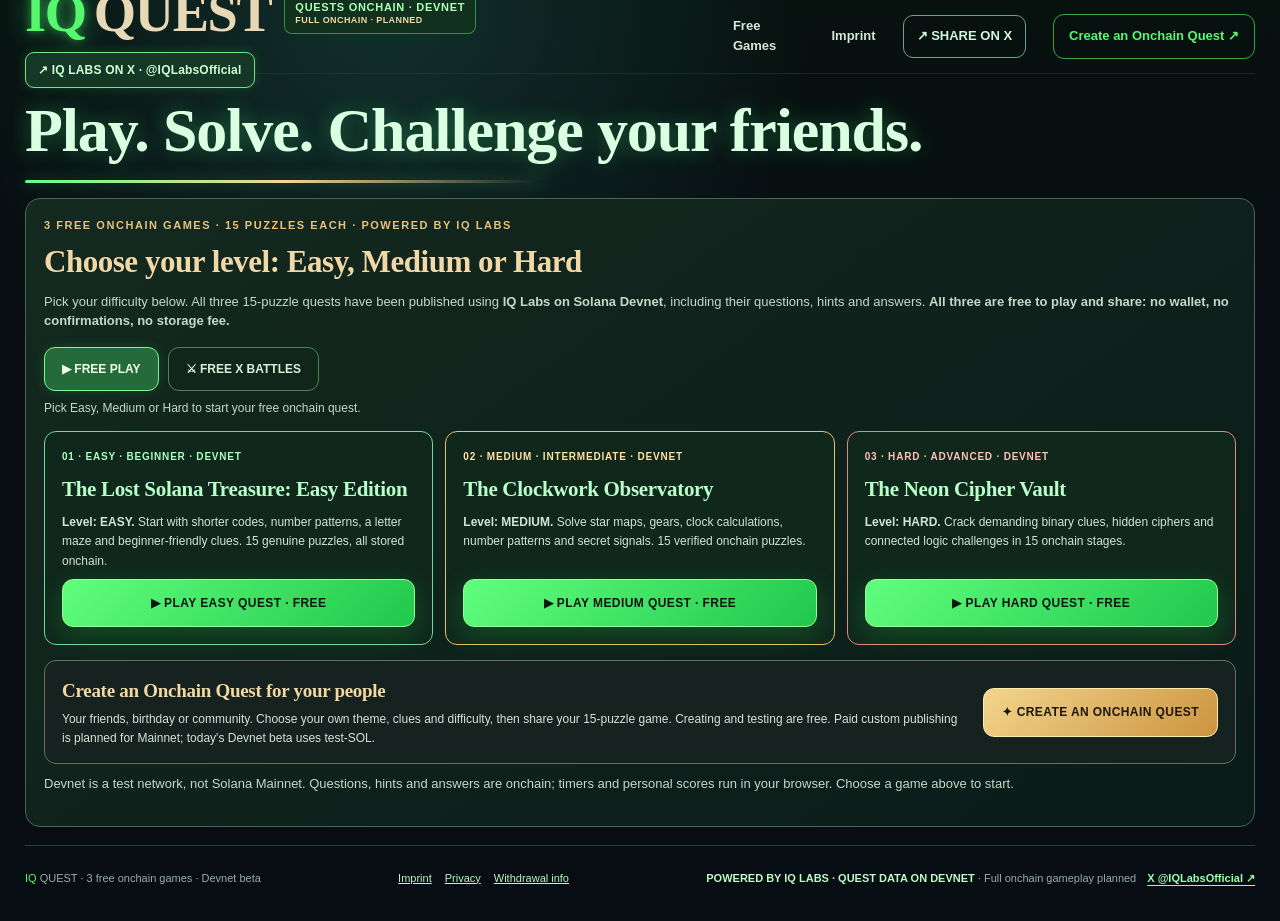
==== index.html @ ecbcb0dd "Add files via upload" ====
<!doctype html>
<html lang="en">
<head>
  <meta charset="utf-8">
  <meta name="viewport" content="width=device-width,initial-scale=1,viewport-fit=cover">
  <!-- X / Open Graph preview: static IQ QUEST cover, served directly by GitHub Pages. -->
  <meta property="og:type" content="website">
  <meta property="og:site_name" content="IQ QUEST">
  <meta property="og:title" content="IQ QUEST — Create · Solve · Challenge">
  <meta property="og:description" content="Play three free onchain mystery games or challenge friends in FREE X BATTLES. Create your own 15-puzzle quest. Powered by IQ Labs on Solana Devnet.">
  <!-- No static og:url: published quests have distinct ?tx=... player links. -->
  <meta property="og:image" content="https://5wbrdm92h7-eng.github.io/iq-quest/social-cover-v549.jpg">
  <meta property="og:image:width" content="1200">
  <meta property="og:image:height" content="630">
  <meta property="og:image:alt" content="IQ QUEST puzzle maze with a golden keyhole — create, solve, challenge">
  <meta name="twitter:card" content="summary_large_image">
  <meta name="twitter:title" content="IQ QUEST — Create · Solve · Challenge">
  <meta name="twitter:description" content="3 free onchain games plus FREE X BATTLES to share with friends. Create your own onchain quest. Powered by IQ Labs on Solana Devnet.">
  <meta name="twitter:image" content="https://5wbrdm92h7-eng.github.io/iq-quest/social-cover-v549.jpg">
  <meta name="twitter:image:alt" content="IQ QUEST puzzle maze with a golden keyhole">
  <meta name="theme-color" content="#07120f">
  <meta name="description" content="IQ QUEST: solve a mystery in ancient ruins, beat the clock, and share your result. Free to play.">
  <title>IQ QUEST — Free Mystery Battles</title>
  <style>:root{--bg:#080e14;--panel:#101b22;--panel2:#101d24;--stroke:#294043;--white:#eff7ee;--muted:#9cb5ab;--green:#56f86e;--gold:#e8c17d;--cyan:#85e2d6;--red:#ffabb1;--radius:17px;--shadow:0 18px 65px rgba(0,0,0,.4)}
*,*::before,*::after{box-sizing:border-box}
html{scroll-behavior:smooth}
body{margin:0;background:radial-gradient(ellipse at 30% 0,#12302d 0%,transparent 34%),linear-gradient(180deg,#07110e 0%,#080e14 37%,#070e13 100%);color:var(--white);font-family:Inter,ui-sans-serif,-apple-system,BlinkMacSystemFont,"Segoe UI",Roboto,Arial,sans-serif;font-size:15px;line-height:1.55}
a{color:inherit;text-decoration:none}button,input,textarea{font:inherit}button{cursor:pointer}button:disabled{cursor:not-allowed;opacity:.45}button:focus-visible,a:focus-visible,input:focus-visible,textarea:focus-visible{outline:3px solid var(--green);outline-offset:3px}
.site-shell{max-width:1320px;margin:auto;padding:0 25px}.topbar{height:74px;display:flex;justify-content:space-between;align-items:center;border-bottom:1px solid #26413980;gap:18px}
.wordmark{display:flex;align-items:baseline;gap:7px;font-family:Georgia,"Times New Roman",serif;font-size:30px;font-weight:900;white-space:nowrap}.wordmark-iq,.green{color:var(--green);text-shadow:0 0 21px #21ee594d}.wordmark-quest{color:#e9d8b5}
.top-links{display:flex;gap:27px;align-items:center;font-weight:650;font-size:13px;color:#d7e8d9}.top-links>a:hover{color:var(--green)}.nav-create{padding:11px 15px;border:1px solid #4afa63a3;border-radius:11px;color:var(--green);white-space:nowrap}
.hero{position:relative;overflow:hidden;min-height:465px;display:flex;align-items:center;margin-top:22px;border-radius:22px;border:1px solid #33534a;box-shadow:0 16px 65px #0008;background:#19342c}.hero-player{background-image:var(--ruins-art);background-size:cover;background-position:center}.hero-creator{background-image:var(--ruins-art);background-size:cover;background-position:center}
.hero-scrim{position:absolute;inset:0;background:linear-gradient(90deg,#07120edb 0%,#07120eb8 34%,#07120e5c 67%,#09140e18 100%),linear-gradient(0deg,#020c07b8,transparent 37%)}.hero::after{content:"";pointer-events:none;position:absolute;inset:12px;border:1px solid #b7cf9866;border-radius:12px}
.hero-content{position:relative;z-index:1;padding:52px 52px 60px;width:min(720px,80%)}.eyebrow,.section-kicker{letter-spacing:.14em;font-size:11px;font-weight:900;color:var(--gold);text-transform:uppercase}.diamond-dot{color:var(--green);font-size:16px;margin-right:8px}
h1,h2,h3{font-family:Georgia,"Times New Roman",serif;letter-spacing:-.015em}h1{font-size:clamp(43px,5.1vw,73px);line-height:1.02;margin:17px 0 15px;color:#eedbbb;text-shadow:0 3px 20px #000a}h1 .hero-heading-small{display:block;font-size:clamp(19px,2.5vw,33px);line-height:1.28;letter-spacing:.02em;margin-top:9px}h1 .gold{color:var(--gold)}
.lead{font-size:17px;line-height:1.65;color:#e5ebdf;max-width:535px;text-shadow:0 2px 9px #000}.hero-buttons,.stack-buttons,.share-actions{display:flex;gap:11px;flex-wrap:wrap;margin-top:23px}.btn{display:inline-flex;align-items:center;justify-content:center;gap:10px;padding:14px 18px;border-radius:11px;font-weight:850;font-size:12px;letter-spacing:.035em;transition:transform .12s,filter .12s;min-height:47px}.btn:hover:not(:disabled){transform:translateY(-1px);filter:brightness(1.07)}.btn-green{border:1px solid #9afa9a;background:linear-gradient(135deg,#61fe7e,#20c84c);color:#061710;box-shadow:0 8px 28px #18f04b36}.btn-glass{border:1px solid #b4c4adb3;background:#102621a8;color:#f1f6e7}.btn-outline{border:1px solid #3e5d55;background:#15241f;color:#e3f2e6}.btn-hint{border:1px solid #9b7548;background:#322616;color:#fce0ae}.hint-cost{display:inline-block;border-left:1px solid #8f744c;padding-left:7px;color:var(--gold)}.btn-gold{border:1px solid #ffedae;background:linear-gradient(135deg,#f2d58d,#cc9440);color:#1d170b}
.hero-facts{display:flex;gap:18px;margin-top:28px;flex-wrap:wrap;color:#dfedd7;font-size:12px}.hero-facts span::first-letter{color:var(--green)}.hero-corner{position:absolute;bottom:20px;right:25px;z-index:1;color:#ffe7bb99;font-size:10px;font-weight:800;letter-spacing:.2em}
.mini-info{display:flex;justify-content:space-around;flex-wrap:wrap;gap:10px;color:#cde3ca;font-size:12px;padding:20px 0;border-bottom:1px solid #29443980}.mini-info b{color:var(--green)}
.adventure-layout,.studio-layout{display:grid;grid-template-columns:minmax(0,1.52fr) minmax(320px,.8fr);gap:21px;margin-top:28px;align-items:start}.panel{background:linear-gradient(160deg,#14231f 0%,#0b181a 100%);border:1px solid #31534c;border-radius:var(--radius);box-shadow:var(--shadow);overflow:hidden}.game-panel,.studio-panel{padding:24px}.game-panel{position:relative;isolation:isolate}.game-panel::after{content:'';position:absolute;inset:9px;border:3px solid rgba(104,255,123,.62);border-radius:16px;pointer-events:none;box-shadow:0 0 0 1px rgba(104,255,123,.20),0 0 18px rgba(104,255,123,.22),0 0 36px rgba(104,255,123,.14),inset 0 0 18px rgba(104,255,123,.08),inset 0 0 42px rgba(104,255,123,.04);opacity:.98;transition:opacity .25s,box-shadow .25s,border-color .25s}.game-panel.active-run::after{animation:iqFrameFlicker 2.8s ease-in-out infinite}.game-panel.finish-mode::after{border-color:rgba(126,255,140,.78);box-shadow:0 0 0 1px rgba(126,255,140,.24),0 0 24px rgba(126,255,140,.28),0 0 46px rgba(126,255,140,.20),inset 0 0 24px rgba(126,255,140,.10),inset 0 0 54px rgba(126,255,140,.06)}@keyframes iqFrameFlicker{0%,100%{opacity:.94;box-shadow:0 0 0 1px rgba(104,255,123,.16),0 0 18px rgba(104,255,123,.18),0 0 32px rgba(104,255,123,.12),inset 0 0 16px rgba(104,255,123,.05),inset 0 0 36px rgba(104,255,123,.03)}22%{opacity:1;box-shadow:0 0 0 1px rgba(104,255,123,.22),0 0 24px rgba(104,255,123,.28),0 0 42px rgba(104,255,123,.18),inset 0 0 20px rgba(104,255,123,.08),inset 0 0 44px rgba(104,255,123,.05)}52%{opacity:1;box-shadow:0 0 0 1px rgba(104,255,123,.28),0 0 28px rgba(104,255,123,.34),0 0 50px rgba(104,255,123,.22),inset 0 0 24px rgba(104,255,123,.10),inset 0 0 52px rgba(104,255,123,.06)}76%{opacity:.96;box-shadow:0 0 0 1px rgba(104,255,123,.20),0 0 20px rgba(104,255,123,.22),0 0 36px rgba(104,255,123,.14),inset 0 0 18px rgba(104,255,123,.06),inset 0 0 40px rgba(104,255,123,.04)}}.panel-topline{display:flex;align-items:center;justify-content:space-between;gap:12px;margin-bottom:14px}.status-dot{font-size:10px;font-weight:850;letter-spacing:.07em;color:#8eecab;white-space:nowrap}.status-dot::before{content:"●";font-size:9px;margin-right:6px}.game-toolbar{display:flex;align-items:flex-start;justify-content:space-between;gap:12px}.game-toolbar h2{margin:0;font-size:29px;color:#f3dfaf}.game-toolbar p{margin:5px 0 0;color:var(--muted);font-size:13px}.difficulty-tag{border:1px solid #e2b76769;color:var(--gold);background:#eac07118;border-radius:8px;padding:6px 9px;font-size:10px;letter-spacing:.08em;font-weight:800}.notice{background:#342813;border:1px solid #cda064;border-radius:9px;color:#f3dfab;padding:12px;margin:14px 0;font-size:12px}.chapter-bar{display:flex;justify-content:space-between;font-size:11px;letter-spacing:.07em;font-weight:800;color:#b5d4c7;margin-top:21px}.progress-track{height:9px;background:#0b1214;border:1px solid #33554a;border-radius:30px;overflow:hidden;margin:9px 0 17px}.progress-fill{height:100%;width:0;background:linear-gradient(90deg,#34c753,#a2fe80);transition:width .25s;box-shadow:0 0 16px #52ff7560}.timer-grid{display:grid;grid-template-columns:repeat(3,minmax(0,1fr));gap:9px;margin-bottom:22px}.timer-tile{background:#071415;border:1px solid #2e4c48;border-radius:12px;padding:11px 13px}.timer-tile small{display:block;white-space:nowrap;color:#a8bdb0;font-size:10px;font-weight:800;letter-spacing:.06em}.timer-tile strong{display:block;font-family:Georgia,serif;font-size:25px;margin-top:4px;font-variant-numeric:tabular-nums;color:#ddf5e4}.timer-tile strong.penalty{color:#f9aaaf}.timer-tile.accent-tile{border-color:#58cb7799;background:#15341f}.accent-tile strong{color:var(--green)}
.question-area{padding:22px;border-radius:13px;border:1px solid #496b50;background:linear-gradient(#0e201ac8,#091716e8),var(--ruins-art) center/cover}.question-subtitle{display:flex;justify-content:space-between;align-items:center;color:#bbccab;letter-spacing:.1em;font-size:11px;font-weight:900}.micro-rune{color:var(--gold)}.question-area h3{font-size:30px;margin:11px 0 9px;color:var(--gold)}.narration{font-size:14px;font-style:italic;color:#d2dec4}.question-box{margin:18px 0;background:#061412c9;border:1px solid #48635a;border-radius:12px;padding:18px;color:#f1f4e9;font-size:16px;font-weight:650}.question-box p{margin:0}
.field-label,.form-group label{display:block;font-size:11px;letter-spacing:.09em;font-weight:900;color:#b3d4c0;text-transform:uppercase;margin-bottom:8px}.question-area input,.form-group input,.form-group textarea{display:block;outline:0;width:100%;background:#071319;color:#f2f5ef;border:1px solid #41685f;border-radius:9px;padding:13px 14px;font-size:14px;resize:vertical}.form-group textarea{min-height:80px}.question-area input:focus,.form-group input:focus,.form-group textarea:focus{border-color:var(--green);box-shadow:0 0 0 2px #42ee5f28}.game-actions{display:flex;gap:9px;flex-wrap:wrap;margin-top:12px}.game-actions .btn:first-child{flex:1}.hint-message,.feedback{margin-top:14px;padding:14px;border-radius:10px;border:1px solid #64754b;background:#26321c;color:#f1e2a6}.feedback.success{border-color:#3d8e52;background:#12301c;color:#afffc0}.feedback.error{border-color:#9c5664;background:#351c27;color:#ffd5dc}.play-footer{display:flex;align-items:center;justify-content:space-between;gap:8px;flex-wrap:wrap;margin-top:16px;border-top:1px solid #486156;padding-top:12px;color:#aebbae;font-size:11px}.text-button{color:var(--gold);border:0;background:none;padding:2px 0;font-weight:800;text-decoration:underline;text-underline-offset:3px}.hidden{display:none!important}
.side-rail,.studio-aside{display:grid;gap:20px}.story-panel,.chapter-panel,.battle-panel,.preview-panel,.publish-panel{padding:20px}.story-panel h3,.chapter-panel h3,.battle-panel h3,.publish-panel h3{font-size:25px;color:var(--gold);margin:10px 0 6px}.story-panel p,.battle-panel p,.publish-panel p{font-size:13px;line-height:1.65;color:#b9cfc2}.scene-image{height:190px;background:var(--ruins-art) 70% 45%/cover;border-radius:10px;border:1px solid #385d4a;margin-top:12px}.chapter-list{list-style:none;counter-reset:chapter;margin:14px 0 0;padding:0;display:grid;gap:5px}.chapter-list li{display:flex;align-items:center;gap:10px;padding:8px 10px;background:#0e1e1b;border-radius:8px;color:#aac2b4;font-size:12px}.chapter-list li::before{counter-increment:chapter;content:counter(chapter,decimal-leading-zero);width:28px;color:#7aa08f;font-size:10px;font-weight:900}.chapter-list li.current{color:#e4ffda;background:#1f3a29;box-shadow:inset 3px 0 var(--green)}.chapter-list li.passed{color:#6fd986}.highlight-chip{display:inline-block;font-size:10px;font-weight:900;color:var(--green);border:1px solid #4b8c5c;border-radius:5px;padding:7px 9px;margin-top:9px}
.finish-area{text-align:center;padding:18px 7px}.finish-symbol{font-size:72px;color:var(--gold);text-shadow:0 0 24px #e8c17d5e}.finish-area h3{font-size:39px;color:var(--gold);margin:6px 0 10px}.finish-area>p{color:#c7dbcd}.result-grid{display:grid;grid-template-columns:repeat(3,1fr);gap:10px;margin:22px 0}.result-grid>div{border:1px solid #4b6552;border-radius:9px;background:#15231a;padding:14px 7px}.result-grid>div span{display:block;font-size:10px;letter-spacing:.07em;color:#aac2af}.result-grid>div strong{display:block;font-family:Georgia,serif;font-size:25px;margin-top:7px;font-variant-numeric:tabular-nums}.result-total strong{color:var(--green)}.share-callout{margin:10px auto 12px;max-width:540px;padding:13px 16px;border:1px solid rgba(86,248,110,.4);border-radius:12px;background:linear-gradient(180deg,rgba(86,248,110,.12),rgba(86,248,110,.04));color:#dff8e6;font-size:12px;font-weight:850;letter-spacing:.08em;text-transform:uppercase;box-shadow:0 0 16px rgba(86,248,110,.08)}.share-actions{justify-content:center}.share-actions #share-x{min-width:min(100%,340px);padding:16px 22px;font-size:14px;letter-spacing:.08em;box-shadow:0 0 0 1px rgba(154,250,154,.28),0 10px 28px rgba(24,240,75,.28),0 0 24px rgba(86,248,110,.18);animation:sharePulse 1.9s ease-in-out infinite}.share-actions #share-x:hover{filter:brightness(1.1)}@keyframes sharePulse{0%,100%{transform:translateY(0);box-shadow:0 0 0 1px rgba(154,250,154,.26),0 10px 24px rgba(24,240,75,.22),0 0 18px rgba(86,248,110,.16)}50%{transform:translateY(-1px);box-shadow:0 0 0 1px rgba(154,250,154,.34),0 14px 30px rgba(24,240,75,.30),0 0 28px rgba(86,248,110,.26)}}.fineprint{font-size:11px;color:#a6b8ae}.how-grid,.creator-benefits{display:grid;grid-template-columns:repeat(3,1fr);gap:15px;margin:22px 0 32px}.how-item,.creator-benefits article{padding:20px;border:1px solid #27463c;border-radius:13px;background:#11211c}.how-item span,.creator-benefits article>span{font-size:28px;color:var(--green);font-family:Georgia,serif}.how-item h3,.creator-benefits h3{color:var(--gold);font-size:22px;margin:5px 0}.how-item p,.creator-benefits p{font-size:13px;color:#b6cabe;margin:7px 0}
.footer{display:flex;justify-content:space-between;gap:15px;flex-wrap:wrap;border-top:1px solid #274038;padding:24px 0 34px;margin-top:12px;color:#9bada4;font-size:11px}
.studio-layout{grid-template-columns:minmax(0,1.5fr) minmax(340px,.76fr)}.studio-main{display:grid;gap:19px}.studio-panel h2{color:var(--gold);font-size:29px;margin:0 0 3px}.section-intro{font-size:13px;color:#aec0b5;margin:5px 0 21px}.form-group{margin:17px 0}.form-group:last-child{margin-bottom:0}.choice-grid{display:grid;grid-template-columns:repeat(3,1fr);gap:9px}.choice-grid button,.choice-inline button{color:#dfece4;text-align:left;background:#0e211d;border:1px solid #385347;border-radius:10px;padding:12px;transition:background .15s}.choice-grid button.selected,.choice-inline button.selected{border-color:var(--green);background:#193923;box-shadow:inset 0 0 0 1px #3bd15a50}.choice-grid button strong{display:block;font-size:12px;color:#e5f3e3}.choice-grid button small{display:block;color:#a9bdac;margin-top:5px;font-size:10px}.choice-inline{display:flex;gap:10px}.choice-inline button{min-width:78px;text-align:center;font-weight:850}
.ai-panel{background:linear-gradient(150deg,#11272a,#111b20)}.ai-glow{color:#ded2ff;font-size:11px;font-weight:900;letter-spacing:.08em}.ai-steps{display:flex;flex-wrap:wrap;gap:7px;margin:16px 0}.ai-steps span{font-size:10px;font-weight:900;color:#d9dbef;background:#2b2b4633;border:1px solid #605e7a75;border-radius:8px;padding:7px}.ai-panel .stack-buttons{margin:12px 0}.small-status{font-size:12px;min-height:20px;margin-top:12px;color:var(--green)}.small-status.bad{color:var(--red)}
.editor-layout{display:grid;grid-template-columns:190px minmax(0,1fr);gap:15px}.level-selector{max-height:570px;overflow:auto;display:grid;align-content:start;gap:6px}.level-selector button{display:block;text-align:left;background:#0e1e1a;color:#c5d7c7;border:1px solid #2d463b;padding:10px;border-radius:8px;font-size:12px;line-height:1.35;overflow:hidden;white-space:nowrap;text-overflow:ellipsis}.level-selector button.active{border-color:var(--green);background:#1e3d25;color:white}.level-fields{min-width:0}.level-fields .form-group{margin:0 0 13px}.muted{font-size:10px;color:#839d92;text-transform:none;letter-spacing:0}.tiny-note{font-size:11px;color:#9fb5a7;line-height:1.6}.preview-image{height:205px;margin:13px -5px 0;background:var(--ruins-art) 63% center/cover;border:1px solid #3d604e;border-radius:10px}.preview-body{padding-top:12px}.preview-body h3{font-size:25px;margin:0 0 6px;color:var(--gold)}.preview-body p{font-size:12px;line-height:1.6;color:#b4d0c0}.preview-tags{display:flex;flex-wrap:wrap;gap:6px;margin:14px 0}.preview-tags span{font-size:10px;color:#e9dcb3;background:#292719;padding:6px 8px;border:1px solid #685d36;border-radius:6px}.preview-panel .btn{width:100%}.publish-panel .btn{width:100%;margin:7px 0}.price-micro{font-size:11px;color:#e4d299;margin-bottom:8px}
@media(max-width:1000px){.adventure-layout,.studio-layout{grid-template-columns:1fr}.side-rail{grid-template-columns:repeat(3,minmax(0,1fr));align-items:start}.side-rail .story-panel,.side-rail .battle-panel,.side-rail .chapter-panel{height:100%}.studio-aside{grid-template-columns:1fr 1fr;align-items:start}.preview-panel{grid-row:span 2}}
@media(max-width:740px){.site-shell{padding:0 13px}.topbar{height:auto;min-height:68px}.wordmark{font-size:24px}.top-links{gap:8px}.top-links>a:not(.nav-create){display:none}.nav-create{font-size:11px;padding:8px}.hero{min-height:500px;margin-top:12px;background-position:64% center}.hero-content{padding:38px 21px 62px;width:100%}.hero-scrim{background:linear-gradient(90deg,#06120ef0 0%,#06120ee0 45%,#06120e93 100%),linear-gradient(0deg,#020c07d9,transparent 55%)}.hero-corner{right:19px;bottom:21px;font-size:8px}.hero-buttons{flex-direction:column;align-items:stretch}.hero-buttons .btn{width:100%}.mini-info{justify-content:flex-start;gap:10px 18px}.adventure-layout,.studio-layout{margin-top:18px}.game-panel,.studio-panel{padding:17px}.game-toolbar h2{font-size:24px}.timer-tile{padding:11px 8px}.timer-tile small{font-size:8px}.timer-tile strong{font-size:19px}.question-area{padding:16px}.question-area h3{font-size:26px}.game-actions .btn{width:100%}.side-rail,.studio-aside,.how-grid,.creator-benefits{grid-template-columns:1fr}.preview-panel{grid-row:auto}.result-grid>div strong{font-size:18px}.result-grid>div span{font-size:8px}.editor-layout{grid-template-columns:1fr}.level-selector{display:flex;gap:6px;overflow-x:auto;max-height:none;padding-bottom:6px}.level-selector button{flex:0 0 130px}.choice-grid{grid-template-columns:1fr}.share-actions .btn{width:100%}.hero-facts{gap:9px 12px}}
@media(prefers-reduced-motion:reduce){html{scroll-behavior:auto}*{transition:none!important}}

:root{--ruins-art:url('./temple-ruins.webp');}

/* IQ QUEST V3.7.3 | focused game framing, ancient-rune edges and share finale */
.game-panel{outline:2px solid rgba(104,255,123,.24);outline-offset:2px}
.game-panel .rune-corner{position:absolute;z-index:3;width:38px;height:38px;display:grid;place-items:center;pointer-events:none;color:#b7ffbf;font:800 22px Georgia,serif;text-shadow:0 0 10px rgba(104,255,123,.82);opacity:.62;transition:opacity .4s,filter .4s}
.game-panel .rune-corner::after{content:"";position:absolute;inset:0;border:2px solid rgba(104,255,123,.52);border-radius:5px;filter:drop-shadow(0 0 8px rgba(104,255,123,.30))}
.game-panel .rune-corner-tl{top:9px;left:9px}.game-panel .rune-corner-tl::after{border-right:0;border-bottom:0;border-radius:6px 0 0 0}
.game-panel .rune-corner-tr{top:9px;right:9px}.game-panel .rune-corner-tr::after{border-left:0;border-bottom:0;border-radius:0 6px 0 0}
.game-panel .rune-corner-bl{bottom:9px;left:9px}.game-panel .rune-corner-bl::after{border-top:0;border-right:0;border-radius:0 0 0 6px}
.game-panel .rune-corner-br{bottom:9px;right:9px}.game-panel .rune-corner-br::after{border-top:0;border-left:0;border-radius:0 0 6px 0}
.game-panel.active-run .rune-corner{animation:runeBreath 3.8s ease-in-out infinite alternate}
.game-panel.active-run .rune-corner-tr,.game-panel.active-run .rune-corner-bl{animation-delay:-1.9s}
@keyframes runeBreath{0%{opacity:.52;text-shadow:0 0 7px #68ff7b33;filter:brightness(.92)}55%{opacity:.9;text-shadow:0 0 14px #68ff7baa;filter:brightness(1.08)}100%{opacity:.68;text-shadow:0 0 10px #68ff7b66;filter:brightness(1.0)}}
.game-panel.finish-mode .rune-corner{opacity:.92}
/* The green final-time tile becomes the strong finishing focal point. */
.finish-area .result-total{border:2px solid rgba(112,255,136,.81);background:linear-gradient(145deg,#173d26,#0c2619);box-shadow:inset 0 0 16px #61fe7e19,0 0 0 1px #61fe7e0a,0 0 28px #3dff703e}
.finish-area .result-total span{color:#c7ffd5}
.finish-area .result-total strong{font-size:clamp(27px,3.6vw,38px);color:#9dffac;text-shadow:0 0 15px #56f86e73}
.finish-area .finish-symbol{font-size:54px;margin:3px 0 2px}
.finish-area h3{font-size:clamp(28px,4.5vw,43px)}
.finish-area .finish-eyebrow{color:#a0ffae;text-transform:uppercase;letter-spacing:.15em;font-size:11px;font-weight:900;margin:2px 0 12px}
.finish-area .finish-area-message{max-width:560px;margin:9px auto 0;line-height:1.55}
/* X is the single dominant action: not hidden among multiple equally sized buttons. */
.battle-share-card{position:relative;overflow:hidden;margin:25px auto 18px;padding:clamp(18px,3.2vw,28px);border-radius:18px;border:1.5px solid rgba(91,255,126,.72);background:radial-gradient(ellipse at 80% 5%,rgba(57,173,93,.25),transparent 53%),linear-gradient(150deg,#123325,#0b1b1c 75%);box-shadow:inset 0 0 35px rgba(52,204,85,.09),0 10px 28px #0007,0 0 20px #3df76c1e}
.battle-share-card::before{content:"";position:absolute;top:-65px;right:-55px;width:165px;height:165px;border:1px solid #56f86e38;transform:rotate(45deg);pointer-events:none}
.battle-share-header{display:flex;align-items:center;justify-content:space-between;gap:10px;flex-wrap:wrap;text-align:left}
.battle-brand{font-size:12px;font-weight:900;letter-spacing:.17em;color:#f0faea}.battle-brand .green{color:var(--green)}
.battle-kicker{color:#bdf8c5;border:1px solid #61f88459;border-radius:18px;padding:6px 10px;font-size:9px;font-weight:900;letter-spacing:.1em}
.battle-share-title{font-size:clamp(23px,3.5vw,31px);line-height:1.17;color:#f6deb1;margin:19px auto 3px}
.battle-share-description{color:#d4ebd8;font-size:13px;line-height:1.65;margin:8px auto 8px}
.battle-share-time-label{font-size:10px;letter-spacing:.19em;font-weight:900;color:#bddec6;margin:15px 0 0}
.battle-share-time{font:800 clamp(45px,8vw,76px)/1.06 Georgia,serif;letter-spacing:-.02em;color:#9effaf;font-variant-numeric:tabular-nums;text-shadow:0 0 25px #56f86e64;margin:5px auto}
.battle-share-stats{font-size:11px;color:#c9e8d1;font-weight:700;line-height:1.6;margin-bottom:13px}
.battle-share-card .share-actions{display:flex;gap:10px;margin:12px 0 0;justify-content:center}
.battle-share-card .share-actions #share-x{min-width:0;width:100%;max-width:none;min-height:59px;font-size:15px;letter-spacing:.07em;border:1px solid #d4ffd8}
.battle-share-card .share-actions .btn{flex:1 1 180px}
.battle-share-card .battle-cta-note{font-size:11px;color:#a7d9b6;margin:9px 0 0}
.battle-share-card .battle-social-note{margin:13px auto 0;color:#91ac9b;font-size:10px;line-height:1.5}
@media(max-width:740px){
 .game-panel .rune-corner{width:29px;height:29px;font-size:15px}
 .battle-share-card{margin-top:19px;padding:18px 14px 20px}
 .battle-share-time{font-size:clamp(41px,12vw,65px)}
 .battle-share-card .share-actions{flex-direction:column}
 .battle-share-card .share-actions .btn{width:100%;flex:0 0 auto}
}
@media(prefers-reduced-motion:reduce){
 .game-panel.active-run::after,.game-panel.active-run .rune-corner,.share-actions #share-x{animation:none!important}
}


/* Three distinct, selectable IQ QUEST demo adventures */
.demo-selector{margin-top:22px;padding:23px 24px 19px;border:1px solid #47715b;border-radius:18px;background:linear-gradient(135deg,#12231b,#071b1b);box-shadow:0 10px 35px #0006}
.demo-selector-heading{display:flex;align-items:center;justify-content:space-between;gap:12px;margin-bottom:17px}.demo-selector-heading h2{color:#f5d7a1;font-size:clamp(25px,3vw,34px);margin:5px 0}.demo-selector-heading p{max-width:620px;color:#b8d0c2;font-size:13px;line-height:1.6;margin:0}.demo-selector-stamp{color:#90efa0;font-size:11px;font-weight:900;letter-spacing:.12em;white-space:nowrap}
.demo-difficulty-grid{display:grid;grid-template-columns:repeat(3,minmax(0,1fr));gap:11px}.demo-difficulty-card{display:flex;flex-direction:column;align-items:flex-start;text-align:left;gap:7px;min-width:0;border:1px solid #446253;border-radius:12px;background:#0c1a18;color:#ebf9ed;padding:18px;cursor:pointer;transition:transform .16s,border-color .16s,box-shadow .16s}.demo-difficulty-card:hover{border-color:#7af491;transform:translateY(-2px)}.demo-difficulty-card[aria-pressed="true"]{border:2px solid #57f977;background:linear-gradient(140deg,#1b3a27,#102723);box-shadow:0 0 18px rgba(65,255,110,.17),inset 0 0 20px rgba(75,240,100,.08);padding:17px}.demo-difficulty-card:focus-visible{outline:3px solid #e6cb82;outline-offset:3px}.demo-card-label{font-size:9px;font-weight:900;letter-spacing:.14em;color:#b6d6bc}.demo-difficulty-card strong{font:800 clamp(23px,3.2vw,31px) Georgia,serif;color:#65fc89}.demo-difficulty-card>span:not(.demo-card-label){font-weight:800;font-size:12px;color:#f9e5bd}.demo-difficulty-card small{line-height:1.4;font-size:11px;color:#b9c9be}.demo-selector-note{font-size:11px;color:#9bb5a4;margin:12px 0 0}
@media(max-width:740px){.demo-selector{padding:17px 14px}.demo-selector-heading{align-items:flex-start;flex-direction:column}.demo-difficulty-grid{grid-template-columns:1fr}.demo-difficulty-card{padding:13px 15px;gap:5px}.demo-difficulty-card[aria-pressed="true"]{padding:12px 14px}.demo-difficulty-card strong{font-size:22px}.demo-difficulty-card small{font-size:11px}}
/* IQ QUEST V3.9 | first attempts, lightning friend battles, victory glow */
.battle-mode-switch{display:grid;grid-template-columns:repeat(2,minmax(0,1fr));gap:10px;margin:0 0 16px}
.mode-option{display:flex;flex-direction:column;gap:4px;text-align:left;cursor:pointer;border:1px solid #426754;border-radius:12px;background:#081a19;color:#d4e7d7;padding:14px 16px;min-height:92px;transition:border-color .2s,background .2s,transform .2s}
.mode-option:hover{transform:translateY(-1px);border-color:#5ae079}
.mode-option[aria-pressed=true]{background:linear-gradient(125deg,#19402a,#0c2922);border:2px solid #62fa80;padding:13px 15px;box-shadow:0 0 18px #31ff6633}
.mode-option span{font-weight:900;font-size:12px;color:#72fa91;letter-spacing:.06em}.mode-option strong{font-size:18px;color:#f2e0b6}.mode-option small{color:#b5cfc0;font-size:11px}
.mode-option:focus-visible{outline:3px solid #f4d392;outline-offset:3px}
.run-status-line{display:flex;justify-content:space-between;align-items:center;gap:12px;flex-wrap:wrap;margin:16px 0 5px;color:#b8d2be;font-size:10px;letter-spacing:.065em;font-weight:750}
.attempt-chip,.finish-attempt-chip{display:inline-flex;padding:7px 10px;border:1px solid #4dcf6c;background:#143222;color:#b0ffc0;border-radius:8px;font-size:10px;font-weight:950;letter-spacing:.065em;line-height:1.25}
.attempt-chip.practice,.finish-attempt-chip.practice{border-color:#9e885c;color:#f5ddb2;background:#302718}
.attempt-chip.preview{border-color:#677f7d;color:#cad7d7;background:#15262c}
.challenge-target{display:flex;flex-direction:column;gap:4px;margin:12px 0 8px;padding:13px 16px;border:1px solid #5e9667;border-radius:12px;background:linear-gradient(105deg,#1b3626,#10241e);box-shadow:inset 0 0 18px #37ee5520}
.challenge-target>span{color:#b2f8bc;font-size:11px;font-weight:900;letter-spacing:.12em}.challenge-target strong{font:800 27px Georgia,serif;color:#f5dca2}.challenge-target small{font-size:10px;color:#b5cab8}
.milestone-burst{position:absolute;z-index:12;top:23%;left:12%;right:12%;padding:21px 10px;text-align:center;border:1px solid #a3ffa6;background:linear-gradient(130deg,rgba(23,64,35,.98),rgba(12,32,27,.96));box-shadow:0 0 38px #35ff6e66,0 0 65px #fff6ae33;letter-spacing:.12em;color:#f5e3aa;font-weight:900;border-radius:12px;pointer-events:none;animation:milestonePop 1.6s ease-out both}
@keyframes milestonePop{0%{opacity:0;transform:scale(.85)}18%{opacity:1;transform:scale(1.025)}76%{opacity:1}100%{opacity:0;transform:scale(1)}}
.game-panel .progress-track{height:11px;box-shadow:0 0 12px #5aff7030}.game-panel .progress-fill{box-shadow:0 0 18px #64ff8b88}
.finish-status{display:flex;flex-wrap:wrap;align-items:center;justify-content:center;gap:9px;margin:10px 0 17px}
.finish-badges{font-size:11px;font-weight:850;color:#f8e6a8;letter-spacing:.035em}
.finish-area .result-total{position:relative;border:1px solid #81ffa2;box-shadow:0 0 0 1px #49ff6433,0 0 26px #3aff7049,inset 0 0 22px #38f66d25;animation:resultGlow 2.8s ease-in-out infinite alternate}
@keyframes resultGlow{from{box-shadow:0 0 12px #55f88738,inset 0 0 16px #38f66d10}to{box-shadow:0 0 30px #55f88780,inset 0 0 26px #38f66d35}}
.battle-share-card{position:relative;box-shadow:0 0 0 1px #5cde7655,0 0 31px #34fd6333,inset 0 0 25px #3fff5b0e}
.record-strip{border-top:1px solid #51744f88;padding:12px 5px 0;margin-top:13px;text-align:center;font-size:12px;font-weight:850;color:#dcf9e1}
.versus-result{margin-top:15px;display:flex;flex-direction:column;gap:7px;align-items:center;padding:16px;border:1px solid #8dff92;border-radius:11px;background:linear-gradient(110deg,#18462b,#0e2a20);box-shadow:0 0 24px #55ff6e39}
.versus-result.win{border-color:#c3ffa5}.versus-result.loss{border-color:#d0b77b;background:linear-gradient(110deg,#35301c,#211e18)}
.versus-result span{font-size:clamp(20px,4vw,33px);font-weight:950;letter-spacing:.1em;color:#a7ffb2}
.versus-result.loss span{color:#f5d9a3}.versus-result small{color:#dae4c9;font-size:12px}
.battle-share-card #share-x{min-width:min(100%,380px);transform:none!important}
.battle-share-card #copy-challenge{border-color:#71ab7b;color:#dcffdf}
.finish-next-actions{display:flex;justify-content:center;flex-wrap:wrap;gap:14px;margin:14px 0}
@media(max-width:640px){.demo-selector-heading .demo-selector-stamp{white-space:normal}.battle-mode-switch{gap:8px}.mode-option{padding:11px;min-height:85px}.mode-option[aria-pressed=true]{padding:10px}.mode-option strong{font-size:15px}.mode-option span{font-size:10px}.run-status-line{justify-content:flex-start}.battle-share-card #share-x,.battle-share-card #copy-challenge{width:100%;min-width:0}}
@media(prefers-reduced-motion:reduce){.finish-area .result-total,.milestone-burst{animation:none}.milestone-burst{opacity:1}}


/* IQ QUEST V3.9.2: mode selection up top; sealed first question until intentional start */
.selector-step{font-size:10px;color:#aaffb9;font-weight:950;letter-spacing:.12em;margin:13px 0 9px}
.demo-selector{margin:14px 0 21px;border:2px solid rgba(104,255,123,.57);box-shadow:0 0 18px rgba(60,255,106,.12),0 14px 45px rgba(0,0,0,.35)}
.demo-selector-heading{margin-bottom:19px}
.demo-selector-heading .section-kicker{color:#83ffa1}
.battle-mode-switch{gap:13px;margin:0 0 20px}
.mode-option{border:2px solid #3e6a51;min-height:102px}
.mode-option[aria-pressed=true]{border-color:#7fff97;box-shadow:0 0 0 1px #6dff7b33,0 0 23px #31ff663b,inset 0 0 18px #31ff6612}
.mode-option strong{font-size:clamp(17px,2.5vw,23px)}
.start-gate{display:flex;flex-direction:column;align-items:center;justify-content:center;gap:11px;min-height:308px;margin-top:12px;padding:32px 23px 30px;text-align:center;border:1px solid rgba(113,255,142,.7);border-radius:15px;background:linear-gradient(180deg,#112d23e8,#071918f2),var(--ruins-art) center/cover;box-shadow:0 0 18px #51ff6820,inset 0 0 42px #57ff6220}
.start-gate-emblem{font-family:Georgia,serif;color:#a1ffa9;letter-spacing:.33em;font-size:33px;text-shadow:0 0 20px #6cff7cb8}
.start-gate h3{margin:2px 0 0;font-size:clamp(25px,4vw,35px);font-family:Georgia,serif;color:#f5dca9}
.start-gate p{margin:0;line-height:1.55}
#start-gate-summary{font-size:14px;font-weight:900;color:#9cfba9;letter-spacing:.04em}
.start-gate-note{max-width:420px;color:#c4d8c8;font-size:12px}
.start-gate-button{margin-top:10px;width:min(100%,340px);font-size:15px;min-height:58px;box-shadow:0 0 0 1px #95ffac60,0 0 28px #52f96c65}
.start-gate-button:focus-visible{outline:3px solid #f0d69e;outline-offset:4px}
@media(max-width:740px){.demo-selector{margin:11px 0 16px}.demo-selector-heading{margin-bottom:12px}.battle-mode-switch{gap:8px;margin-bottom:11px}.mode-option{padding:12px;min-height:94px}.mode-option[aria-pressed=true]{padding:11px}.mode-option strong{font-size:17px}.demo-difficulty-grid{grid-template-columns:repeat(3,minmax(0,1fr));gap:8px}.demo-difficulty-card{min-height:66px;align-items:center;text-align:center;justify-content:center;padding:10px 6px}.demo-difficulty-card[aria-pressed=true]{padding:9px 5px}.demo-difficulty-card strong{font-size:clamp(14px,4.7vw,19px)}.demo-difficulty-card .demo-card-label,.demo-difficulty-card>span:not(.demo-card-label),.demo-difficulty-card small{display:none}.selector-step{margin:12px 0 8px}.start-gate{min-height:285px;padding:26px 18px}.start-gate-button{width:100%}}

.creator-preview-banner{position:sticky;top:6px;z-index:40;display:flex;align-items:center;justify-content:space-between;gap:10px;flex-wrap:wrap;border-color:#5efa80;background:rgba(12,45,27,.97);box-shadow:0 7px 25px rgba(0,0,0,.45)}
.creator-preview-banner .btn{padding:10px 14px;min-height:40px;font-size:11px}
.is-creator-preview .top-links .nav-create:not(.preview-back-top){display:none}
@media(max-width:740px){.creator-preview-banner .btn{width:100%}}

/* IQ QUEST V4.3: clear positioning, small onchain roadmap badge, official X link */
.brand-cluster{display:flex;align-items:center;gap:12px;min-width:0;flex-wrap:wrap}
.onchain-promise{display:inline-flex;flex-direction:column;align-items:flex-start;gap:1px;line-height:1.2;padding:6px 9px;border:1px solid rgba(104,255,123,.45);border-radius:8px;background:rgba(18,50,28,.78);color:#aeffb6;font-size:10px;letter-spacing:.065em;font-weight:850;white-space:nowrap}
.onchain-promise small{color:#f0d9a6;font-size:9px;font-weight:850;letter-spacing:.09em}
.quick-benefits{display:flex;justify-content:center;align-items:center;gap:10px 22px;flex-wrap:wrap;margin:10px 0 0;padding:9px 12px;border:1px solid #345f46;border-radius:10px;background:rgba(10,31,21,.9);font-size:11px;font-weight:800;letter-spacing:.04em;color:#dbf5df}
.quick-benefits strong{color:#8dffa3}
.footer{align-items:center}
.footer-iqlabs{display:flex;align-items:center;justify-content:flex-end;flex-wrap:wrap;gap:7px 11px;max-width:640px;line-height:1.5;text-align:right}
.footer-iqlabs b{color:#bdfac4}
.footer-iqlabs .footer-soon{color:#f0d397;font-size:10px;letter-spacing:.03em}
.footer-iqlabs a{color:#98ffad;text-decoration:underline;text-underline-offset:3px;font-weight:850}
.footer-iqlabs a:hover{color:#eaffea}
@media(max-width:740px){.topbar{height:auto;min-height:68px;flex-wrap:wrap;gap:5px 10px;padding:9px 0}.brand-cluster{width:100%;gap:8px}.onchain-promise{padding:5px 7px;font-size:9px}.onchain-promise small{font-size:8px}.top-links{width:100%;justify-content:flex-start;gap:8px}.top-links .nav-create{padding:7px 10px}.quick-benefits{justify-content:center;gap:5px 12px;margin-top:8px;padding:8px;font-size:9px;letter-spacing:0}.footer-iqlabs{justify-content:flex-start;text-align:left}}
@media(max-width:360px){.wordmark{font-size:23px}.onchain-promise{font-size:8px;padding:5px}.quick-benefits{font-size:8.7px}}

/* V4.3.1: accurate creator pricing; clearer player and X-battle labels */
.quick-benefits{gap:9px 18px;font-size:11.5px;line-height:1.35}
.quick-benefits .benefit-creator small{color:#e3c991;font-size:9px;font-weight:750;white-space:nowrap}
.quick-benefits .benefit-play,.quick-benefits .benefit-battle{font-size:13px;letter-spacing:.035em}
.quick-benefits .benefit-battle strong{color:#e2fce6}
@media(max-width:740px){.quick-benefits{font-size:10px;gap:7px 13px;padding:10px 8px}.quick-benefits .benefit-play,.quick-benefits .benefit-battle{font-size:11.5px;letter-spacing:0}}
@media(max-width:360px){.quick-benefits{font-size:9.5px}.quick-benefits .benefit-play,.quick-benefits .benefit-battle{font-size:10.8px}.quick-benefits .benefit-creator small{font-size:8px}}

/* V4.5 – Onchain quest verification status */
.onchain-load-status{margin:15px 0;padding:14px 18px;border:1px solid #6ddc87;background:#10291d;border-radius:12px;color:#c9f8d2;font-size:13px;line-height:1.55}
.onchain-load-status.error{border-color:#c7857e;background:#301e1b;color:#ffe5dd}
.is-onchain .hero .hero-buttons a[href="creator.html"]{display:inline-flex}
.is-onchain .onchain-status{border-color:#8af7a3;background:#133b22}

/* IQ QUEST V4.8 — compact premium brand and mobile-friendly creator flow */
.wordmark{font-size:clamp(33px,3vw,41px);gap:8px}
.brand-cluster{gap:13px}
.onchain-promise{font-size:10px;line-height:1.25;padding:6px 10px}
.onchain-promise small{font-size:9px;letter-spacing:.045em}
.brand-official-x{color:#bfffd0;text-decoration:underline;text-underline-offset:3px;font-size:10px;font-weight:850;white-space:nowrap}
.quick-benefits{padding:11px 14px;gap:8px 20px}
.quick-benefits .benefit-play,.quick-benefits .benefit-battle{font-size:14px}
.creator-benefits{gap:10px;margin:14px 0 20px}
.creator-benefits article{padding:13px 15px;min-height:0;border-radius:11px}
.creator-benefits article>span{font-size:20px}
.creator-benefits h3{font-size:18px;margin:3px 0}
.creator-benefits p{font-size:11px;line-height:1.45;margin:4px 0}
.hero-creator{min-height:345px}
.hero-creator .hero-content{padding-top:35px;padding-bottom:39px}
.mini-info{padding:10px 0;font-size:11px}
.ai-simplified{display:grid;gap:12px}
.ai-simple-step{border:1px solid #396a4a;background:#0d241b;border-radius:12px;padding:14px}
.ai-simple-step h3{font-size:17px;color:#f4d79b;margin:0 0 6px}
.ai-simple-step p{font-size:12px;color:#d1e2d4;line-height:1.5;margin:5px 0 11px}
.ai-simple-step textarea{width:100%;min-height:120px;line-height:1.5;border:1px solid #4f8062;background:#071914;color:#eaf9eb;border-radius:9px;padding:12px;font-size:13px;resize:vertical}
.ai-simple-step .btn{width:100%;white-space:normal;text-align:center}
.ai-simple-step .tiny-note{display:block;margin-top:8px}
.ai-simple-example{font-size:12px;color:#f1dbaa;line-height:1.5}
.price-single{display:flex;justify-content:space-between;align-items:center;gap:15px;border:1.5px solid #69c27b;border-radius:14px;background:linear-gradient(145deg,#183725,#10281e);padding:16px}
.price-single strong{font-size:16px;color:#f4e0ab}
.price-single p{font-size:12px;color:#cde7d2;margin:6px 0 0;line-height:1.5}
.price-single .price-main{font-size:clamp(29px,4vw,39px);white-space:nowrap;margin:0}
.publish-simple-button{opacity:.65!important}
#share-creator-draft{width:100%;font-size:14px}
.share-payment-sequence{display:grid;gap:12px;margin:14px 0}
.share-payment-sequence .flow-step{border:1px solid #3e6c4b;border-radius:10px;padding:12px;background:#0c241a}
.share-payment-sequence .x-cover-preview{margin:0}
.share-next-step{border:1px solid #465b4b;border-radius:10px;background:#111f1a;padding:12px}
.share-next-step h4{margin:0 0 6px;color:#e8d4a4;font-size:15px}
.share-next-step p{font-size:12px;color:#d0e0d0;line-height:1.55;margin:7px 0}
.share-next-step.completed{border-color:#61ec7f}
.publish-success{border:2px solid rgba(115,255,141,.76);border-radius:17px;padding:20px;background:linear-gradient(155deg,#1a3826,#091a16);box-shadow:0 0 24px #43ed7b29;margin:15px 0;scroll-margin-top:24px}
.publish-success h3{font:800 31px/1.16 Georgia,serif;color:#f8deab;margin:8px 0}
.publish-success p{font-size:13px;line-height:1.55;color:#d0e7d3}
.publish-success .success-tag{color:#9bffb6;font-weight:900;font-size:11px;letter-spacing:.08em}
.publish-success .success-actions{display:grid;gap:9px;margin-top:14px}
.publish-success .success-actions .btn{width:100%}
.publish-success .success-actions .btn:disabled{opacity:.5}
.publish-success .success-url{font-size:12px;overflow-wrap:anywhere;color:#a1f8ae;background:#08170f;padding:10px;border-radius:9px;border:1px solid #3f654d}
.publish-success[data-state="preview"]{border-color:#6f8265;box-shadow:none}
@media(max-width:740px){
 .wordmark{font-size:30px}
 .brand-cluster{gap:7px;align-items:center}
 .onchain-promise{font-size:9px;padding:5px 7px}
 .onchain-promise small{font-size:8px}
 .brand-official-x{font-size:10px}
 .quick-benefits{gap:6px 11px;padding:8px}
 .quick-benefits .benefit-play,.quick-benefits .benefit-battle{font-size:12px}
 .creator-benefits{grid-template-columns:repeat(3,minmax(0,1fr));gap:7px}
 .creator-benefits article{padding:10px 8px;text-align:center}
 .creator-benefits article>span{font-size:21px}
 .creator-benefits h3{font-size:12px;line-height:1.2;margin:3px 0}
 .creator-benefits p{display:none}
 .hero-creator{min-height:330px}
 .hero-creator .hero-content{padding:25px 21px 40px}
 .mini-info{display:none}
 .ai-simple-step{padding:12px}
 .price-single{padding:12px}
 .price-single .price-main{font-size:29px}
}
@media(max-width:360px){.wordmark{font-size:27px}.onchain-promise{font-size:8px}.brand-official-x{font-size:9px}.creator-benefits h3{font-size:11px}}
@media(prefers-reduced-motion:reduce){.publish-success{scroll-behavior:auto}}

</style>

<style>
.clue-journal{padding:0;margin:14px 0 0;list-style:none;display:grid;gap:8px}.clue-journal li{padding:10px 12px;border:1px solid #3a5b4a;border-radius:10px;background:#12251b;display:flex;gap:8px;justify-content:space-between;align-items:center;flex-wrap:wrap}.clue-journal li span{font-size:11px;color:#cce4cb}.clue-journal li strong{font-size:13px;letter-spacing:.035em;color:#83ffa1;overflow-wrap:anywhere}.question-box p{white-space:pre-line}

/* V4.5 – Onchain quest verification status */
.onchain-load-status{margin:15px 0;padding:14px 18px;border:1px solid #6ddc87;background:#10291d;border-radius:12px;color:#c9f8d2;font-size:13px;line-height:1.55}
.onchain-load-status.error{border-color:#c7857e;background:#301e1b;color:#ffe5dd}
.is-onchain .hero .hero-buttons a[href="creator.html"]{display:inline-flex}
.is-onchain .onchain-status{border-color:#8af7a3;background:#133b22}
/* V5.16.2: choose an existing Devnet inscription or create a new quest. */
.quest-paths{margin:17px 0 18px;padding:18px;border:1px solid #466852;border-radius:15px;background:linear-gradient(145deg,#14291f,#0a1b19)}
.quest-paths h2{margin:4px 0 5px;font-size:clamp(23px,3vw,31px);color:#f1d8a6}
.quest-paths>p{margin:0 0 14px;color:#c3d9c9;font-size:13px;line-height:1.5}
.quest-path-grid{display:grid;grid-template-columns:repeat(3,minmax(0,1fr));gap:12px}
.quest-path-card{display:flex;flex-direction:column;gap:8px;padding:17px;border:1px solid #497357;border-radius:12px;background:#10271c}
.quest-path-card.create{background:#16221f;border-color:#67705e}
.quest-path-card.easy{border-color:#75d69b}
.quest-path-card.medium{border-color:#e1c16f}
.quest-path-card.hard{border-color:#e28a81}
.quest-path-card.easy .quest-path-tag{color:#a9ffbd}
.quest-path-card.medium .quest-path-tag{color:#ffe1a2}
.quest-path-card.hard .quest-path-tag{color:#ffc0b8}
.quest-path-card h3{font-size:21px;margin:0;color:#b8ffca}
.quest-path-card p{font-size:12px;line-height:1.6;color:#d2e4d7;margin:0;flex:1}
.quest-path-card .btn{width:100%;text-align:center;white-space:normal}
.quest-path-tag{font-size:10px;font-weight:900;letter-spacing:.08em;color:#ffe1a2}
.quest-path-note{font-size:11px;color:#a5bfae;margin-top:12px;line-height:1.5}
.quest-create-callout{display:flex;align-items:center;justify-content:space-between;gap:16px;margin-top:15px;padding:15px 17px;background:#16221f;border:1px solid #67705e;border-radius:12px}
.quest-create-callout h3{font-size:19px;margin:0 0 4px;color:#f2d8a2}
.quest-create-callout p{margin:0;color:#d2e4d7;font-size:12px;line-height:1.6}
.quest-create-callout .btn{flex-shrink:0}
.is-onchain #quest-entry-options,.is-creator-preview #quest-entry-options{display:none}
@media(max-width:980px){.quest-path-grid{grid-template-columns:repeat(2,minmax(0,1fr))}}
@media(max-width:620px){.quest-paths{padding:12px;margin:10px 0}.quest-path-grid{grid-template-columns:1fr;gap:9px}.quest-path-card{padding:12px}.quest-path-card h3{font-size:19px}.quest-path-card .btn{min-height:43px}.quest-create-callout{flex-direction:column;align-items:stretch;padding:12px}.quest-create-callout .btn{width:100%;text-align:center}}
</style>

<style>
.chapter-list li.skipped{color:#ffdf9e;border-left:3px solid #d6a15a;background:#332717}
.chapter-list li.skipped::after{content:'SKIPPED';color:#ffc676;font-weight:850;font-size:9px;margin-left:auto;letter-spacing:.05em}
.clue-journal li.skipped{border-color:#95734b;background:#312617}
.clue-journal li.skipped strong{color:#ffdda0}
#check-answer:disabled{opacity:.45}
#answer-input:disabled{background:#13211b;border-color:#586f4e;color:#b7c8ad}


/* V4.5 – Onchain quest verification status */
.onchain-load-status{margin:15px 0;padding:14px 18px;border:1px solid #6ddc87;background:#10291d;border-radius:12px;color:#c9f8d2;font-size:13px;line-height:1.55}
.onchain-load-status.error{border-color:#c7857e;background:#301e1b;color:#ffe5dd}
.is-onchain .hero .hero-buttons a[href="creator.html"]{display:inline-flex}
.is-onchain .onchain-status{border-color:#8af7a3;background:#133b22}
</style>
<style>
/* IQ QUEST V4.1: fast start, collapsible journals, accurate battle-first finale */
.demo-selector{padding:17px 21px;margin:11px 0 12px}
.demo-selector-heading{margin-bottom:9px}
.demo-selector-heading h2{font-size:clamp(23px,2.7vw,30px);margin:3px 0}
.demo-selector-heading p{font-size:12px}
.selector-step{margin:10px 0 6px}
.battle-mode-switch{gap:10px;margin-bottom:12px}
.mode-option{min-height:79px;padding:10px 14px}
.mode-option[aria-pressed=true]{padding:9px 13px}
.mode-option strong{font-size:clamp(15px,2.1vw,20px)}
.demo-difficulty-card{padding:11px 13px;gap:2px;min-height:102px}
.demo-difficulty-card[aria-pressed=true]{padding:10px 12px}
.demo-difficulty-card strong{font-size:24px}
.demo-difficulty-card small{font-size:10px}
.selector-bottom{display:flex;align-items:center;justify-content:space-between;gap:15px;margin-top:10px}
.selector-bottom .demo-selector-note{flex:1;margin:0;font-size:10px}
.selector-jump{white-space:nowrap;flex:0 0 auto;padding:10px 15px;min-height:41px}
.hero{min-height:255px;margin-top:12px}
.hero-content{padding:23px 32px 26px;width:min(760px,90%)}
.hero h1{font-size:clamp(40px,4vw,58px);margin:7px 0 8px}
.hero h1 .hero-heading-small{font-size:clamp(19px,2vw,25px);margin-top:3px}
.hero .lead{font-size:14px;margin:5px 0}
.hero .hero-buttons{margin-top:11px;gap:7px}
.hero .hero-buttons .btn{min-height:39px;padding:9px 13px;font-size:11px}
.hero::after{inset:9px}
.mini-info{padding:9px 0;font-size:10px}
.adventure-layout{margin-top:16px}
.chapter-panel>summary{display:flex;justify-content:space-between;align-items:center;cursor:pointer;gap:12px;list-style:none;user-select:none}
.chapter-panel>summary::-webkit-details-marker{display:none}
.chapter-panel>summary>span:first-child{display:grid;gap:4px}
.chapter-panel>summary strong{font:800 15px Georgia,serif;color:#f1dba7}
.chapter-panel .fold-chevron{font-size:25px;color:#9dffad;transition:transform .2s}
.chapter-panel[open] .fold-chevron{transform:rotate(180deg)}
.chapter-panel>summary:focus-visible{outline:2px solid var(--green);outline-offset:6px;border-radius:6px}
.chapter-panel>summary:hover strong{color:#8dffad}
.chapter-panel .chapter-list{margin-top:15px}
.chapter-panel .clue-journal{margin-top:12px}
.finale-score-lead{display:grid;justify-items:center;gap:3px;margin:5px 4px 15px;padding:20px 12px;border:2px solid #81ff9c;border-radius:15px;background:radial-gradient(ellipse at 50% 20%,#204b2a,#081812 74%);box-shadow:0 0 22px #50ff7b30,inset 0 0 30px #50ff7b18}
.finale-score-lead>span{color:#ffe4ac;font-size:11px;letter-spacing:.16em;font-weight:900}
.finale-score-lead>strong{font:900 clamp(58px,8vw,100px) Georgia,serif;color:#9dffab;font-variant-numeric:tabular-nums;line-height:1.04;text-shadow:0 0 24px #5bff7677}
.finale-score-lead>small{color:#b5eac0;letter-spacing:.1em;font-size:10px;font-weight:900}
.finale-score-lead-versus{color:#fff2cb;font-size:12px;letter-spacing:.06em;font-weight:900;margin-top:5px}

.finish-area .battle-share-card{margin-top:13px}
@media(max-width:740px){.demo-selector{padding:14px 12px;margin-top:7px}.hero{min-height:280px;margin-top:8px}.hero-content{padding:26px 18px 29px;width:100%}.hero h1{font-size:44px}.hero-buttons{display:grid;grid-template-columns:repeat(2,minmax(0,1fr))}.hero .hero-buttons .btn{font-size:9px;min-height:42px;padding:7px}.hero #hero-start{grid-column:span 2}.demo-difficulty-grid{gap:6px}.demo-difficulty-card{min-height:59px;padding:7px}.demo-difficulty-card[aria-pressed=true]{padding:6px}.demo-difficulty-card strong{font-size:clamp(13px,4.5vw,17px)}.battle-mode-switch{gap:7px;margin-bottom:8px}.mode-option{min-height:80px;padding:9px}.mode-option[aria-pressed=true]{padding:8px}.mode-option strong{font-size:15px}.selector-bottom{display:grid;gap:8px}.selector-jump{width:100%;font-size:11px}.mini-info{gap:6px 11px}.finish-area .battle-share-card{padding:17px 12px}}
@media(prefers-reduced-motion:reduce){.chapter-panel .fold-chevron{transition:none}}

/* IQ QUEST V4.2 · truthful onchain status and compact, viewport-height mobile game */
.onchain-status{display:flex;align-items:center;gap:10px;flex-wrap:wrap;margin:12px 0 7px;padding:9px 13px;border:1px solid rgba(100,228,129,.34);border-radius:11px;background:#10251c;color:#c7e8d0;font-size:11px;line-height:1.4}
.onchain-status strong{color:#a9ffb6;font-size:10px;letter-spacing:.08em}
.onchain-dot{flex:none;width:7px;height:7px;border-radius:50%;background:#9ad5ad;box-shadow:0 0 7px #67ce8580}
@media(max-width:740px){
 .site-shell{padding:0 10px}
 .adventure-layout{margin-top:10px;scroll-margin-top:8px}
 .game-panel{padding:11px 12px 13px;border:2px solid #79ff90;box-shadow:0 0 14px #55ff7938,0 0 30px #55ff791b,inset 0 0 15px #55ff7912;max-height:calc(100dvh - 18px);max-height:calc(100svh - 18px);overflow-y:auto;overscroll-behavior:contain;scrollbar-width:thin;scrollbar-color:#4b9960 #10221b}
 .game-panel::after{display:none}
 .game-panel .rune-corner{display:none}
 .game-panel .panel-topline{margin:0 0 4px;padding:0 4px}
 .game-panel .panel-topline .section-kicker{font-size:9px}
 .game-panel .status-dot{font-size:9px}
 .game-toolbar{align-items:center;gap:6px;margin-bottom:2px}
 .game-toolbar h2{font-size:clamp(17px,4.5vw,20px);line-height:1.13;margin:0}
 .game-toolbar p{display:none}
 .game-toolbar .quest-level-meta{gap:3px}
 .game-toolbar .difficulty-tag{font-size:9px;padding:4px 5px}
 .game-toolbar #quest-estimate{display:none}
 .game-panel .run-status-line{margin:5px 0 4px;gap:5px;font-size:9px}
 .game-panel #mode-description{font-size:9px}
 .game-panel .chapter-bar{margin-top:6px;font-size:10px}
 .game-panel .progress-track{margin:4px 0 7px;height:6px}
 .game-panel .timer-grid{gap:5px;margin-bottom:8px}
 .game-panel .timer-tile{padding:5px 7px;border-radius:8px}
 .game-panel .timer-tile small{font-size:8px;line-height:1.2;letter-spacing:0}
 .game-panel .timer-tile strong{font-size:18px;line-height:1.12;margin-top:3px}
 .game-panel .question-area{padding:10px 10px 11px;border-radius:10px}
 .game-panel .question-area .question-subtitle{font-size:9px}
 .game-panel .question-area h3{font-size:20px;margin:4px 0 3px;line-height:1.2}
 .game-panel .question-area .narration{font-size:11px;line-height:1.32;margin:4px 0;max-height:2.7em;overflow-y:auto}
 .game-panel .question-box{padding:10px 11px;margin:8px 0;font-size:13px;line-height:1.4;max-height:min(22svh,180px);overflow-y:auto}
 .game-panel .field-label{margin-bottom:4px;font-size:9px}
 .game-panel .question-area input{padding:9px 11px;font-size:14px;min-height:40px}
 .game-panel .game-actions{display:grid;grid-template-columns:minmax(0,1.32fr) minmax(0,1fr);gap:6px;margin-top:7px}
 .game-panel .game-actions .btn{width:100%;min-width:0;min-height:39px;padding:7px 5px;font-size:10px;line-height:1.25;gap:4px;letter-spacing:0}
 .game-panel .hint-cost{padding-left:4px}
 .game-panel .hint-message,.game-panel .feedback{padding:8px 10px;margin-top:7px;font-size:12px}
 .game-panel .play-footer{margin-top:8px;padding-top:6px;font-size:10px}
 .game-panel .play-footer span{display:none}
 .game-panel .start-gate{padding:11px}
 .game-panel .start-gate h3{font-size:21px}
 .game-panel .start-gate-note{font-size:11px}
 .game-panel .finish-area{padding:8px 2px}
}
@media(max-width:350px){.game-panel .game-actions{grid-template-columns:1fr}.game-panel .question-box{max-height:17svh}}
@media(prefers-reduced-motion:reduce){.game-panel.active-run::after{animation:none!important}}

/* V4.5 – Onchain quest verification status */
.onchain-load-status{margin:15px 0;padding:14px 18px;border:1px solid #6ddc87;background:#10291d;border-radius:12px;color:#c9f8d2;font-size:13px;line-height:1.55}
.onchain-load-status.error{border-color:#c7857e;background:#301e1b;color:#ffe5dd}
.is-onchain .hero .hero-buttons a[href="creator.html"]{display:inline-flex}
.is-onchain .onchain-status{border-color:#8af7a3;background:#133b22}
/* V5.21 · One clear route for players: choose one of three saved quests. */
.is-home-chooser .quick-benefits,
.is-home-chooser #demo-selector,
.is-home-chooser .hero-player,
.is-home-chooser .onchain-status,
.is-home-chooser .mini-info,
.is-home-chooser #onchain-load-status,
.is-home-chooser #adventure,
.is-home-chooser #how,
.is-home-chooser .top-links a[href="#how"]{display:none!important}
.is-home-chooser #quest-entry-options{margin-top:26px}
.is-onchain .quick-benefits,
.is-onchain .hero-player,
.is-onchain .onchain-status,
.is-onchain .mini-info,
.is-onchain .story-panel,
.is-onchain .battle-panel,
.is-onchain #how,
.is-onchain .top-links a[href="#how"],
.is-creator-preview .hero-player,
.is-creator-preview .onchain-status,
.is-creator-preview .mini-info,
.is-creator-preview .story-panel,
.is-creator-preview .battle-panel,
.is-creator-preview #how{display:none!important}
.is-onchain #finish-area .battle-share-time-label,
.is-onchain #finish-area .battle-share-time,
.is-onchain #finish-area .battle-share-stats,
.is-onchain #download-card,
.is-onchain #copy-result{display:none!important}
.is-onchain:not(.onchain-loaded) #adventure{display:none!important}
.is-onchain.onchain-loaded #adventure,
.is-creator-preview #adventure{margin-top:16px}
#onchain-retry-home{display:inline-flex;margin:0 0 14px}
#onchain-retry-home.hidden{display:none}
.is-home-chooser .quest-path-note{margin-top:10px}
/* V5.22 · One prominent share action on the three-game chooser only. */
.top-links #share-free-x{display:none}
.is-home-chooser .top-links #share-free-x{display:inline-flex!important;align-items:center;justify-content:center;border:1px solid #719f86;border-radius:10px;padding:10px 13px;color:#d2f8dc;white-space:nowrap}
.is-home-chooser .top-links #share-free-x:hover{border-color:#5bf98a;color:#5bf98a}
.is-creator-preview .quick-benefits,.is-creator-preview .top-links a[href="#how"]{display:none!important}
@media(max-width:740px){.is-home-chooser .top-links #share-free-x{font-size:11px;padding:7px 10px}}
/* V5.23 · Battle uses the same verified 15-question onchain games, never the legacy Lightning set. */
.quest-mode-chooser{display:flex;gap:9px;margin:16px 0 8px;flex-wrap:wrap}
.quest-mode-chooser button{border:1px solid #547e5e;border-radius:11px;background:#10261b;color:#d8edda;padding:12px 17px;font-family:inherit;font-size:12px;font-weight:900;cursor:pointer;min-height:43px}
.quest-mode-chooser button[aria-pressed="true"]{background:#246b39;color:#f0ffe7;border-color:#79f695;box-shadow:0 0 13px #43f96b24}
.quest-mode-chooser button:focus-visible{outline:2px solid #f7d589;outline-offset:3px}
.quest-mode-note{font-size:12px!important;color:#c7ddcb;margin:0 0 14px!important;line-height:1.55}
.battle-chooser .quest-path-card{border-color:#a6c974}
.battle-chooser #share-free-x{display:none!important}
.quest-path-card .battle-share-level{border-color:#679dce;color:#e1efff;background:#132637}
.quest-path-card .battle-share-level:hover{border-color:#91c6f3;color:#fff}
.battle-run-banner{margin:14px 0;padding:14px 17px;border:1px solid #a9d47c;border-radius:12px;background:#193526;color:#d8f9db;font-size:13px;line-height:1.55}
.battle-run-banner strong{display:block;color:#f2d89c;letter-spacing:.06em;margin-bottom:3px}
/* V5.29 · Clear return to game selection, including mid-quest on mobile. */
.game-return-row{position:relative;display:flex;justify-content:flex-start;margin:-2px 0 8px;padding:4px 1px 8px}
.game-return-row .game-return-link{display:inline-flex;align-items:center;justify-content:center;min-height:39px;padding:8px 13px;border:1px solid #719f86;border-radius:10px;color:#d6f8df;background:#11291c;font-size:12px;font-weight:900;letter-spacing:.02em;text-decoration:none}
.game-return-row .game-return-link:hover,.game-return-row .game-return-link:focus-visible{border-color:#5bf98a;color:#5bf98a;outline-offset:2px}
.is-creator-preview .game-return-row{display:none}
@media(max-width:740px){.game-return-row{margin:0 0 5px;padding:0 0 5px}.game-return-row .game-return-link{min-height:35px;padding:6px 10px;font-size:11px}}
@media(max-width:740px){.quest-mode-chooser{display:grid;grid-template-columns:1fr 1fr;gap:7px}.quest-mode-chooser button{padding:9px 5px;font-size:10px}}
/* V5.32 · Matching IQ QUEST branding and one clear invitation on both pages. */
.wordmark{font-size:clamp(36px,3.6vw,49px);line-height:1.06;letter-spacing:-.025em}
.brand-cluster{gap:10px 13px;align-items:center}
.brand-official-x{display:inline-flex!important;align-items:center;justify-content:center;min-height:36px;padding:7px 12px;border:1px solid #71e58a;border-radius:9px;background:#153725;color:#ceffd6!important;font-size:12px!important;font-weight:900;letter-spacing:.015em;text-decoration:none;box-shadow:0 0 12px rgba(72,255,116,.16)}
.brand-official-x:hover,.brand-official-x:focus-visible{background:#245537;box-shadow:0 0 20px rgba(82,255,114,.27)}
.onchain-promise{font-size:11px}
.page-tagline{margin:13px 0 0;font-family:Georgia,"Times New Roman",serif;font-size:clamp(18px,3vw,24px);line-height:1.35;font-weight:700;color:#c8ffd0;letter-spacing:0;text-shadow:0 0 13px #38dd6740}
body:not(.is-home-chooser) .page-tagline{display:none}
.is-home-chooser #quest-entry-options{margin-top:15px}
@media(max-width:740px){
 .brand-cluster{width:100%;display:grid;grid-template-columns:minmax(0,1fr) auto;gap:7px 9px}
 .brand-cluster .wordmark{grid-column:1;grid-row:1;font-size:clamp(32px,8.4vw,40px)}
 .brand-cluster .onchain-promise{grid-column:2;grid-row:1;font-size:9px;white-space:nowrap}
 .brand-cluster .brand-official-x{grid-column:1 / -1;grid-row:2;justify-self:start;font-size:11.5px!important;min-height:35px;padding:6px 10px}
 .top-links{width:100%;gap:8px;flex-wrap:wrap}
 .top-links .nav-create{font-size:11px;padding:7px 10px}
 .page-tagline{margin:12px 0 0;font-size:18px}
}
@media(max-width:360px){.brand-cluster .wordmark{font-size:30px}.brand-cluster .onchain-promise{font-size:8px}.brand-official-x{font-size:11px!important}}
/* V5.33 · Larger shared branding and challenge slogan, including iPhones. */
.wordmark{font-size:clamp(42px,4.25vw,55px)}
.page-tagline{font-size:clamp(24px,3.25vw,31px);line-height:1.3;margin-top:15px}
@media(max-width:740px){
 .brand-cluster .wordmark{font-size:clamp(35px,9.5vw,44px)}
 .page-tagline{font-size:clamp(21px,5.6vw,25px);line-height:1.32;margin-top:13px}
}
@media(max-width:360px){.brand-cluster .wordmark{font-size:35px}}
/* V5.46 · Chosen Neon Premium: the SLOGANS below IQ QUEST are the focus. */
.wordmark-iq{text-shadow:0 0 24px #3eff7b83,0 0 8px #56f86e70}
.page-tagline{font-size:clamp(42px,5.2vw,62px);font-weight:900;line-height:1.12;letter-spacing:-.018em;max-width:1120px;margin:22px 0 15px;color:#daffe1;text-shadow:0 0 21px #45f98655;text-wrap:balance}
.page-tagline::after{content:"";display:block;width:min(520px,82vw);height:3px;margin:15px 0 3px;border-radius:4px;background:linear-gradient(90deg,#61ff87,#f3d690,transparent);box-shadow:0 0 15px #60f9875a}
@media(max-width:740px){.page-tagline{font-size:clamp(38px,10.2vw,48px);line-height:1.12;margin:17px 0 12px}.page-tagline::after{margin-top:12px}}
@media(max-width:360px){.page-tagline{font-size:38px}}
</style>
</head>
<body class="is-home-chooser" data-page="player">
  <div class="site-shell">
    <header class="topbar">
      <div class="brand-cluster"><a class="wordmark" href="index.html" aria-label="IQ Quest home"><span class="wordmark-iq">IQ</span><span class="wordmark-quest">QUEST</span></a><span class="onchain-promise" aria-label="Quest questions and answers are published on Solana Devnet; full onchain gameplay is planned">QUESTS ONCHAIN · DEVNET<small>FULL ONCHAIN · PLANNED</small></span><a class="brand-official-x" href="https://x.com/IQLabsOfficial" target="_blank" rel="noopener noreferrer" aria-label="Open IQ Labs official profile on X">↗ IQ LABS ON X · @IQLabsOfficial</a></div>
      <nav class="top-links" aria-label="Main navigation"><a class="nav-create preview-back-top hidden" id="preview-return-top" href="creator.html#studio">← BACK TO EDITOR</a>
        <a href="#adventure">Play</a>
        <a href="#how">How it works</a>
        <a href="imprint.html">Imprint</a>
        <a id="share-free-x" href="https://x.com/intent/tweet" target="_blank" rel="noopener noreferrer" aria-label="Share all three free IQ QUEST games on X">↗ SHARE ON X</a>
        <a class="nav-create" href="creator.html">Create an Onchain Quest <span aria-hidden="true">↗</span></a>
      </nav>
    </header>
    <h1 class="page-tagline">Play. Solve. Challenge your friends.</h1>
      <div class="quick-benefits" aria-label="Creator publication is planned at 0.03 SOL plus Solana and IQ Labs fees; playing is free"><span class="benefit-creator">✦ <strong>CREATORS · PUBLISH 0.03 SOL + FEES</strong> <small>(COMING SOON)</small></span><span class="benefit-play">✦ <strong>PLAY FOR FREE</strong></span><span class="benefit-battle">⚔ <strong>BATTLE WITH FRIENDS ON X</strong></span></div>

    <main>
      <section class="quest-paths" id="quest-entry-options" aria-labelledby="quest-entry-heading">
        <div class="section-kicker">3 FREE ONCHAIN GAMES · 15 PUZZLES EACH · POWERED BY IQ LABS</div>
        <h2 id="quest-entry-heading">Choose your level: Easy, Medium or Hard</h2>
        <p>Pick your difficulty below. All three 15-puzzle quests have been published using <strong>IQ Labs on Solana Devnet</strong>, including their questions, hints and answers. <strong>All three are free to play and share: no wallet, no confirmations, no storage fee.</strong></p>
        <div class="quest-mode-chooser" role="group" aria-label="Choose free play or free X Battles"><button id="choose-free-mode" type="button" aria-pressed="true">▶ FREE PLAY</button><button id="choose-battle-mode" type="button" aria-pressed="false">⚔ FREE X BATTLES</button></div>
        <p class="quest-mode-note" id="quest-mode-explanation" role="status" aria-live="polite">Pick Easy, Medium or Hard to start your free onchain quest.</p>
        <div class="quest-path-grid">
          <article class="quest-path-card easy">
            <span class="quest-path-tag">01 · EASY · BEGINNER · DEVNET</span>
            <h3>The Lost Solana Treasure: Easy Edition</h3>
            <p><strong>Level: EASY.</strong> Start with shorter codes, number patterns, a letter maze and beginner-friendly clues. 15 genuine puzzles, all stored onchain.</p>
            <a class="btn btn-green" href="index.html?tx=2ixtJsqFm1KG5J7rcwjSVCLz6WqGxihGHNTkgd62uvyt5zX91zWnfgy1xitkb2npZumRqjn395UvLPFTENvwbwym&amp;network=devnet">▶ PLAY EASY QUEST · FREE</a>
          </article>
          <article class="quest-path-card medium">
            <span class="quest-path-tag">02 · MEDIUM · INTERMEDIATE · DEVNET</span>
            <h3>The Clockwork Observatory</h3>
            <p><strong>Level: MEDIUM.</strong> Solve star maps, gears, clock calculations, number patterns and secret signals. 15 verified onchain puzzles.</p>
            <a class="btn btn-green" href="index.html?tx=3B2DJjR28V5HZpV2Tv4HKuMET2imBaYQFf4LxufBRF2oKVScHe5iyJfexn3wopscKJntyhFAd2PTNwxZbY6BzcfU&amp;network=devnet">▶ PLAY MEDIUM QUEST · FREE</a>
          </article>
          <article class="quest-path-card hard">
            <span class="quest-path-tag">03 · HARD · ADVANCED · DEVNET</span>
            <h3>The Neon Cipher Vault</h3>
            <p><strong>Level: HARD.</strong> Crack demanding binary clues, hidden ciphers and connected logic challenges in 15 onchain stages.</p>
            <a class="btn btn-green" href="index.html?tx=5TZS5svVvKLmAPnjrLeL9JbZtXMMriit8KpG8uSupvDAqGRDkjMV7jgtP6GZerzV4cZKJuusXApbfHA1ohRbgKAz&amp;network=devnet">▶ PLAY HARD QUEST · FREE</a>
          </article>
        </div>
        <div class="quest-create-callout">
          <div><h3>Create an Onchain Quest for your people</h3><p>Your friends, birthday or community. Choose your own theme, clues and difficulty, then share your 15-puzzle game. Creating and testing are free. Paid custom publishing is planned for Mainnet; today's Devnet beta uses test-SOL.</p></div>
          <a class="btn btn-gold" href="creator.html#studio">✦ CREATE AN ONCHAIN QUEST</a>
        </div>
        <p class="quest-path-note">Devnet is a test network, not Solana Mainnet. Questions, hints and answers are onchain; timers and personal scores run in your browser. Choose a game above to start.</p>
      </section>
      <section class="demo-selector" id="demo-selector" aria-labelledby="difficulty-heading">
        <div class="demo-selector-heading"><div><div class="section-kicker free-battle-kicker">⚔ FREE X BATTLES</div><h2 id="difficulty-heading">Challenge your friends. Beat their time.</h2><p>Play a quick 3-question Lightning Battle or the full 15-question quest. Pick a difficulty, race the clock and challenge friends on X. No wallet needed.</p></div><span class="demo-selector-stamp">2 MODES · 3 DIFFICULTIES · FREE TO PLAY</span></div>
        <div class="battle-pitch" aria-label="Free friend battles"><div><strong>⚔ YOUR TIME vs. YOUR FRIEND’S TIME</strong><span>Finish a quest → share the challenge link → friends play the same puzzles.</span></div><a href="#how">HOW BATTLES WORK ↗</a></div><div class="selector-step">1 · CHOOSE GAME LENGTH</div>
        <div class="battle-mode-switch" role="group" aria-label="Choose game mode">
          <button type="button" class="mode-option" data-mode="full" aria-pressed="true"><span>✦ FULL QUEST</span><strong>15 QUESTIONS</strong><small>15 puzzles, no story required</small></button>
          <button type="button" class="mode-option" data-mode="lightning" aria-pressed="false"><span>⚡ LIGHTNING BATTLE</span><strong>3 QUESTIONS</strong><small>Fresh codes · challenge friends</small></button>
        </div>
        <div class="selector-step">2 · CHOOSE DIFFICULTY</div>
        <div class="demo-difficulty-grid" role="group" aria-label="Select your quest difficulty">
          <button class="demo-difficulty-card" type="button" data-difficulty="Easy" aria-pressed="false"><span class="demo-card-label">01 · THE FIRST SEALS</span><strong>EASY</strong><span>15 unique puzzles · 5–9 min*</span><small>Discover the code language and follow clues.</small></button>
          <button class="demo-difficulty-card" type="button" data-difficulty="Medium" aria-pressed="true"><span class="demo-card-label">02 · THE RUNE KEEPER</span><strong>MEDIUM</strong><span>15 unique puzzles · 9–18 min*</span><small>Crack ciphers and connect discoveries.</small></button>
          <button class="demo-difficulty-card" type="button" data-difficulty="Hard" aria-pressed="false"><span class="demo-card-label">03 · THE FINAL SEAL</span><strong>HARD</strong><span>15 unique puzzles · 15–30 min*</span><small>Follow a demanding chain of cryptic seals.</small></button>
        </div>
        <div class="selector-bottom"><p class="demo-selector-note">*15-puzzle estimates · Lightning ~1–3 min. First Attempt starts only when you press Start Quest. Replays count as Practice; results are browser-unverified.</p><a class="selector-jump btn btn-green" href="#adventure">↓ GO TO QUEST START</a></div>
      </section>

      <section class="hero hero-player" aria-labelledby="hero-heading">
        <div class="hero-scrim"></div>
        <div class="hero-content">
          <div class="eyebrow"><span class="diamond-dot">✦</span> FREE MYSTERY ADVENTURES</div>
          <h1 id="hero-heading"><span class="green">IQ</span> QUEST <span class="hero-heading-small" id="hero-quest-name">THE RUNE KEEPER’S PATH</span></h1>
          <p class="lead">Can your friends beat you? Solve the mysteries, post your time on X and send the same challenge to your rivals.</p>
          <div class="hero-buttons">
            <button type="button" class="btn btn-green" id="hero-start">START MY BATTLE <span aria-hidden="true">↗</span></button>
            <a href="creator.html" class="btn btn-glass">CREATE AN ONCHAIN QUEST</a>
          </div>
          
        </div>
        <div class="hero-corner">THE ADVENTURE BEGINS</div>
      </section>

      <div class="onchain-status" role="note" aria-label="Onchain development status"><span class="onchain-dot" aria-hidden="true"></span><strong>SOLANA-NATIVE ROADMAP</strong><span>Free browser play is live. 100% fully onchain creation, storage and play are planned — not live yet.</span></div>
      <div class="mini-info"><span>✦ <b>FREE PLAY</b> · NO WALLET</span><span>◷ HINT +1:00 · SKIP +1:00</span><span>⚔ SHARE YOUR TIME · CHALLENGE FRIENDS ON X</span></div>

      <section id="onchain-load-status" class="onchain-load-status hidden" role="status" aria-live="polite"></section>
      <a id="onchain-retry-home" class="btn btn-outline hidden" href="index.html">← BACK TO THE THREE FREE GAMES</a>
      <div id="battle-run-banner" class="battle-run-banner hidden" role="note"><strong>⚔ FRIEND BATTLE · 15 ONCHAIN PUZZLES</strong>Race the clock. After finishing, share your exact quest and target time on X. Your friend gets the same verified questions. Times and scores are browser-based, not verified onchain.</div>
      <section id="adventure" class="adventure-layout">
        <article class="panel game-panel">
          <div class="game-return-row"><a id="game-return-link" class="game-return-link" href="index.html#quest-entry-options">← BACK TO GAMES</a></div>
          <span class="rune-corner rune-corner-tl" aria-hidden="true">◇</span>
          <span class="rune-corner rune-corner-tr" aria-hidden="true">✧</span>
          <span class="rune-corner rune-corner-bl" aria-hidden="true">✧</span>
          <span class="rune-corner rune-corner-br" aria-hidden="true">◇</span>
          <div class="panel-topline"><span class="section-kicker">THE TEMPLE CHALLENGE</span><span class="status-dot" id="game-state">READY TO EXPLORE</span></div>
          <div class="game-toolbar">
            <div><h2 id="quest-title">The Lost Solana Treasure</h2><p id="quest-description">Solve all fifteen mysteries to unlock the ancient chamber.</p></div>
            <div class="quest-level-meta"><span id="quest-difficulty" class="difficulty-tag">HARD</span><span id="quest-estimate" class="difficulty-tag" style="background:#14291f;color:#d2e7d4;border-color:#47604a">EST. 15–30 MIN</span></div>
          </div>
          <div id="preview-banner" class="notice hidden creator-preview-banner" role="status"><span><strong>CREATOR PREVIEW</strong> · Your quest is saved locally. This test is free and not published on Solana.</span><a class="btn btn-green" id="return-to-editor" href="creator.html#studio">← BACK TO EDITOR</a></div>
          <div class="run-status-line"><span class="attempt-chip" id="attempt-chip">FIRST ATTEMPT AVAILABLE</span><span id="mode-description">15 CHAMBERS · FIRST TRY OR PRACTICE</span></div>
          <div class="challenge-target hidden" id="challenge-target" role="status"><span>⚔ FRIEND CHALLENGE</span><strong>Beat <span id="challenge-target-time">00:00</span></strong><small>Same puzzles · including penalties · unverified browser times</small></div>
          <div class="milestone-burst hidden" id="milestone-burst" role="status" aria-live="polite">✦ FIVE CHAMBERS CLEARED ✦</div>
          <div class="chapter-bar"><span id="chapter-counter">CHAPTER 1 / 15</span><span id="solved-counter">0 SOLVED</span></div>
          <div class="progress-track"><div id="progress-fill" class="progress-fill"></div></div>
          <div class="timer-grid">
            <div class="timer-tile"><small>YOUR TIME</small><strong id="base-time">00:00</strong></div>
            <div class="timer-tile"><small>HINT PENALTY</small><strong id="hint-penalty" class="penalty">+00:00</strong></div>
            <div class="timer-tile accent-tile"><small>FINAL TIME</small><strong id="running-total">00:00</strong></div>
          </div>
          <section id="start-gate" class="start-gate" aria-labelledby="start-gate-title">
            <div class="start-gate-emblem" aria-hidden="true">✧ ◇ ✧</div>
            <div class="section-kicker">THE FIRST SEAL AWAITS</div>
            <h3 id="start-gate-title">Ready to start your quest?</h3>
            <p id="start-gate-summary">15 chambers · Medium difficulty</p>
            <p class="start-gate-note">Your timer and First Attempt begin only when you press Start Quest. The first question stays hidden until then.</p>
            <button type="button" id="start-the-clue" class="btn btn-green start-gate-button">START QUEST <span aria-hidden="true">→</span></button>
          </section>
          <div id="question-area" class="question-area hidden">
            <div class="question-subtitle"><span id="question-number">MYSTERY 01</span><span class="micro-rune" aria-hidden="true">◇ ✧ ◇</span></div>
            <h3 id="question-heading" tabindex="-1">The Hidden Door</h3>
            <p id="question-story" class="narration hidden" aria-hidden="true"></p>
            <div class="question-box"><p id="question-text"></p></div>
            <form id="answer-form" autocomplete="off">
              <label class="field-label" for="answer-input">YOUR ANSWER</label>
              <input id="answer-input" type="text" spellcheck="false" autocomplete="off" placeholder="Enter your answer..." required>
              <div class="game-actions"><button type="submit" id="check-answer" class="btn btn-green">UNLOCK NEXT CLUE <span aria-hidden="true">→</span></button><button type="button" id="show-hint" class="btn btn-hint">✧ SHOW HINT <span class="hint-cost">+1:00</span></button></div>
            </form>
            <div id="hint-content" class="hint-message hidden"></div>
            <div id="answer-message" class="feedback hidden" role="status" aria-live="polite"></div>
            <div class="play-footer"><button type="button" class="text-button" id="reset-run">↻ Restart the run</button><span>Hint +1 minute → Skip +1 additional minute; the answer is shown.</span></div>
          </div>
          <section id="finish-area" class="finish-area hidden" aria-label="Your result">
            <div class="finale-score-lead"><span>✦ QUEST COMPLETED ✦</span><strong id="finale-score-lead-time">00:00</strong><small>YOUR FINAL TIME · INCLUDING PENALTIES</small><div class="finale-score-lead-versus" id="finale-score-lead-versus"></div></div>

            
            
            <div class="section-kicker" id="finish-heading">ALL MYSTERIES SOLVED</div>
            <h3>QUEST COMPLETE</h3>
            <p class="finish-area-message" id="finish-summary">You crossed every chamber. Your time is now the challenge for the next explorer.</p>
            <div class="finish-status"><span id="finish-attempt" class="finish-attempt-chip">FIRST ATTEMPT</span><span id="finish-badges" class="finish-badges"></span></div><div class="result-share-meta" style="margin:0 0 14px;font-weight:800;color:#f3dc9f">DIFFICULTY: <span id="result-difficulty">HARD</span> · <span id="result-count">15 MYSTERIES</span></div><div id="result-completion" class="fineprint" style="margin-top:-3px">15 answers solved</div><div class="result-grid"><div><span>BASE TIME</span><strong id="result-base">00:00</strong></div><div><span>HINTS / SKIPS</span><strong id="result-hints">0 / 0 (+00:00)</strong></div><div class="result-total"><span>FINAL TIME</span><strong id="result-final">00:00</strong></div></div>
            <section class="battle-share-card" aria-label="Share your community battle challenge">
              <div class="battle-share-header"><span class="battle-brand"><span class="green">IQ</span> QUEST</span><span class="battle-kicker">COMMUNITY CHALLENGE</span></div>
              <h4 class="battle-share-title" id="battle-share-title">Can your community beat this?</h4>
              <p class="battle-share-description" id="battle-share-description">Challenge friends on X with your final time and the link to this adventure.</p>
              <div class="battle-share-time-label">YOUR FINAL TIME</div>
              <div class="battle-share-time" id="battle-share-time" aria-label="Your total time">00:00</div>
              <div class="battle-share-stats" id="battle-share-stats">HARD · 15 solved · 0 skipped</div>
              <div class="record-strip" id="record-strip">Personal best: —</div>
              <div class="versus-result hidden" id="versus-result"><span id="versus-result-heading">YOU WIN!</span><small id="versus-result-detail"></small></div>
              <div class="share-actions">
                <button class="btn btn-green" id="share-x" type="button">↗ SHARE CHALLENGE ON X</button><button class="btn btn-outline" id="copy-challenge" type="button">⤴ COPY FRIEND CHALLENGE LINK</button>
                <button class="btn btn-outline" id="download-card" type="button">↓ RESULT CARD</button>
                <button class="btn btn-outline" id="copy-result" type="button">COPY RESULT</button>
              </div>
              <p class="battle-cta-note" id="battle-share-guidance">First solved attempts include a target time. Replays and skipped runs share only the same puzzles. Times remain unverified.</p>
              <p class="battle-social-note">First Attempt is tied to the exact questions, not merely the random seed. Replays are Practice. Browser data can be cleared; results are not verified.</p>
            </section>
            <div class="finish-next-actions"><button type="button" class="text-button" id="play-again">↻ Play again (Practice)</button><button type="button" class="text-button hidden" id="new-lightning">⚡ New Lightning Puzzle Set</button></div>
          </section>
        </article>

        <aside class="side-rail">
          <section class="panel story-panel"><div class="section-kicker">PURE PUZZLE CHALLENGE</div><div class="scene-image" role="img" aria-label="Ancient ruins, a glowing stone doorway and jungle mist"></div><h3>15 levels. Zero filler.</h3><p>Every clue is inside its question. Solve, use hints when needed, and beat your friends' times.</p></section>
          <details class="panel chapter-panel" id="journey-panel"><summary><span><span class="section-kicker">YOUR JOURNEY</span><strong id="chapter-panel-status">0 / 15 chambers cleared</strong></span><span class="fold-chevron" aria-hidden="true">⌄</span></summary><ol id="chapter-list" class="chapter-list"></ol></details>
          <details class="panel chapter-panel" id="journal-panel"><summary><span><span class="section-kicker">CLUE JOURNAL</span><strong id="journal-panel-status">Sealed discoveries</strong></span><span class="fold-chevron" aria-hidden="true">⌄</span></summary><p class="muted" style="font-size:12px;line-height:1.6">Your unlocked words and codes are collected here. No extra hint penalty.</p><ol id="clue-journal" class="clue-journal"></ol></details>
          <section class="panel battle-panel"><div class="section-kicker">COMMUNITY BATTLES</div><h3>Who breaks the curse fastest?</h3><p>Send friends the same mysteries, compare target times and improve your personal best. First runs are marked separately from practice. No wallet required.</p><span class="highlight-chip">PLAY FREE · NO ON-CHAIN ACTIONS</span></section>
        </aside>
      </section>
      <section id="how" class="how-grid"><div class="how-item"><span>01</span><h3>Choose your battle</h3><p>Play 15 connected mysteries or a 3-puzzle Lightning Battle with new codes.</p></div><div class="how-item"><span>02</span><h3>Choose your risk</h3><p>A hint adds one minute. You can then skip for one additional minute and see the answer.</p></div><div class="how-item"><span>03</span><h3>Challenge a friend</h3><p>Share a matching puzzle set and target time. First attempts and practice are marked.</p></div></section>
    </main>
    <footer class="footer"><span><span class="green">IQ</span> QUEST · 3 free onchain games · Devnet beta</span><nav aria-label="Legal information" style="display:flex;gap:13px;flex-wrap:wrap"><a href="imprint.html" style="color:#b5fbc1;text-decoration:underline">Imprint</a><a href="privacy.html" style="color:#b5fbc1;text-decoration:underline">Privacy</a><a href="withdrawal.html" style="color:#b5fbc1;text-decoration:underline">Withdrawal info</a></nav><span class="footer-iqlabs"><span><b>POWERED BY IQ LABS · QUEST DATA ON DEVNET</b> · Full onchain gameplay planned</span><a href="https://x.com/IQLabsOfficial" target="_blank" rel="noopener noreferrer" aria-label="IQ Labs official X profile">X @IQLabsOfficial ↗</a></span></footer>
  </div>
  <script>(function(){
'use strict';
const q=[
{"title":"The Moon Seal","story":"The entrance slab is covered in moss. Beneath four glowing letters, a scribe has carved: \"I shifted every letter three places FORWARD.\"","q":"The slab reads PRRQ. Reverse the scribe’s shift to discover the four-letter key word. What is it?","h":"Shift P→M, R→O, R→O, Q→N. The key is something seen at night.","a":"MOON"},
{"title":"The Mirror Compass","story":"Inside the gate, the navigator left a compass key and a mirrored route on a bronze plate.","q":"The wind tiles read N=7, E=2, S=5, W=9. The mirror displays S-W-N-E. Read that route BACKWARDS, then change the directions to digits. Enter the four-digit code.","h":"Read the sequence as E-N-W-S. Convert each letter using the numbers on the tiles.","a":"2795"},
{"title":"The Five-Row Cipher","story":"A library wall displays five rows of letters. A brass plaque says, \"The first digit is the row, the second the column.\"","q":"Rows 1–5 are: ABCDE / FGHIJ / KLMNO / PQRST / UVWXY. Decode 35-41-15-34. What four-letter command is written?","h":"35 is row 3, column 5: O. Then find 41, 15, and 34.","a":"OPEN"},
{"title":"The Stargazer’s Cipher","story":"A fallen astronomer recorded a strange message, EHOE. Nearby is an instruction: \"Use the first seal as your repeating key.\"","q":"Decode EHOE with the Vigenère method: A=0 through Z=25. SUBTRACT the positions of the four-letter key from Chamber 1, wrapping around the alphabet. What sky word appears?","h":"The key is MOON. E(4)−M(12) wraps to S(18). Decode the other three letters the same way.","a":"STAR"},
{"title":"The Four Guardians","story":"Four stone figures stand on moveable plinths. Each figure carries one letter: G, A, T or E.","q":"Arrange the four letters from left to right: E stands LAST; A is immediately to the RIGHT of G; and G stands LEFT of T. Which four-letter word appears?","h":"Put E fourth. The pair G-A must be together, and T must come after G.","a":"GATE"},
{"title":"The Lantern Sequence","story":"Four lamps illuminate a stone number machine. A fifth lamp is dark.","q":"The machine shows INPUT→OUTPUT: 2→5, 3→10, 4→17, 5→?. Find the rule and enter the missing OUTPUT.","h":"Square each input, then add 1. For example 4² + 1 = 17.","a":"26"},
{"title":"The Binary Crypt","story":"Within a chamber of metal plates, four groups of eight glowing bits pulse like distant stars.","q":"Decode these 8-bit binary ASCII values into capital letters: 01000100 01010101 01010011 01001011. What four-letter word do they spell?","h":"Each group is an ASCII character. 01000100 is decimal 68, which is D.","a":"DUSK"},
{"title":"The Three Pedestals","story":"Three pedestals stand in the hall. Exactly ONE of their inscriptions tells the truth. Only one pedestal hides the key.","q":"LEFT says: \"The key is not under LEFT.\" MIDDLE says: \"The key is under RIGHT.\" RIGHT says: \"The key is not under RIGHT.\" Which pedestal has the key: LEFT, MIDDLE or RIGHT?","h":"Test each possible location and count the true sentences. Only one location makes exactly one statement true.","a":"LEFT"},
{"title":"The Lost Fragments","story":"A torn map has four empty slots. The nearby inscription refers to discoveries you have already made.","q":"Build the crossing word: take the 1st letter of Chamber 1’s key, the 1st letter of Chamber 3’s command, the 3rd letter of Chamber 4’s sky word, and the 3rd letter of Chamber 5’s guardian word. What do they spell?","h":"Use your Discovery Journal: MOON[1], OPEN[1], STAR[3], GATE[3].","a":"MOAT"},
{"title":"The Inverted Inscription","story":"A cracked mirror reveals four glyphs that are the exact opposites of their letters in the alphabet.","q":"Use the Atbash alphabet (A↔Z, B↔Y, C↔X, and so on). Decode GZOV. Enter the four-letter English word.","h":"Atbash pairs the first and last letters of the alphabet. Work out the opposing letter for each glyph.","a":"TALE"},
{"title":"The Five Flames","story":"Five crystal flames flicker above the altar. Each flame reveals a hex byte of an old message.","q":"Decode the hexadecimal ASCII sequence 4C 49 47 48 54. What five-letter word appears? The letters form something the dark crypt needs.","h":"Hex 4C equals decimal 76, which represents L in ASCII. Convert each two-digit byte.","a":"LIGHT"},
{"title":"The Three Masks","story":"Three stone masks guard locked passages A, B and C. The wall says that EXACTLY TWO of the masks speak the truth.","q":"Mask A says: “The gem is behind B.” Mask B says: “The gem is NOT behind B.” Mask C says: “The gem is behind C.” Exactly TWO statements are true. Which passage hides the gem? Enter A, B or C.","h":"Test A, B and C as the hiding place. For each possibility count how many masks would be telling the truth.","a":"C"},
{"title":"The Astral Index","story":"An astronomy ring connects an early sky clue to the old navigator’s compass digits.","q":"Take the 4th letter of the sky word discovered in Chamber 4. Convert that letter to its alphabet position (A=1). SUBTRACT the 2nd digit of the four-digit compass code from Chamber 2. What number remains?","h":"The sky word was STAR: its fourth letter is R, worth 18. The compass code was 2795: its second digit is 7.","a":"11"},
{"title":"The Architect’s Shift","story":"A final stone dial has four slots. Next to it: “Return to the mirror, then rotate every letter TWO places forward.”","q":"Take the four-letter answer from Chamber 10 (the mirrored Atbash inscription). Apply a Caesar shift of +2 to EVERY letter, wrapping Z back to A. What four-letter code opens the dial?","h":"The Chapter 10 answer is TALE. Shift each letter forward twice; for example, T becomes V.","a":"VCNG"},
{"title":"The Last Treasure Seal","story":"A brilliant doorway appears in the inner sanctum. Four glowing rings demand proof from distant rooms in the temple. This is the last challenge.","q":"Unlock the gateway with FOUR earlier discoveries, joined by hyphens and no spaces: (1) Chamber 11’s decoded five-letter word; (2) Chamber 13’s calculated number; (3) Chamber 12’s correct passage letter; (4) Chamber 14’s rotated code. Enter the exact vault key.","h":"Read the Discovery Journal for Chambers 11, 13, 12 and 14. Combine those four discoveries in exactly that order with hyphens.","a":"LIGHT-11-C-VCNG"}
];
const EASY_DEMO={"v":1,"title":"The Whispering Ruins","creator":"IQ QUEST","theme":"Follow the first fifteen seals of the ancient jungle temple. Every clue leads deeper, and earlier answers open the final gate.","difficulty":"Easy","levels":[{"title":"The Moss-Covered Gate","story":"Four bright letters appear beneath a mossy arch. The stone says: \"Every letter was moved THREE places forward.\"","q":"The carved letters are JDWH. Move each letter back three alphabet positions. Which four-letter word opens the first gate?","h":"J becomes G, D becomes A. Keep moving three letters backward.","a":"GATE"},{"title":"The Echoing Steps","story":"The floor tiles double their number of glowing footprints at each step.","q":"The glowing tiles read 2, 4, 8, 16, ?. What number belongs on the next tile?","h":"Every number is twice the one before it.","a":"32"},{"title":"The Roman Pillar","story":"An explorer discovers a stone marked with an ancient Roman number.","q":"The pillar shows XIV. Using X=10, V=5 and I=1, what number is XIV?","h":"The I before V means subtract 1 from 5, then add 10.","a":"14"},{"title":"The Compass Corridor","story":"The navigator labeled four directions with numbers: N=4, E=1, S=7, W=2.","q":"The inscription says: \"Walk EAST, then NORTH, then SOUTH.\" Replace the directions with their numbers. What three-digit code do you get?","h":"E=1, N=4, S=7. Keep the directions in the written order.","a":"147"},{"title":"The Lantern Alphabet","story":"A row of lanterns has numbers scratched into the glass. On a note: A=1, B=2, ... Z=26.","q":"Decode 12-9-7-8-20 into letters. What five-letter word do the lanterns reveal?","h":"12=L and 9=I. Continue using letter positions.","a":"LIGHT"},{"title":"The Spark Stone","story":"A flame-shaped stone shows letters in the wrong order.","q":"Unscramble K-P-R-A-S into a five-letter word for a tiny flash of light.","h":"It begins with S and ends with K.","a":"SPARK"},{"title":"The Stone Tablets","story":"Loose letters float over the ruined wall.","q":"Rearrange S-O-T-N-E into the material used to build the ancient temple.","h":"The word begins with ST.","a":"STONE"},{"title":"The Hidden Spring","story":"A dry fountain has five letter tiles in reverse order.","q":"The fountain reads R-E-T-A-W. Read the letters BACKWARDS. What does the fountain need?","h":"Start with the final letter W and work backward.","a":"WATER"},{"title":"The First Four Seals","story":"Four earlier chamber answers glow around a locked circle.","q":"Create a four-letter word: take the 1st letter of Chamber 1, the 1st of Chamber 5, the 3rd of Chamber 7, and the 1st of Chamber 8. What do you get?","h":"GATE gives G; LIGHT gives L; STONE gives O; WATER gives W.","a":"GLOW"},{"title":"The Bronze Balance","story":"Four numbered weights rest on a bronze scale.","q":"The left tray holds weights 3 and 7. The right tray holds weights 4 and ?. What number makes both sides equal?","h":"3 + 7 = 10, so the right tray must also total 10.","a":"6"},{"title":"The Reversed Message","story":"A mirror reveals a word engraved in backward order.","q":"The mirrored slab reads E-D-O-C. Reverse the order of those letters. What four-letter word appears?","h":"Begin with C, then O.","a":"CODE"},{"title":"The Sliding Alphabet","story":"A brass strip marks A=1, B=2, ... Z=26.","q":"The marks read 4-15-15-18. Decode the four-letter thing that separates two rooms.","h":"4=D and 15=O.","a":"DOOR"},{"title":"The Three Tiny Keys","story":"Three stone beads display the numbers 11, 5 and 25.","q":"Using A=1 to Z=26 again, turn 11-5-25 into a three-letter object used to open a lock.","h":"11=K and 5=E.","a":"KEY"},{"title":"The Direction Seal","story":"A guardian faces NORTH but the plaque says \"Travel in the opposite direction.\"","q":"Which compass direction is opposite NORTH? Enter its name.","h":"On a compass, south sits opposite north.","a":"SOUTH"},{"title":"The Final Four Marks","story":"The glowing doorway asks for four seals collected earlier, in exact order.","q":"Enter Chamber 1's answer, Chamber 5's answer, Chamber 11's answer and Chamber 13's answer, joined by hyphens, with NO spaces.","h":"The four words are the first gate, the lantern word, the mirror word and the three-letter object.","a":"GATE-LIGHT-CODE-KEY"}]};
const MEDIUM_DEMO={"v":1,"title":"The Rune Keeper’s Path","creator":"IQ QUEST","theme":"Decode the rune keeper’s messages across fifteen chambers. Record early discoveries: several later seals depend on them.","difficulty":"Medium","levels":[{"title":"The Flame Cipher","story":"A bronze dial reads: \"To hide our secret, move each letter THREE places forward.\"","q":"The dial shows IODPH. Undo the forward Caesar shift to reveal the five-letter source of light.","h":"I→F and O→L. Move all five symbols back three.","a":"FLAME"},{"title":"The Numbered River","story":"Five carved numbers follow the rule A=1, B=2, ... Z=26.","q":"Decode 18-9-22-5-18. Which natural feature lies beyond the ruins?","h":"18 is R and 9 is I.","a":"RIVER"},{"title":"The Crossed Letters","story":"A stone table shows two rows of letters: TOP = R N; BOTTOM = U E.","q":"Read this 2×2 table DOWN the first column, then DOWN the second column. What four-letter word is formed?","h":"First column gives R then U. Second gives N then E.","a":"RUNE"},{"title":"The Square Pedestals","story":"Four platforms are numbered by square numbers.","q":"The labels are 4, 9, 16, 25, ?. What is the next number?","h":"They are 2², 3², 4², 5².","a":"36"},{"title":"The Mirror Touch","story":"The mirror has been turned around, so every word reads backward.","q":"The slab reads H-C-U-O-T. Reverse the complete sequence. Which five-letter command do you uncover?","h":"The first two letters are T and O.","a":"TOUCH"},{"title":"The Binary Arch","story":"A machine speaks in eight-bit ASCII symbols. A nearby legend says one group equals one capital letter.","q":"Decode 01000111 01000001 01010100 01000101. What four-letter word opens the arch?","h":"01000111 is G; 01000001 is A.","a":"GATE"},{"title":"The Three Stone Guardians","story":"Three guardians stand over LEFT, MIDDLE and RIGHT boxes. Only ONE inscription is true.","q":"LEFT says \"The key is NOT in LEFT.\" MIDDLE says \"The key is in LEFT.\" RIGHT says \"The key is NOT in RIGHT.\" Exactly one sentence is true. Which box contains the key? Answer LEFT, MIDDLE or RIGHT.","h":"Try each possible box and count true statements. RIGHT gives exactly one truth.","a":"RIGHT"},{"title":"The Atbash Gem","story":"In the hidden alcove, the alphabet runs in reverse: A↔Z, B↔Y, C↔X and so on.","q":"Decode T-V-N with the Atbash substitution. What three-letter treasure word emerges?","h":"T maps to G and V maps to E.","a":"GEM"},{"title":"The Borrowed Letters","story":"Four earlier answers are etched around the altar.","q":"Build a word from these letters, in order: the 1st of Chamber 1, 2nd of Chamber 2, 1st of Chamber 3 and 2nd of Chamber 8. What four-letter word appears?","h":"FLAME→F; RIVER→I; RUNE→R; GEM→E.","a":"FIRE"},{"title":"The Hexadecimal Door","story":"An ancient computer terminal displays four hexadecimal ASCII bytes.","q":"Convert hex 44 4F 4F 52 to capital ASCII letters. What object is named?","h":"44 in hex represents D. Both 4F bytes are O.","a":"DOOR"},{"title":"The Doubling Differences","story":"Each staircase gap is twice the one before it.","q":"The wall shows 6, 10, 18, 34, ?. What number comes next?","h":"The gaps are +4, +8, +16, then +32.","a":"66"},{"title":"The Thirteen-Step Message","story":"An inscription announces ROT13: every letter is shifted 13 places around the alphabet.","q":"Decode SVAQ with ROT13. What four-letter instruction appears?","h":"S→F, V→I, A→N.","a":"FIND"},{"title":"The Double Mirror","story":"A mirrored compass shows a word whose letters were FIRST reversed and THEN shifted one letter forward.","q":"The visible word is U-T-B-F. Undo the +1 shift, then reverse the four letters. Which compass direction is revealed?","h":"First shift back to T-S-A-E, then reverse the order.","a":"EAST"},{"title":"The Difference Dial","story":"Two previous number seals now power the altar.","q":"Take the number you found in Chamber 11, subtract the number from Chamber 4 and enter the result.","h":"The numbers are 66 and 36.","a":"30"},{"title":"The Keeper’s Master Seal","story":"The final wall connects four earlier discoveries to the exit.","q":"Build the final seal, separated by hyphens with no spaces: Chamber 1's answer, Chamber 9's answer, Chamber 13's answer, then Chamber 14's number.","h":"Combine the flame word, the four-letter fire word, the compass direction and the difference dial.","a":"FLAME-FIRE-EAST-30"}]};
const DEMO={v:1,title:'The Lost Solana Treasure',creator:'IQ QUEST',theme:'Decode fifteen connected mysteries hidden in ancient jungle ruins. Keep the clues from each chamber for the final vault.',difficulty:'Hard',levels:q};
function normalizeAnswer(value){return String(value||'').trim().normalize('NFKC').toLocaleLowerCase('en-US').replace(/\s+/g,' ')}
function completeLegacyClues(x,question){
 if(!x.story)return question;
 // Older bundled demos placed a few vital puzzle rules inside story text.
 // Move just those facts into the question; no narrative field is displayed
 // or serialized onchain in the story-free format.
 const rules={
  'The Moon Seal':'A scribe shifted each letter THREE places forward.',
  'The Four Guardians':'The four letters are G, A, T and E.',
  'The Three Pedestals':'Exactly ONE of the three statements is true.',
  'The Compass Corridor':'Use the direction values N=4, E=1, S=7, W=2.',
  'The Lantern Alphabet':'Use A=1, B=2, ... Z=26.',
  'The Sliding Alphabet':'Use A=1, B=2, ... Z=26.',
  'The Flame Cipher':'Every letter was moved THREE places forward.',
  'The Numbered River':'Use A=1, B=2, ... Z=26.',
  'The Crossed Letters':'The two-row table is TOP: R N; BOTTOM: U E.',
  'The Binary Arch':'Each eight-bit binary group is one capital ASCII letter.',
  'The Doubling Differences':'The difference between consecutive numbers doubles each time.'
 };
 const prefix=rules[x.title];
 return prefix&&!question.includes(prefix)?prefix+' '+question:question;
}
function validate(raw){
  const data=typeof raw==='string'?JSON.parse(raw):raw;
  if(!data||typeof data!=='object'||Array.isArray(data))throw Error('The quest must be one JSON object.');
  const rawLevels=data.levels||data.questions;
  if(!Array.isArray(rawLevels)||rawLevels.length!==15)throw Error('Every IQ QUEST adventure must contain exactly 15 questions. Your import has '+(Array.isArray(rawLevels)?rawLevels.length:0)+'.');
  const levels=rawLevels.map((x,i)=>{
    if(!x||typeof x!=='object')throw Error('Question '+(i+1)+' is not an object.');
    const title=String(x.title||x.name||'Mystery '+(i+1)).trim().slice(0,100);
    const question=completeLegacyClues(x,String(x.q||x.question||'').trim()).slice(0,600);
    const hint=String(x.h||x.hint||'').trim().slice(0,400);
    const arr=Array.isArray(x.a||x.answer)?(x.a||x.answer):[x.a||x.answer||''];
    const answer=arr.map(a=>String(a).trim()).filter(Boolean).join(' | ').slice(0,180);
    if(!title||!question||!hint||!answer)throw Error('Question '+(i+1)+' needs title, question, hint and answer.');
    return {title,q:question,h:hint,a:answer};
  });
  const difficulty=['Easy','Medium','Hard'].includes(data.difficulty)?data.difficulty:'Medium';
  const title=String(data.title||data.questName||'Untitled Mystery').trim().slice(0,100);
  const creator=String(data.creator||data.communityName||'Community').trim().slice(0,70);
  const theme=String(data.theme||data.description||'A mysterious adventure awaits.').trim().slice(0,500);
  if(!title)throw Error('Quest title is required.');
  return {v:1,title,creator,theme,difficulty,levels};
}
function readImport(text){const cleaned=String(text||'').trim().replace(/^```(?:json)?\s*/i,'').replace(/\s*```$/,'');return validate(JSON.parse(cleaned))}
window.IQQuest={DEMO:structuredClone(DEMO),DEMO_QUESTS:{Easy:validate(EASY_DEMO),Medium:validate(MEDIUM_DEMO),Hard:validate(DEMO)},validate,readImport,normalizeAnswer};
})();
</script>
  <script>(function(){
'use strict';
const $=id=>document.getElementById(id);
const params=new URLSearchParams(location.search);
const preview=params.get('preview')==='1';
const onchainSignature=params.get('tx')||'';
const publishedQuestId=params.get('quest')||'';
const battlePoolRequest=!preview&&params.has('pool');
const battlePoolDifficulty=params.get('pool')||'';
const battlePoolSeed=params.get('seed')||'';
if(battlePoolRequest)$('game-return-link').href='index.html?view=battle#quest-entry-options';
const onchainMode=!preview&&(!!onchainSignature||!!publishedQuestId||battlePoolRequest);
const battleMode=battlePoolRequest||(onchainMode&&(params.get('battle')==='1'||params.has('target')));
const onchainNetwork=params.get('network')==='mainnet-beta'?'mainnet-beta':'devnet';
// These are final IQ Labs Devnet inscriptions. Every new Battle must read and
// validate both onchain source quests; local JSON is never a live game fallback.
const VERIFIED_BATTLE_POOL={
 Easy:['4BjUpU6xeg6FRx98mwjDQvXychL5fuKdGnb5Z5uVYnzWPXXimoSZGadDnaCSg13T6fGHBga9parmsVfGP2JmAfjk','22DnDida35KVJvfqiZW8UQZCUUQ9RowUmkBLbhT1zrcPiSMxm2N5cNwwP6AFjwQKLzTR7Ekv5D5nKAqwPv7hDsMR'],
 Medium:['97bkz9odKBCc2WtWdi4osAvp2Y9gZRY6Dh5ZGhmmjMKgJADMAJv4M8vFdkrpfjdqK8PMeuwSoELSgbwMSnZ1Vth','3oKQvvCVxBLdRWMw3YHHQUpKKZLVhW1Ya5mNkJTVf1ytKpsurKcdorg8ydtWyKaxC6BZJ1EZAYd8qKN8pxW6py64'],
 Hard:['d1mtH6N21cn5yRjLUVQAS3Z8AwhUrGiuXAzSyjSevnkPVrHE2H4wL2XtiGFkNQ2iacdeJBu12NYCTWhH9LVo7LC','YevSpp4Hw6j6j7VuyJkwoCbtXY61qhnKMuU8ksrzGqzsYbkCFuE3JfM1PJVFip3DDdp3dMdGchjYcnWGE7sQe3n']
};
const isHomeChooser=!preview&&!onchainMode&&!params.has('difficulty')&&!params.has('mode')&&!params.has('target');
document.body.classList.toggle('is-home-chooser',isHomeChooser);
const freeGamesShare=$('share-free-x');
if(freeGamesShare){
 const intent=new URL('https://x.com/intent/tweet');
 intent.searchParams.set('text','⚔ IQ QUEST: 3 FREE onchain games (Easy, Medium, Hard), 15 puzzles each! Battle friends by time. ✍️ Create your own onchain quest, too (Devnet beta). Powered by IQ Labs on Solana Devnet. No wallet to play! #IQQUEST #Solana');
 intent.searchParams.set('url',new URL('index.html',location.href).href);
 freeGamesShare.href=intent.href;
}
if(isHomeChooser){
 const homePlay=document.querySelector('.top-links a[href="#adventure"]');
 if(homePlay){homePlay.href='#quest-entry-options';homePlay.textContent='Free Games';}
 const freeButton=$('choose-free-mode'),battleButton=$('choose-battle-mode'),description=$('quest-mode-explanation');
 const chooserCards=[...document.querySelectorAll('#quest-entry-options .quest-path-card')];
 const heading=$('quest-entry-heading'),intro=$('quest-entry-options').querySelector('h2+p'),kicker=$('quest-entry-options').querySelector('.section-kicker');
 const originalHeading=heading.textContent,originalIntro=intro.innerHTML,originalKicker=kicker.textContent;
 function chooseMode(useBattle){
  document.body.classList.toggle('battle-chooser',useBattle);
  freeButton.setAttribute('aria-pressed',String(!useBattle));
  battleButton.setAttribute('aria-pressed',String(useBattle));
  heading.textContent=useBattle?'FREE X BATTLES · Choose your level':'Choose your level: Easy, Medium or Hard';
  intro.innerHTML=useBattle?'<strong>90 puzzles · 6 verified onchain packs.</strong> Pick Easy, Medium or Hard. Every Battle draws 15 independent questions from two 15-question Devnet packs. Share your link so friends face the <strong>same 15 puzzles</strong>. No wallet needed; browser times and scores are unverified.':originalIntro;
  kicker.textContent=useBattle?'FREE X BATTLES · 90 ONCHAIN QUESTIONS · POWERED BY IQ LABS':originalKicker;
  description.textContent=useBattle?'Each new Battle mixes 15 questions from 30 verified onchain puzzles. Your shared link keeps the selection identical for friends.':'Pick Easy, Medium or Hard to start your free onchain quest.';
  chooserCards.forEach(card=>{
   const link=card.querySelector('a.btn');
   const name=card.classList.contains('easy')?'Easy':card.classList.contains('medium')?'Medium':'Hard';
   const difficulty=name.toUpperCase();
   const title=card.querySelector('h3'),copy=card.querySelector('p'),tag=card.querySelector('.quest-path-tag');
   let share=card.querySelector('.battle-share-level');
   if(!share){
    share=document.createElement('a');share.className='btn btn-outline battle-share-level hidden';
    share.target='_blank';share.rel='noopener noreferrer';share.textContent='↗ SHARE X BATTLE';
    share.setAttribute('aria-label','Share '+name+' Battle on X');card.append(share);
   }
   if(!card.dataset.soloHref){card.dataset.soloHref=link.href;card.dataset.soloTitle=title.textContent;card.dataset.soloCopy=copy.innerHTML;card.dataset.soloTag=tag.textContent;}
   if(useBattle){
    const random=new Uint8Array(12);crypto.getRandomValues(random);
    const seed=Array.from(random,b=>b.toString(16).padStart(2,'0')).join('');
    const href=new URL('index.html',location.href);
    href.searchParams.set('pool',name.toLowerCase());href.searchParams.set('seed',seed);href.searchParams.set('battle','1');href.searchParams.set('network','devnet');
    link.href=href.href;
    title.textContent=name+' X Battle · 30-question pool';
    copy.innerHTML='<strong>15 rotating onchain puzzles</strong> chosen from 30 verified '+name+' questions. Your friend gets the identical selection through your Battle link.';
    tag.textContent=difficulty+' · 30 ONCHAIN QUESTIONS · ROTATING 15';
    const intent=new URL('https://x.com/intent/tweet');
    intent.searchParams.set('text',`⚔ FREE X BATTLE: IQ QUEST ${name}! 15 changing puzzles from 30 verified onchain questions on Solana Devnet. Powered by IQ Labs. Can your friends solve them? Create your own onchain quest, too! #IQQUEST #Solana`);
    intent.searchParams.set('url',href.href);
    share.href=intent.href;share.classList.remove('hidden');
   }else{link.href=card.dataset.soloHref;title.textContent=card.dataset.soloTitle;copy.innerHTML=card.dataset.soloCopy;tag.textContent=card.dataset.soloTag;share.classList.add('hidden');}
   link.textContent=useBattle?`⚔ START ${difficulty} BATTLE`:`▶ PLAY ${difficulty} QUEST · FREE`;
  });
 }
 freeButton.addEventListener('click',()=>chooseMode(false));
 battleButton.addEventListener('click',()=>chooseMode(true));
 if(params.get('view')==='battle')chooseMode(true);
}
let onchainReady=!onchainMode;
const originalTargetParam=params.get('target');
const validDifficulties=['Easy','Medium','Hard'];
let chosenDifficulty=validDifficulties.includes(params.get('difficulty'))?params.get('difficulty'):'Medium';
let playMode=!preview&&params.get('mode')==='lightning'?'lightning':'full';
const safeSeed=(value)=>/^\d{1,10}$/.test(String(value||''))&&Number(value)>0&&Number(value)<=4294967295?Number(value):0;
function newSeed(){try{const a=new Uint32Array(1);crypto.getRandomValues(a);return a[0]||1;}catch(e){return (Math.random()*4294967294+1)>>>0;}}
let puzzleSeed=playMode==='lightning'?(safeSeed(params.get('seed'))||newSeed()):0;
let targetTime=!preview&&Number.isInteger(Number(params.get('target')))&&Number(params.get('target'))>0&&Number(params.get('target'))<=86399?Number(params.get('target')):0;
let quest=structuredClone(IQQuest.DEMO_QUESTS[chosenDifficulty]);
if(preview){try{const raw=localStorage.getItem('iqquest_v31_preview');if(raw)quest=IQQuest.validate(raw);}catch(e){console.warn('Preview not available',e);}}
function shiftText(word,amount){return [...word].map(c=>String.fromCharCode(65+(c.charCodeAt(0)-65+amount+26)%26)).join('');}
function lightningQuest(diff,seed){
  let state=seed>>>0;
  const next=()=>{state=(Math.imul(1664525,state)+1013904223)>>>0;return state;};
  const range=(min,max)=>min+(next()%(max-min+1));
  const start=range(3,13),jump=range(2,6);
  const wordOptions=['SUN','MAP','OWL','KEY','GEM','RAY','FOX','OAK','INK','ARC','SKY','RED','ASH','ORB','EYE'];
  const word=wordOptions[range(0,wordOptions.length-1)];
  const shift=diff==='Easy'?1:diff==='Medium'?2:3;
  let sequence=[],answer1,patternHint;
  if(diff==='Easy'){
    sequence=[0,1,2,3].map(k=>start+k*jump);
    answer1=start+4*jump;
    patternHint=`Add ${jump} to each number.`;
  }else if(diff==='Medium'){
    sequence=[start];let value=start;
    for(let k=0;k<3;k++){value+=jump+2*k;sequence.push(value);}
    answer1=value+jump+6;patternHint=`The gaps grow by 2: +${jump}, +${jump+2}, +${jump+4}, then +${jump+6}.`;
  }else{
    sequence=[start];let value=start;
    for(let k=1;k<=3;k++){value+=jump*k;sequence.push(value);}
    answer1=value+jump*4;patternHint=`The gaps are +${jump}, +${jump*2}, +${jump*3}, then +${jump*4}.`;
  }
  const cipher=shiftText(word,shift);
  const answer2=diff==='Hard'?[...cipher].reverse().join(''):cipher;
  const cipherInstruction=diff==='Hard'?`Shift each letter of ${word} forward by ${shift} in the alphabet (Z wraps to A), THEN reverse the letter order.`:`Shift each letter of ${word} forward by ${shift} in the alphabet (Z wraps to A).`;
  const token=diff==='Easy'?String(answer1%10)+answer2[1]+String(Math.floor(answer1/10)%10):diff==='Medium'?String((answer1+2)%10)+answer2.slice(-2):String((answer1%9)+1)+answer2.slice(0,2).split('').reverse().join('');
  const finalInstruction=diff==='Easy'?'Use the LAST digit of Chamber 1’s number, then the MIDDLE letter of Chamber 2’s code, then the FIRST digit of Chamber 1’s number. Join them with no spaces.':diff==='Medium'?'Add 2 to the number in Chamber 1 and take its LAST digit. Append the LAST TWO letters of Chamber 2’s code. No spaces.':'Take the number from Chamber 1, find its digital root (sum its digits repeatedly until one digit remains). Then append the FIRST TWO letters of Chamber 2’s code IN REVERSE ORDER. No spaces.';
  // Answer for Hard must follow the actual digital-root instruction.
  const finalAnswer=diff==='Hard'?String(1+(answer1-1)%9)+answer2.slice(0,2).split('').reverse().join(''):token;
  return {v:1,title:'Lightning · '+diff+' Rune Sprint',creator:'IQ QUEST',difficulty:diff,theme:'Three quick, linked puzzles with fresh numbers and ciphers. The same Battle Link recreates these exact puzzles.',levels:[
    {title:'The Number Sigil',story:'Four stone tiles glow in a mathematical rhythm.',q:`Read the number sequence: ${sequence.join(', ')}, ?. What number completes it?`,h:patternHint,a:String(answer1)},
    {title:'The Cipher Flash',story:'A word begins to rotate across the rune wall.',q:`${cipherInstruction} Enter the final THREE-LETTER code.`,h:diff==='Hard'?`First shift to ${cipher}; then reverse the letters.`:`The shifted letters form ${answer2[0]} _ _.`,a:answer2},
    {title:'The Final Spark',story:'Two earlier discoveries combine to open a fast gateway.',q:finalInstruction,h:`Your previous answers are ${answer1} and ${answer2}. Apply the order exactly as described.`,a:finalAnswer}
  ]};
}
function currentQuest(){return preview?quest:(playMode==='lightning'?lightningQuest(chosenDifficulty,puzzleSeed):structuredClone(IQQuest.DEMO_QUESTS[chosenDifficulty]));}
if(!preview)quest=currentQuest();
// A target time from another difficulty/seed is NOT a valid friend challenge.
// Old links without a matching fingerprint intentionally lose the battle target.
function matchesChallenge(){return !preview && params.get('match')===puzzleFingerprint(quest);}
if(targetTime&&!onchainMode&&!matchesChallenge())targetTime=0;
// The seed is only a recipe. Different seeds can generate identical questions.
// A stable fingerprint of the actual displayed puzzle contents is the identity
// for First Attempt, challenge matching, and per-set personal records.
function puzzleFingerprint(data){
 const text=JSON.stringify([data.difficulty,data.levels.map(l=>[l.q,l.h,l.a])]);
 let a=2166136261,b=0x9e3779b9;
 for(let i=0;i<text.length;i++){
  const c=text.charCodeAt(i);a=Math.imul(a^c,16777619)>>>0;
  b=Math.imul(b^(c+(i&255)),2246822519)>>>0;
 }
 return a.toString(36)+'-'+b.toString(36);
}
function puzzleKey(){return (onchainMode?'onchain':playMode==='lightning'?'lightning':'full')+'_'+quest.difficulty+'_'+puzzleFingerprint(quest);}
function setId(){return preview?'preview_'+encodeURIComponent(quest.title).slice(0,65):battlePoolRequest?'battlepool_'+battlePoolDifficulty+'_'+battlePoolSeed:publishedQuestId?'published_'+publishedQuestId:onchainMode?'onchain_'+onchainSignature:playMode+'_'+chosenDifficulty+(playMode==='lightning'?'_'+puzzleSeed:'');}
// Solo and Battle Mode keep separate in-progress runs: opening a battle must
// never revive an old solo timer. The First Attempt remains per puzzle set.
function runKey(){return 'iqquest_run_v40_'+setId()+(battleMode?'_battle':'');}
function attemptKey(){return 'iqquest_first_v40_'+puzzleKey();}
function bestKey(){return 'iqquest_best_v40_'+puzzleKey();}
// Keep legacy runs: upgrading must not give somebody a fresh First Attempt.
function legacyAttemptUsed(){
 // Legacy browser-wide Easy/Medium/Hard flags belong ONLY to the old local
 // example quests. Applying them to a distinct onchain quest would falsely
 // label a new player's first Battle as Practice.
 if(preview||onchainMode)return false;
 if(readStore('iqquest_first_v39_'+setId()))return true;
 try{
  for(let i=0;i<localStorage.length;i++){
   const key=localStorage.key(i);
   if(!key?.startsWith('iqquest_first_v39_'))continue;
   const rest=key.slice('iqquest_first_v39_'.length);
   if(playMode==='full'&&rest==='full_'+quest.difficulty)return true;
   if(playMode==='lightning'&&rest.startsWith('lightning_'+quest.difficulty+'_')){
    const otherSeed=Number(rest.slice(('lightning_'+quest.difficulty+'_').length));
    if(Number.isInteger(otherSeed)&&otherSeed>0&&otherSeed<=4294967295){
     if(puzzleFingerprint(lightningQuest(quest.difficulty,otherSeed))===puzzleFingerprint(quest))return true;
    }
   }
  }
 }catch(e){console.warn('Legacy attempt migration unavailable',e);}
 return false;
}
function hasAttempt(){return !!readStore(attemptKey())||legacyAttemptUsed();}
function defaultRun(){return {startedAt:0,step:0,hints:[],skips:[],finishedAt:0,attemptType:'',resultCommitted:false};}
let run=defaultRun();let locked=false;let ticker=null;let milestoneTimer=null;
// PRIVATE LOCAL QA COUNTERS: only this browser. No tracking server or identifiers.
function qaEvent(event){
 try{const key='iqquest_qa_v40';const stats=JSON.parse(localStorage.getItem(key)||'{}');stats[event]=(stats[event]||0)+1;localStorage.setItem(key,JSON.stringify(stats));}catch(e){}
}

function readStore(key){try{return localStorage.getItem(key);}catch(e){return null;}}
function writeStore(key,value){try{localStorage.setItem(key,value);return true;}catch(e){console.warn('Storage not available',e);return false;}}
function time(seconds){seconds=Math.max(0,Math.floor(seconds));const h=Math.floor(seconds/3600),m=Math.floor(seconds%3600/60),s=seconds%60;return h?`${String(h).padStart(2,'0')}:${String(m).padStart(2,'0')}:${String(s).padStart(2,'0')}`:`${String(m).padStart(2,'0')}:${String(s).padStart(2,'0')}`;}
function baseSeconds(){return run.startedAt?Math.max(0,Math.floor(((run.finishedAt||Date.now())-run.startedAt)/1000)):0;}
function penaltySeconds(){return (run.hints.length+run.skips.length)*60;}
function totalSeconds(){return baseSeconds()+penaltySeconds();}
function save(){writeStore(runKey(),JSON.stringify(run));}
function load(){
  let saved;
  try{saved=JSON.parse(readStore(runKey())||'null');}catch(e){saved=null;}
  // An existing V3.8 attempt must not silently become a fresh first attempt after upgrading.
  if(!saved&&!preview){
    try{
      const previous=readStore('iqquest_run_v39_'+setId());
      const old=JSON.parse(previous||(playMode==='full'?readStore('iqquest_run_v38_demo_'+chosenDifficulty):null)||'null');
      if(old&&old.startedAt){saved=old;writeStore(attemptKey(),'used');}
    }catch(e){}
  }
  if(!preview&&!readStore(attemptKey())&&legacyAttemptUsed())writeStore(attemptKey(),'used');
  if(saved&&typeof saved==='object'&&Number.isInteger(saved.step)&&saved.step>=0&&saved.step<quest.levels.length&&Array.isArray(saved.hints)){
    run={...defaultRun(),startedAt:Math.max(0,Number(saved.startedAt)||0),step:saved.step,hints:[...new Set(saved.hints.filter(n=>Number.isInteger(n)&&n>=0&&n<quest.levels.length))],skips:[...new Set((saved.skips||[]).filter(n=>Number.isInteger(n)&&n>=0&&n<quest.levels.length))],finishedAt:Math.max(0,Number(saved.finishedAt)||0),attemptType:saved.attemptType==='first'?'first':saved.attemptType==='practice'?'practice':saved.startedAt?'practice':'',resultCommitted:!!saved.resultCommitted};
    if(run.startedAt&&!preview){if(!readStore(attemptKey()))writeStore(attemptKey(),'used');}
  }else run=defaultRun();
}
function updateURL(){if(preview||onchainMode)return;try{const u=new URL(location.href);u.searchParams.set('difficulty',chosenDifficulty);if(playMode==='lightning'){u.searchParams.set('mode','lightning');u.searchParams.set('seed',String(puzzleSeed));}else{u.searchParams.delete('mode');u.searchParams.delete('seed');}if(targetTime){u.searchParams.set('target',String(targetTime));u.searchParams.set('match',puzzleFingerprint(quest));}else{u.searchParams.delete('target');u.searchParams.delete('match');}history.replaceState(null,'',u.pathname+u.search+u.hash);}catch(e){}}
function syncSelection(){
 if(onchainMode){$('demo-selector').classList.add('hidden');$('hero-quest-name').textContent=onchainReady?quest.title.toUpperCase():'VERIFYING PUBLISHED QUEST…';$('hero-start').textContent='GO TO PUBLISHED QUEST ↘';return;}
 if(preview){$('demo-selector').classList.add('hidden');$('hero-quest-name').textContent=quest.title.toUpperCase();$('hero-start').textContent='GO TO TEST QUEST ↘';return;}
 document.querySelectorAll('[data-difficulty]').forEach(b=>{
  b.setAttribute('aria-pressed',String(b.dataset.difficulty===chosenDifficulty));
  const detail=b.querySelector('span:not(.demo-card-label)');
  if(detail){if(!detail.dataset.fullLabel)detail.dataset.fullLabel=detail.textContent;detail.textContent=playMode==='lightning'?'3 changing puzzles · roughly 1–3 min':detail.dataset.fullLabel;}
 });
 document.querySelectorAll('[data-mode]').forEach(b=>b.setAttribute('aria-pressed',String(b.dataset.mode===playMode)));
 $('hero-quest-name').textContent=quest.title.toUpperCase();$('hero-start').textContent=playMode==='lightning'?'⚡ GO TO '+chosenDifficulty.toUpperCase()+' LIGHTNING ↘':'GO TO '+chosenDifficulty.toUpperCase()+' QUEST ↘';
}
function switchGame(nextMode,nextDifficulty,fresh=false){
 if(preview||onchainMode||!['full','lightning'].includes(nextMode)||!validDifficulties.includes(nextDifficulty))return;
 if(!fresh&&nextMode===playMode&&nextDifficulty===chosenDifficulty)return;
 if(run.startedAt&&!run.finishedAt&&!confirm('Switching challenges abandons this run. An already started First Attempt cannot be restored. Continue?'))return;
 stopTimer();playMode=nextMode;chosenDifficulty=nextDifficulty;
 if(playMode==='lightning'&&(fresh||!puzzleSeed))puzzleSeed=newSeed();
 targetTime=0;quest=currentQuest();run=defaultRun();locked=false;load();syncSelection();render();updateURL();
}
function ensureStart(){
 if(onchainMode&&!onchainReady)return;
 if(run.finishedAt)return;
 if(!run.startedAt){
  if(preview)run.attemptType='preview';
  else{run.attemptType=hasAttempt()?'practice':'first';writeStore(attemptKey(),'used');}
  run.startedAt=Date.now();qaEvent('starts_'+playMode+'_'+quest.difficulty);save();updateAttemptChip();$('game-state').textContent='RUN IN PROGRESS';document.querySelector('.game-panel')?.classList.add('active-run');
 }
 if(!ticker)ticker=setInterval(updateClocks,400);
}
function stopTimer(){if(ticker){clearInterval(ticker);ticker=null;}}
function updateClocks(){const b=baseSeconds(),p=penaltySeconds();$('base-time').textContent=time(b);$('hint-penalty').textContent='+'+time(p);$('running-total').textContent=time(b+p);}
function updateAttemptChip(){
 const chip=$('attempt-chip');chip.classList.remove('practice','preview');
 const label=preview?'CREATOR PREVIEW':run.attemptType==='first'?(run.finishedAt&&run.skips.length?'★ FIRST TRY · NOT RANKED':'★ FIRST ATTEMPT'):run.attemptType==='practice'?'↻ REPLAY / PRACTICE':hasAttempt()?'↻ PRACTICE AVAILABLE':'★ FIRST ATTEMPT AVAILABLE';
 chip.textContent=label;chip.classList.toggle('practice',label.includes('PRACTICE')||label.includes('NOT RANKED'));chip.classList.toggle('preview',preview);
 $('mode-description').textContent=preview?'UNPUBLISHED DRAFT':battleMode?'⚔ FRIEND BATTLE · 15 ONCHAIN PUZZLES':playMode==='lightning'?'LIGHTNING · 3 PUZZLES · SAME QUESTIONS FOR FRIENDS':'FULL QUEST · 15 CHAMBERS';
 $('challenge-target').classList.toggle('hidden',!targetTime||preview);
 if(targetTime)$('challenge-target-time').textContent=time(targetTime);
}
function renderChapters(){
 $('chapter-panel-status').textContent=`${run.finishedAt?quest.levels.length:run.step} / ${quest.levels.length} chambers opened`;
 $('journal-panel-status').textContent=`${run.finishedAt?quest.levels.length:run.step} discoveries collected`;
 const list=$('chapter-list');list.replaceChildren();quest.levels.forEach((l,i)=>{const item=document.createElement('li');item.className=run.skips.includes(i)?'skipped':i<run.step?'passed':i===run.step?'current':'';const label=document.createElement('span');label.textContent=run.startedAt?l.title:'Sealed mystery';item.append(label);list.append(item);});
 const journal=$('clue-journal');journal.replaceChildren();const unlocked=run.finishedAt?quest.levels.length:run.step;
 if(!unlocked){const tip=document.createElement('li');tip.textContent='Solve the first chamber to collect your first clue.';journal.append(tip);}
 for(let i=0;i<unlocked;i++){const clue=document.createElement('li');const name=document.createElement('span');name.textContent=`${String(i+1).padStart(2,'0')} · ${quest.levels[i].title}`;const code=document.createElement('strong');code.textContent=quest.levels[i].a.split('|')[0].trim()+(run.skips.includes(i)?' (skipped)':'');if(run.skips.includes(i))clue.classList.add('skipped');clue.append(name,code);journal.append(clue);}
}
function render(){
 $('quest-title').textContent=quest.title;$('quest-description').textContent=quest.theme;
 $('quest-difficulty').textContent=quest.difficulty.toUpperCase();
 $('quest-estimate').textContent=playMode==='lightning'?'EST. 1–3 MIN':'EST. '+({Easy:'5–9 MIN',Medium:'9–18 MIN',Hard:'15–30 MIN'}[quest.difficulty]||'9–18 MIN');
 $('chapter-counter').textContent=`CHAMBER ${Math.min(quest.levels.length,run.step+1)} / ${quest.levels.length}`;
 $('solved-counter').textContent=`${(run.finishedAt?quest.levels.length:run.step)-run.skips.length} SOLVED · ${run.skips.length} SKIPPED`;
 $('progress-fill').style.width=`${(run.finishedAt?100:run.step/quest.levels.length*100).toFixed(2)}%`;
 $('game-state').textContent=run.finishedAt?'QUEST COMPLETE':run.startedAt?'RUN IN PROGRESS':'READY TO EXPLORE';
 $('start-gate').classList.toggle('hidden',!!run.startedAt||!!run.finishedAt);
 $('question-area').classList.toggle('hidden',!run.startedAt||!!run.finishedAt);
 $('finish-area').classList.toggle('hidden',!run.finishedAt);
 $('start-gate-summary').textContent=`${quest.levels.length} questions · ${quest.difficulty} difficulty${playMode==='lightning'?' · Lightning Battle':''}`;
 $('start-gate').querySelector('.start-gate-note').textContent=preview?'Your preview timer begins only when you press Start Quest.':hasAttempt()?'This is a Practice replay. The timer starts when you press Start Quest. Your first result stays saved locally.':'Your timer and First Attempt begin only when you press Start Quest. The first question stays hidden until then.';
 const panel=document.querySelector('.game-panel');if(panel){panel.classList.toggle('active-run',!!run.startedAt&&!run.finishedAt);panel.classList.toggle('finish-mode',!!run.finishedAt);}
 updateAttemptChip();
 if(run.finishedAt){showFinish();renderChapters();updateClocks();return;}
 if(!run.startedAt){renderChapters();updateClocks();return;}
 const level=quest.levels[run.step];$('question-number').textContent=`MYSTERY ${String(run.step+1).padStart(2,'0')}`;
 $('question-heading').textContent=level.title;$('question-text').textContent=level.q;
 $('answer-input').value='';$('answer-input').disabled=false;$('answer-input').required=true;
 $('check-answer').disabled=false;$('check-answer').textContent=run.step+1>=quest.levels.length?'COMPLETE THE QUEST →':'UNLOCK NEXT CLUE →';
 $('answer-message').className='feedback hidden';$('show-hint').disabled=false;
 if(run.skips.includes(run.step)){
  $('hint-content').textContent=level.h+' · Hint +1:00. Question skipped +1:00. Correct answer: '+level.a.split('|')[0].trim();$('hint-content').classList.remove('hidden');
  $('show-hint').textContent='✓ ANSWER REVEALED';$('show-hint').disabled=true;
  $('answer-message').textContent='Correct answer: '+level.a.split('|')[0].trim()+' · Tap Continue when you are ready.';$('answer-message').className='feedback success';
  $('answer-input').disabled=true;$('answer-input').required=false;$('check-answer').textContent=run.step+1>=quest.levels.length?'FINISH QUEST →':'CONTINUE TO NEXT CHAMBER →';
 }else if(run.hints.includes(run.step)){
  $('hint-content').textContent=level.h+' · Hint penalty: +1:00. Skip for another +1:00 and see the answer.';$('hint-content').classList.remove('hidden');$('show-hint').innerHTML='↷ SKIP QUESTION <span class="hint-cost">+1:00</span>';
 }else{$('hint-content').classList.add('hidden');$('show-hint').innerHTML='✧ SHOW HINT <span class="hint-cost">+1:00</span>';}
 renderChapters();updateClocks();
}
function normalize(s){return IQQuest.normalizeAnswer(s);}
function milestone(){if(playMode==='lightning'||preview||run.step===0||run.step%5!==0)return;const m=$('milestone-burst');m.textContent=run.step===5?'✦ FIRST RUNE AWAKENED · 5 / 15 ✦':run.step===10?'✦ GATEWAY POWER RISING · 10 / 15 ✦':`✦ ${run.step} CHAMBERS CLEARED ✦`;m.classList.remove('hidden');clearTimeout(milestoneTimer);milestoneTimer=setTimeout(()=>m.classList.add('hidden'),1550);}
function advanceLevel(){
 // Close a mobile keyboard before revealing the next puzzle. The player
 // chooses when to tap the answer field for each question.
 $('answer-input').blur();
 if(run.step+1>=quest.levels.length){run.finishedAt=Date.now();stopTimer();save();render();}
 else{run.step++;save();render();milestone();}
}
function submit(event){
 event.preventDefault();if(locked||run.finishedAt||!run.startedAt)return;
 if(run.skips.includes(run.step)){locked=true;$('check-answer').disabled=true;locked=false;advanceLevel();return;}
 const answer=normalize($('answer-input').value);if(!answer)return;
 const alternatives=quest.levels[run.step].a.split('|').map(normalize);
 if(!alternatives.includes(answer)){$('answer-message').textContent=run.hints.includes(run.step)?'Not quite. Try again, or skip to see the answer (+1:00).':'Not quite. Try another answer, or reveal the hint (+1:00).';$('answer-message').className='feedback error';return;}
 locked=true;$('check-answer').disabled=true;$('answer-message').textContent='Correct! The rune glows and the next chamber opens…';$('answer-message').className='feedback success';
 setTimeout(()=>{locked=false;$('check-answer').disabled=false;advanceLevel();},420);
}
function showHint(){
 if(run.finishedAt||!run.startedAt||locked||run.skips.includes(run.step))return;
 if(!run.hints.includes(run.step)){
  run.hints.push(run.step);save();$('hint-content').textContent=quest.levels[run.step].h+' · Hint penalty: +1:00. If stuck, skip for another +1:00.';$('hint-content').classList.remove('hidden');$('show-hint').innerHTML='↷ SKIP QUESTION <span class="hint-cost">+1:00</span>';
 }else{
  run.skips.push(run.step);save();const answer=quest.levels[run.step].a.split('|')[0].trim();$('hint-content').textContent=quest.levels[run.step].h+' · Hint +1:00 · Skip +1:00.';$('hint-content').classList.remove('hidden');
  $('answer-message').textContent='Correct answer: '+answer+' — you can continue to the next chamber.';$('answer-message').className='feedback success';
  $('answer-input').value='';$('answer-input').disabled=true;$('answer-input').required=false;$('check-answer').disabled=false;
  $('check-answer').textContent=run.step+1>=quest.levels.length?'FINISH QUEST →':'CONTINUE TO NEXT CHAMBER →';$('show-hint').textContent='✓ ANSWER REVEALED';$('show-hint').disabled=true;renderChapters();
 }updateClocks();
}
function reset(){
 if(!confirm('Restart this puzzle set? Your previous First Attempt remains used, and the new run is Practice.'))return;
 stopTimer();run=defaultRun();locked=false;$('check-answer').disabled=false;save();render();
}
function newLightning(){switchGame('lightning',chosenDifficulty,true);$('demo-selector').scrollIntoView({behavior:'smooth'});}
function readBest(){try{return JSON.parse(readStore(bestKey())||'null')||{};}catch(e){return {};}}
function saveResultOnce(){
 if(preview||run.resultCommitted)return;
 qaEvent('finishes_'+playMode+'_'+quest.difficulty);
 const record=readBest();const total=totalSeconds();record.completed=(record.completed||0)+1;
 if(!record.best||total<record.best)record.best=total;
 if(run.attemptType==='first'&&!run.skips.length&&!record.firstAttemptTime)record.firstAttemptTime=total;
 writeStore(bestKey(),JSON.stringify(record));run.resultCommitted=true;save();
}
function showFinish(){
 saveResultOnce();const b=baseSeconds(),p=penaltySeconds(),total=b+p;
 $('result-base').textContent=time(b);$('result-hints').textContent=`${run.hints.length} hints / ${run.skips.length} skips (+${time(p)})`;
 const eligibleForComparison=!!targetTime&&canShareChallengeTime();
 $('result-final').textContent=time(total);$('finale-score-lead-time').textContent=time(total);$('finale-score-lead-versus').textContent=eligibleForComparison?(total<targetTime?'⚔ YOU BEAT THE FRIEND CHALLENGE':total>targetTime?'⚔ FRIEND CHALLENGE NOT BEATEN':'⚔ FRIEND CHALLENGE TIED'):(run.attemptType==='first'&&run.skips.length===0?'★ FIRST ATTEMPT':'↻ PRACTICE / SKIPPED · NOT RANKED');$('result-difficulty').textContent=quest.difficulty.toUpperCase();$('result-count').textContent=quest.levels.length+' CHAMBERS';
 $('finish-heading').textContent=run.skips.length?'TEMPLE COMPLETED — WITH SKIPS':'ALL MYSTERIES SOLVED';
 $('finish-summary').textContent=canShareChallengeTime()?(playMode==='lightning'?'Three lightning puzzles cleared. Your first-try result can become a friendly challenge.':`All ${quest.levels.length} puzzles solved. Your first-try time is ready for a friendly challenge.`):'Quest finished! This is a practice or skipped run. You can share the puzzles, but there is no time to beat.';
 $('result-completion').textContent=run.skips.length?`${quest.levels.length-run.skips.length} solved · ${run.skips.length} skipped · penalties included`:`All ${quest.levels.length} mysteries solved without skips`;
 $('battle-share-time').textContent=time(total);$('battle-share-stats').textContent=`${playMode==='lightning'?'LIGHTNING · ':''}${quest.difficulty.toUpperCase()} · ${quest.levels.length-run.skips.length} solved · ${run.skips.length} skipped · ${run.hints.length} hints`;
 const ranked=canShareChallengeTime();
 $('battle-share-title').textContent=ranked?'Can your community beat this?':'Challenge friends to play this quest';
 $('share-x').textContent=ranked?'↗ SHARE CHALLENGE ON X':'↗ SHARE PRACTICE QUEST ON X';
 $('copy-challenge').textContent=ranked?'⤴ COPY FRIEND CHALLENGE LINK':'⧉ COPY PRACTICE QUEST LINK';
 $('battle-share-description').textContent=ranked?'Your first, fully solved attempt is ready for a friendly time challenge.':'Practice or skipped run: you can still share the quest, but no time to beat is attached.';
 $('battle-share-guidance').textContent=ranked?'Your link contains the same puzzle set and your time, including hint penalties. Results are browser-based and unverified.':'Your link contains the same puzzles without a competitive target time. Only a first attempt with all questions solved may include a target.';
 const first=run.attemptType==='first';$('finish-attempt').textContent=preview?'CREATOR PREVIEW':ranked?'★ FIRST ATTEMPT':first?'★ FIRST TRY · NOT RANKED':'↻ REPLAY / PRACTICE';$('finish-attempt').classList.toggle('practice',!ranked&&!preview);
 const badge=run.hints.length===0&&run.skips.length===0?'✦ PERFECT RUN · NO HINTS':run.skips.length===0?'✦ CODEBREAKER · NO SKIPS':'✦ GATEWAY EXPLORER';$('finish-badges').textContent=badge;
 const best=readBest();$('record-strip').textContent=preview?'Preview result · no public record':ranked?`★ LOCAL BEST${playMode==='lightning'?' (THIS PUZZLE SET)':''}: ${best.best?time(best.best):time(total)} · ${best.completed||0} local completions · Unverified`:`↻ LOCAL RESULT: ${time(total)} · ${best.completed||0} local completions · Not ranked`;
 $('versus-result').classList.toggle('hidden',!eligibleForComparison);
 if(eligibleForComparison){const delta=total-targetTime;const v=$('versus-result');v.classList.toggle('win',delta<0);v.classList.toggle('loss',delta>0);$('versus-result-heading').textContent=delta<0?'YOU BEAT THE CHALLENGE!':delta>0?'THE CHALLENGE WINS':'EXACT TIE!';$('versus-result-detail').textContent=delta===0?'Same time, including penalties.':`${Math.abs(delta)} seconds ${delta<0?'faster':'slower'} than your friend · unverified`;}
 $('new-lightning').classList.toggle('hidden',preview||playMode!=='lightning');
 $('play-again').textContent=preview?'↻ Test again':'↻ Replay these puzzles (Practice)';
 $('share-x').disabled=preview;$('copy-challenge').disabled=preview;
}
// A replay, or a run that revealed an answer using Skip, is not a fair
// competitive target. It can still be shared as a practice game. This is
// UX-level fair play, NOT tamper-resistant timing or verified leaderboards.
function canShareChallengeTime(){return run.attemptType==='first'&&run.skips.length===0&&!!run.finishedAt&&!preview;}
function challengeURL(){
 const url=new URL(location.origin+location.pathname);
 if(battlePoolRequest){url.searchParams.set('pool',battlePoolDifficulty);url.searchParams.set('seed',battlePoolSeed);url.searchParams.set('network','devnet');}
 else if(publishedQuestId)url.searchParams.set('quest',publishedQuestId);
 else if(onchainMode){url.searchParams.set('tx',onchainSignature);url.searchParams.set('network',onchainNetwork);}else url.searchParams.set('difficulty',chosenDifficulty);
 if(onchainMode)url.searchParams.set('battle','1');
 if(!onchainMode&&playMode==='lightning'){url.searchParams.set('mode','lightning');url.searchParams.set('seed',String(puzzleSeed));}
 if(canShareChallengeTime()){
  url.searchParams.set('target',String(totalSeconds()));
  url.searchParams.set('match',puzzleFingerprint(quest));
 }else url.searchParams.set('practice','1');
 return url.toString();
}
function shareText(){
 if(!canShareChallengeTime())return `🧩 IQ QUEST: I played “${quest.title}” (${quest.difficulty}) in Practice mode.\n⚔ Try the same ${quest.levels.length} puzzles — no competitive time is claimed.\n⛓ Quest data ${onchainMode?(publishedQuestId||onchainNetwork==='mainnet-beta'?'on Solana Mainnet':'on Solana Devnet'):'in the browser'}; results are unverified. Powered by IQ Labs. #IQQUEST #Solana`;
 if(onchainMode){
  const network=publishedQuestId||onchainNetwork==='mainnet-beta'?'Solana Mainnet':'Solana Devnet';
  return `⚔ IQ QUEST: Beat my ${time(totalSeconds())} on 15 ${quest.difficulty} mysteries!\n⛓ Questions onchain, powered by IQ Labs (${network}).\n⏱ Times are browser-only. Battle friends or create your own onchain quest (Devnet beta)! #IQQUEST #Solana`;
 }
 return `⚔️ IQ QUEST: Can you beat ${time(totalSeconds())}?\n${playMode==='lightning'?'⚡ Lightning Battle: same 3 puzzles':'✦ Full Quest: same 15 mysteries'} · ${quest.difficulty} · ${run.attemptType==='first'?'First Attempt':'Practice'}\n${quest.levels.length-run.skips.length}/${quest.levels.length} solved · ${run.hints.length} hints · ${run.skips.length} skips (penalties included)\nPlay the same quest: #IQQUEST #Solana`;
}
function shareX(){if(preview)return;qaEvent('share_x_clicked');const url=new URL('https://x.com/intent/tweet');url.searchParams.set('text',shareText());url.searchParams.set('url',challengeURL());window.open(url.toString(),'_blank','noopener,noreferrer');}
async function copyChallenge(){if(preview)return;qaEvent('friend_link_copied');try{await navigator.clipboard.writeText(challengeURL());$('copy-challenge').textContent='✓ LINK COPIED';setTimeout(()=>$('copy-challenge').textContent=canShareChallengeTime()?'⤴ COPY FRIEND CHALLENGE LINK':'⧉ COPY PRACTICE QUEST LINK',1800);}catch(e){prompt('Copy the quest link:',challengeURL());}}
async function copyResult(){try{await navigator.clipboard.writeText(shareText()+'\n'+(preview?location.href:challengeURL()));$('copy-result').textContent='COPIED!';setTimeout(()=>$('copy-result').textContent='COPY RESULT',1800);}catch(e){prompt('Copy your result:',shareText()+'\n'+challengeURL());}}
function wrap(ctx,text,maxWidth,x,y,lineHeight,maxLines=2){const words=String(text).split(/\s+/);let line='',n=0;for(const word of words){const test=line?line+' '+word:word;if(ctx.measureText(test).width>maxWidth&&line){ctx.fillText(line,x,y+n*lineHeight);n++;line=word;if(n>=maxLines-1)break;}else line=test;}if(line)ctx.fillText(line,x,y+n*lineHeight);}
async function downloadCard(){
 const canvas=document.createElement('canvas');canvas.width=1080;canvas.height=1080;const ctx=canvas.getContext('2d');ctx.fillStyle='#091812';ctx.fillRect(0,0,1080,1080);
 try{const image=new Image();image.src=getComputedStyle(document.documentElement).getPropertyValue('--ruins-art').trim().slice(4,-1).replace(/^["']|["']$/g,'');await image.decode();const ratio=Math.max(1080/image.width,1080/image.height);const w=image.width*ratio,h=image.height*ratio;ctx.drawImage(image,(1080-w)/2,(1080-h)/2,w,h);}catch(e){}
 const gradient=ctx.createLinearGradient(0,0,0,1080);gradient.addColorStop(0,'rgba(4,15,11,0.4)');gradient.addColorStop(.5,'rgba(4,12,9,0.82)');gradient.addColorStop(1,'rgba(4,12,9,0.96)');ctx.fillStyle=gradient;ctx.fillRect(0,0,1080,1080);
 ctx.lineWidth=4;ctx.strokeStyle='#4aff73';ctx.strokeRect(42,42,996,996);ctx.fillStyle='#56f86e';ctx.font='bold 76px Georgia';ctx.fillText('IQ',90,162);ctx.fillStyle='#f3dfb0';ctx.fillText(' QUEST',175,162);
 ctx.font='bold 30px sans-serif';ctx.fillStyle='#d0dabb';ctx.fillText(playMode==='lightning'?'LIGHTNING BATTLE':'QUEST COMPLETE',90,376);
 ctx.fillStyle='#f2d8a2';ctx.font='bold 54px Georgia';wrap(ctx,quest.title,880,90,460,63,2);
 ctx.fillStyle='#c8d7c9';ctx.font='bold 24px sans-serif';ctx.fillText('DIFFICULTY',90,620);ctx.fillText('BASE TIME',430,620);ctx.fillText('PENALTIES',730,620);
 ctx.fillStyle='#fff2d1';ctx.font='bold 43px sans-serif';ctx.fillText(quest.difficulty,90,683);ctx.fillText(time(baseSeconds()),430,683);ctx.fillText('+'+time(penaltySeconds()),730,683);
 ctx.fillStyle='#b7c3ad';ctx.font='bold 27px sans-serif';ctx.fillText('FINAL TIME',90,795);ctx.fillStyle='#56f86e';ctx.font='bold 104px Georgia';ctx.fillText(time(totalSeconds()),90,913);
 ctx.font='19px sans-serif';ctx.fillStyle='#b4c6bc';ctx.fillText(`${run.attemptType==='first'?'FIRST ATTEMPT':'PRACTICE'} · ${quest.levels.length-run.skips.length} solved · ${run.skips.length} skipped · Unverified`,90,991);
 canvas.toBlob(blob=>{if(!blob){alert('Could not create result image.');return;}const url=URL.createObjectURL(blob);const a=document.createElement('a');a.href=url;a.download='iq-quest-result.png';document.body.append(a);a.click();a.remove();setTimeout(()=>URL.revokeObjectURL(url),1200);},'image/png');
}
if(!onchainMode){load();syncSelection();render();}
else{
 document.body.classList.add('is-onchain');
 const n=$('onchain-load-status');n.classList.remove('hidden');
 n.textContent=battlePoolRequest?'◈ Reading both verified Battle packs from Solana Devnet (30 puzzles). Selecting your shared 15-question challenge…':publishedQuestId?'◈ Resolving the published IQ Labs Mainnet signature… No wallet needed to play.':'◈ Verifying 15 questions from IQ Labs on Solana '+onchainNetwork+'… No wallet needed to play.';
 $('demo-selector').classList.add('hidden');
 $('start-the-clue').disabled=true;
 syncSelection();
 // The first question is not shown until a verified public source is loaded.
 (async()=>{try{
   if(battlePoolRequest){
     if(onchainSignature||publishedQuestId||onchainNetwork!=='devnet')throw Error('Battle Pool links may only point to the registered Solana Devnet packs.');
     if(!/^(easy|medium|hard)$/.test(battlePoolDifficulty)||!/^[a-f0-9]{24}$/.test(battlePoolSeed))throw Error('Battle Pool link has an invalid difficulty or shared seed.');
     const difficulty=battlePoolDifficulty[0].toUpperCase()+battlePoolDifficulty.slice(1);
     const signatures=VERIFIED_BATTLE_POOL[difficulty];
     const bridge=await import('./onchain-bridge.js?v=516');
     const pool=await import('./battle-pool/packs/selector.mjs?v=525');
     const pair=[];
     for(let i=0;i<2;i++){
       n.textContent=`◈ Reading IQ Labs Devnet Battle pack ${i+1}/2 · ${difficulty} · ${i?'B':'A'}…`;
       let fetched;
       for(let attempt=0;attempt<3;attempt++){
         try{fetched=await bridge.readQuestOnchain(signatures[i],'devnet');break;}
         catch(error){
           const message=String(error?.message||error);
           if(attempt===2||!/429|rate.limit|too many requests|fetch failed|network error/i.test(message))throw error;
           n.textContent=`◈ Devnet is busy. Retrying Battle pack ${i+1}/2 (attempt ${attempt+2}/3)…`;
           await new Promise(resolve=>setTimeout(resolve,2000*(attempt+1)));
         }
       }
       if(fetched.data?.iqquest?.network!=='devnet'||fetched.data?.iqquest?.testMode!=='storage-only'||fetched.data?.iqquest?.publisher!=='BbMdFqpXfkJeKLvoT8W7QSFZmVeLV35gp6At2MbZF377')throw Error('The published Battle pack has unexpected onchain metadata.');
       const verified=IQQuest.validate(fetched.data);
       if(verified.title!==`IQ QUEST Battle Pool ${difficulty} ${i?'B':'A'}`||verified.difficulty!==difficulty||verified.levels.length!==15)throw Error('The registered Battle pack does not match its expected difficulty and title.');
       pair.push(verified);
     }
     quest=IQQuest.validate(pool.assembleBattleQuest(pair[0],pair[1],battlePoolSeed));
   }else if(publishedQuestId){
     if(!/^[0-9a-f]{8}-[0-9a-f]{4}-4[0-9a-f]{3}-[89ab][0-9a-f]{3}-[0-9a-f]{12}$/i.test(publishedQuestId))throw Error('Invalid published quest ID.');
     const {API_BASE}=await import('./payments/site-config.mjs');
     if(!API_BASE||!/^https:\/\//.test(API_BASE))throw Error('The onchain signature registry is not deployed yet.');
     const result=await fetch(new URL('/api/quests/'+encodeURIComponent(publishedQuestId),API_BASE),{cache:'no-store'});
     if(!result.ok)throw Error('This published quest is not available. Check the link or try again later.');
     const body=await result.json();
     if(!body.published||body.id!==publishedQuestId||body.network!=='mainnet-beta'||!body.signature)throw Error('Quest registry returned an invalid record.');
     const mod=await import('./onchain-bridge.js?v=516');
     const fetched=await mod.readQuestOnchain(body.signature,'mainnet-beta');
     quest=IQQuest.validate(fetched.data);
   }else{
     const mod=await import('./onchain-bridge.js?v=516');
     const fetched=await mod.readQuestOnchain(onchainSignature,onchainNetwork);
     quest=IQQuest.validate(fetched.data);
   }
   chosenDifficulty=quest.difficulty;playMode='full';puzzleSeed=0;
   targetTime=Number.isInteger(Number(originalTargetParam))&&Number(originalTargetParam)>0&&Number(originalTargetParam)<=86399&&params.get('match')===puzzleFingerprint(quest)?Number(originalTargetParam):0;
   onchainReady=true;load();syncSelection();render();
   if(battleMode)$('battle-run-banner').classList.remove('hidden');
   $('start-the-clue').disabled=false;
   document.body.classList.add('onchain-loaded');
   n.textContent=battlePoolRequest?'✓ BOTH ONCHAIN BATTLE PACKS VERIFIED · IQ Labs DEVNET · 30 source puzzles · 15 selected · '+quest.difficulty.toUpperCase()+' · No wallet needed.':publishedQuestId?'✓ VERIFIED ONCHAIN · IQ Labs MAINNET · 15 questions · Free to play.':'✓ VERIFIED ONCHAIN · IQ Labs '+onchainNetwork.toUpperCase()+' · 15 questions · '+quest.difficulty.toUpperCase()+' · No wallet needed.';
   const status=document.querySelector('.onchain-status');if(status)status.textContent=battlePoolRequest?'✓ IQ LABS DEVNET BATTLE POOL VERIFIED · 15 questions selected from 30 published onchain. Browser times remain unverified.':publishedQuestId?'✓ IQ LABS MAINNET ONCHAIN QUEST VERIFIED · Questions and answers were read from Solana; battle times remain browser-unverified.':'✓ IQ LABS ONCHAIN QUEST VERIFIED · '+onchainNetwork.toUpperCase()+' · Quest and answers are publicly readable on Solana. Battle times remain browser-unverified.';
   if(run.startedAt&&!run.finishedAt)ensureStart();
 }catch(error){
   onchainReady=false;
   n.classList.add('error');n.textContent='COULD NOT LOAD THE PUBLISHED QUEST: '+String(error?.message||error)+' · Check the public game link. No demo questions are being substituted.';
   $('onchain-retry-home').classList.remove('hidden');
   $('hero-quest-name').textContent='ONCHAIN QUEST UNAVAILABLE';
   $('start-the-clue').disabled=true;
 }})();
}
if(preview){document.body.classList.add('is-creator-preview');$('preview-banner').classList.remove('hidden');$('preview-return-top').classList.remove('hidden');}
if(run.startedAt&&!run.finishedAt)ensureStart();
if(!preview&&!onchainMode&&playMode==='lightning'&&!params.get('seed'))updateURL();
document.querySelectorAll('[data-difficulty]').forEach(btn=>btn.addEventListener('click',()=>switchGame(playMode,btn.dataset.difficulty)));
document.querySelectorAll('[data-mode]').forEach(btn=>btn.addEventListener('click',()=>switchGame(btn.dataset.mode,chosenDifficulty)));
function startTheClue(){if(onchainMode&&!onchainReady)return;ensureStart();render();if(matchMedia('(max-width:740px)').matches){document.querySelector('.game-panel').scrollIntoView({behavior:'auto',block:'start'});}else{$('question-area').scrollIntoView({behavior:'smooth',block:'center'});}$('question-heading').focus({preventScroll:true});}
$('hero-start').addEventListener('click',()=>{$('adventure').scrollIntoView({behavior:'smooth',block:'start'});if(run.finishedAt)$('finish-area').focus({preventScroll:true});else if(run.startedAt)$('question-heading').focus({preventScroll:true});else $('start-the-clue').focus({preventScroll:true});});
$('start-the-clue').addEventListener('click',startTheClue);
$('answer-form').addEventListener('submit',submit);$('show-hint').addEventListener('click',showHint);$('reset-run').addEventListener('click',reset);$('play-again').addEventListener('click',reset);$('new-lightning').addEventListener('click',newLightning);
$('share-x').addEventListener('click',shareX);$('copy-challenge').addEventListener('click',copyChallenge);$('copy-result').addEventListener('click',copyResult);$('download-card').addEventListener('click',downloadCard);
})();
</script>
</body>
</html>
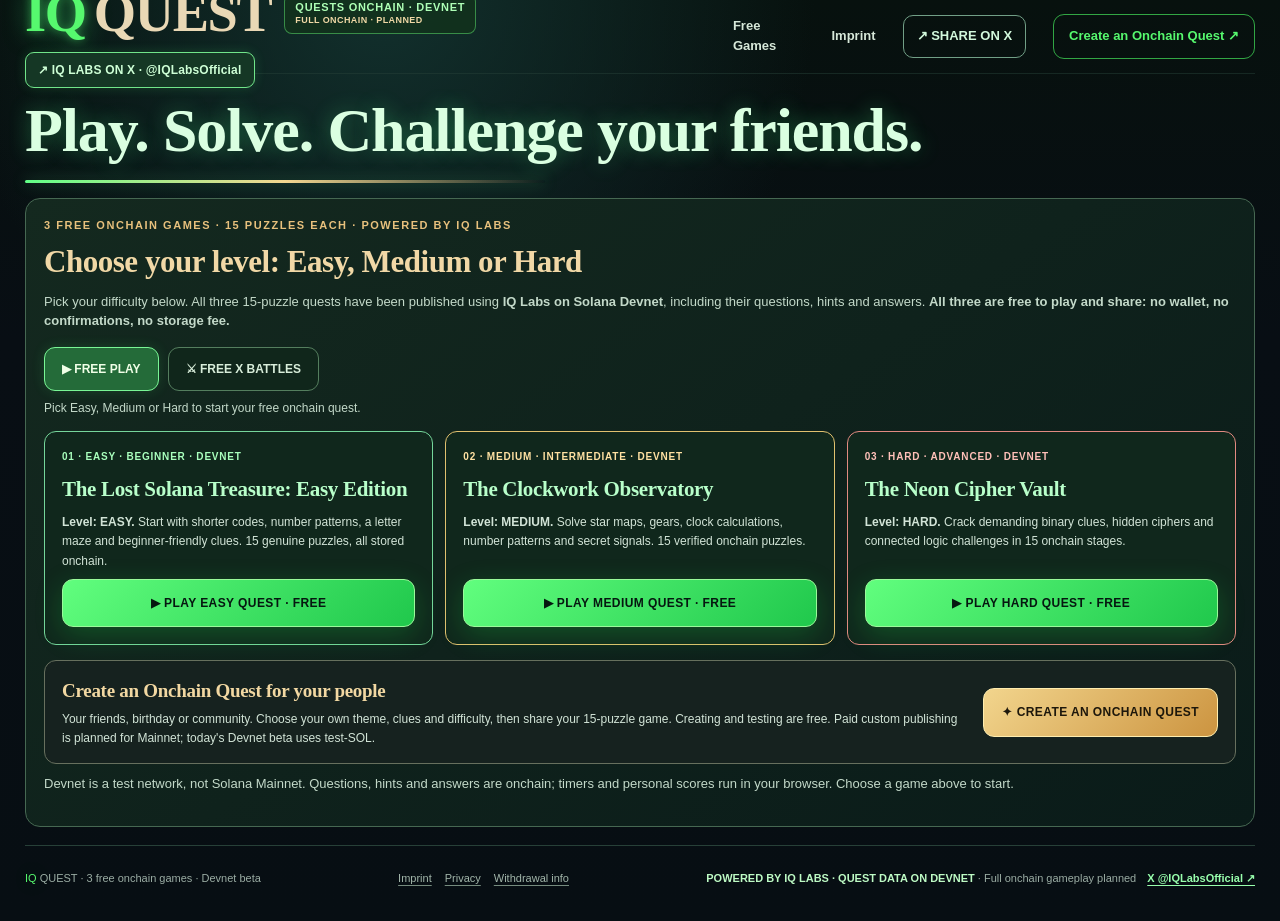
==== commit 80240be6: "Add files via upload" ====
--- a/index.html
+++ b/index.html
@@ -42,10 +42,11 @@
 .side-rail,.studio-aside{display:grid;gap:20px}.story-panel,.chapter-panel,.battle-panel,.preview-panel,.publish-panel{padding:20px}.story-panel h3,.chapter-panel h3,.battle-panel h3,.publish-panel h3{font-size:25px;color:var(--gold);margin:10px 0 6px}.story-panel p,.battle-panel p,.publish-panel p{font-size:13px;line-height:1.65;color:#b9cfc2}.scene-image{height:190px;background:var(--ruins-art) 70% 45%/cover;border-radius:10px;border:1px solid #385d4a;margin-top:12px}.chapter-list{list-style:none;counter-reset:chapter;margin:14px 0 0;padding:0;display:grid;gap:5px}.chapter-list li{display:flex;align-items:center;gap:10px;padding:8px 10px;background:#0e1e1b;border-radius:8px;color:#aac2b4;font-size:12px}.chapter-list li::before{counter-increment:chapter;content:counter(chapter,decimal-leading-zero);width:28px;color:#7aa08f;font-size:10px;font-weight:900}.chapter-list li.current{color:#e4ffda;background:#1f3a29;box-shadow:inset 3px 0 var(--green)}.chapter-list li.passed{color:#6fd986}.highlight-chip{display:inline-block;font-size:10px;font-weight:900;color:var(--green);border:1px solid #4b8c5c;border-radius:5px;padding:7px 9px;margin-top:9px}
 .finish-area{text-align:center;padding:18px 7px}.finish-symbol{font-size:72px;color:var(--gold);text-shadow:0 0 24px #e8c17d5e}.finish-area h3{font-size:39px;color:var(--gold);margin:6px 0 10px}.finish-area>p{color:#c7dbcd}.result-grid{display:grid;grid-template-columns:repeat(3,1fr);gap:10px;margin:22px 0}.result-grid>div{border:1px solid #4b6552;border-radius:9px;background:#15231a;padding:14px 7px}.result-grid>div span{display:block;font-size:10px;letter-spacing:.07em;color:#aac2af}.result-grid>div strong{display:block;font-family:Georgia,serif;font-size:25px;margin-top:7px;font-variant-numeric:tabular-nums}.result-total strong{color:var(--green)}.share-callout{margin:10px auto 12px;max-width:540px;padding:13px 16px;border:1px solid rgba(86,248,110,.4);border-radius:12px;background:linear-gradient(180deg,rgba(86,248,110,.12),rgba(86,248,110,.04));color:#dff8e6;font-size:12px;font-weight:850;letter-spacing:.08em;text-transform:uppercase;box-shadow:0 0 16px rgba(86,248,110,.08)}.share-actions{justify-content:center}.share-actions #share-x{min-width:min(100%,340px);padding:16px 22px;font-size:14px;letter-spacing:.08em;box-shadow:0 0 0 1px rgba(154,250,154,.28),0 10px 28px rgba(24,240,75,.28),0 0 24px rgba(86,248,110,.18);animation:sharePulse 1.9s ease-in-out infinite}.share-actions #share-x:hover{filter:brightness(1.1)}@keyframes sharePulse{0%,100%{transform:translateY(0);box-shadow:0 0 0 1px rgba(154,250,154,.26),0 10px 24px rgba(24,240,75,.22),0 0 18px rgba(86,248,110,.16)}50%{transform:translateY(-1px);box-shadow:0 0 0 1px rgba(154,250,154,.34),0 14px 30px rgba(24,240,75,.30),0 0 28px rgba(86,248,110,.26)}}.fineprint{font-size:11px;color:#a6b8ae}.how-grid,.creator-benefits{display:grid;grid-template-columns:repeat(3,1fr);gap:15px;margin:22px 0 32px}.how-item,.creator-benefits article{padding:20px;border:1px solid #27463c;border-radius:13px;background:#11211c}.how-item span,.creator-benefits article>span{font-size:28px;color:var(--green);font-family:Georgia,serif}.how-item h3,.creator-benefits h3{color:var(--gold);font-size:22px;margin:5px 0}.how-item p,.creator-benefits p{font-size:13px;color:#b6cabe;margin:7px 0}
 .footer{display:flex;justify-content:space-between;gap:15px;flex-wrap:wrap;border-top:1px solid #274038;padding:24px 0 34px;margin-top:12px;color:#9bada4;font-size:11px}
+.footer .legal-footer-links a{color:#a2b6aa;text-decoration:underline;text-decoration-color:#758b7e;text-underline-offset:3px}.footer .legal-footer-links a:hover,.footer .legal-footer-links a:focus-visible{color:#d9e9df;text-decoration-color:currentColor}
 .studio-layout{grid-template-columns:minmax(0,1.5fr) minmax(340px,.76fr)}.studio-main{display:grid;gap:19px}.studio-panel h2{color:var(--gold);font-size:29px;margin:0 0 3px}.section-intro{font-size:13px;color:#aec0b5;margin:5px 0 21px}.form-group{margin:17px 0}.form-group:last-child{margin-bottom:0}.choice-grid{display:grid;grid-template-columns:repeat(3,1fr);gap:9px}.choice-grid button,.choice-inline button{color:#dfece4;text-align:left;background:#0e211d;border:1px solid #385347;border-radius:10px;padding:12px;transition:background .15s}.choice-grid button.selected,.choice-inline button.selected{border-color:var(--green);background:#193923;box-shadow:inset 0 0 0 1px #3bd15a50}.choice-grid button strong{display:block;font-size:12px;color:#e5f3e3}.choice-grid button small{display:block;color:#a9bdac;margin-top:5px;font-size:10px}.choice-inline{display:flex;gap:10px}.choice-inline button{min-width:78px;text-align:center;font-weight:850}
 .ai-panel{background:linear-gradient(150deg,#11272a,#111b20)}.ai-glow{color:#ded2ff;font-size:11px;font-weight:900;letter-spacing:.08em}.ai-steps{display:flex;flex-wrap:wrap;gap:7px;margin:16px 0}.ai-steps span{font-size:10px;font-weight:900;color:#d9dbef;background:#2b2b4633;border:1px solid #605e7a75;border-radius:8px;padding:7px}.ai-panel .stack-buttons{margin:12px 0}.small-status{font-size:12px;min-height:20px;margin-top:12px;color:var(--green)}.small-status.bad{color:var(--red)}
 .editor-layout{display:grid;grid-template-columns:190px minmax(0,1fr);gap:15px}.level-selector{max-height:570px;overflow:auto;display:grid;align-content:start;gap:6px}.level-selector button{display:block;text-align:left;background:#0e1e1a;color:#c5d7c7;border:1px solid #2d463b;padding:10px;border-radius:8px;font-size:12px;line-height:1.35;overflow:hidden;white-space:nowrap;text-overflow:ellipsis}.level-selector button.active{border-color:var(--green);background:#1e3d25;color:white}.level-fields{min-width:0}.level-fields .form-group{margin:0 0 13px}.muted{font-size:10px;color:#839d92;text-transform:none;letter-spacing:0}.tiny-note{font-size:11px;color:#9fb5a7;line-height:1.6}.preview-image{height:205px;margin:13px -5px 0;background:var(--ruins-art) 63% center/cover;border:1px solid #3d604e;border-radius:10px}.preview-body{padding-top:12px}.preview-body h3{font-size:25px;margin:0 0 6px;color:var(--gold)}.preview-body p{font-size:12px;line-height:1.6;color:#b4d0c0}.preview-tags{display:flex;flex-wrap:wrap;gap:6px;margin:14px 0}.preview-tags span{font-size:10px;color:#e9dcb3;background:#292719;padding:6px 8px;border:1px solid #685d36;border-radius:6px}.preview-panel .btn{width:100%}.publish-panel .btn{width:100%;margin:7px 0}.price-micro{font-size:11px;color:#e4d299;margin-bottom:8px}
-@media(max-width:1000px){.adventure-layout,.studio-layout{grid-template-columns:1fr}.side-rail{grid-template-columns:repeat(3,minmax(0,1fr));align-items:start}.side-rail .story-panel,.side-rail .battle-panel,.side-rail .chapter-panel{height:100%}.studio-aside{grid-template-columns:1fr 1fr;align-items:start}.preview-panel{grid-row:span 2}}
+@media(max-width:1000px){.adventure-layout,.studio-layout{grid-template-columns:1fr}.side-rail{grid-template-columns:repeat(2,minmax(0,1fr));align-items:start}.side-rail .story-panel,.side-rail .battle-panel{height:100%}.studio-aside{grid-template-columns:1fr 1fr;align-items:start}.preview-panel{grid-row:span 2}}
 @media(max-width:740px){.site-shell{padding:0 13px}.topbar{height:auto;min-height:68px}.wordmark{font-size:24px}.top-links{gap:8px}.top-links>a:not(.nav-create){display:none}.nav-create{font-size:11px;padding:8px}.hero{min-height:500px;margin-top:12px;background-position:64% center}.hero-content{padding:38px 21px 62px;width:100%}.hero-scrim{background:linear-gradient(90deg,#06120ef0 0%,#06120ee0 45%,#06120e93 100%),linear-gradient(0deg,#020c07d9,transparent 55%)}.hero-corner{right:19px;bottom:21px;font-size:8px}.hero-buttons{flex-direction:column;align-items:stretch}.hero-buttons .btn{width:100%}.mini-info{justify-content:flex-start;gap:10px 18px}.adventure-layout,.studio-layout{margin-top:18px}.game-panel,.studio-panel{padding:17px}.game-toolbar h2{font-size:24px}.timer-tile{padding:11px 8px}.timer-tile small{font-size:8px}.timer-tile strong{font-size:19px}.question-area{padding:16px}.question-area h3{font-size:26px}.game-actions .btn{width:100%}.side-rail,.studio-aside,.how-grid,.creator-benefits{grid-template-columns:1fr}.preview-panel{grid-row:auto}.result-grid>div strong{font-size:18px}.result-grid>div span{font-size:8px}.editor-layout{grid-template-columns:1fr}.level-selector{display:flex;gap:6px;overflow-x:auto;max-height:none;padding-bottom:6px}.level-selector button{flex:0 0 130px}.choice-grid{grid-template-columns:1fr}.share-actions .btn{width:100%}.hero-facts{gap:9px 12px}}
 @media(prefers-reduced-motion:reduce){html{scroll-behavior:auto}*{transition:none!important}}
 
@@ -462,8 +463,6 @@
 .quest-mode-note{font-size:12px!important;color:#c7ddcb;margin:0 0 14px!important;line-height:1.55}
 .battle-chooser .quest-path-card{border-color:#a6c974}
 .battle-chooser #share-free-x{display:none!important}
-.quest-path-card .battle-share-level{border-color:#679dce;color:#e1efff;background:#132637}
-.quest-path-card .battle-share-level:hover{border-color:#91c6f3;color:#fff}
 .battle-run-banner{margin:14px 0;padding:14px 17px;border:1px solid #a9d47c;border-radius:12px;background:#193526;color:#d8f9db;font-size:13px;line-height:1.55}
 .battle-run-banner strong{display:block;color:#f2d89c;letter-spacing:.06em;margin-bottom:3px}
 /* V5.29 · Clear return to game selection, including mid-quest on mobile. */
@@ -512,7 +511,7 @@
   <div class="site-shell">
     <header class="topbar">
       <div class="brand-cluster"><a class="wordmark" href="index.html" aria-label="IQ Quest home"><span class="wordmark-iq">IQ</span><span class="wordmark-quest">QUEST</span></a><span class="onchain-promise" aria-label="Quest questions and answers are published on Solana Devnet; full onchain gameplay is planned">QUESTS ONCHAIN · DEVNET<small>FULL ONCHAIN · PLANNED</small></span><a class="brand-official-x" href="https://x.com/IQLabsOfficial" target="_blank" rel="noopener noreferrer" aria-label="Open IQ Labs official profile on X">↗ IQ LABS ON X · @IQLabsOfficial</a></div>
-      <nav class="top-links" aria-label="Main navigation"><a class="nav-create preview-back-top hidden" id="preview-return-top" href="creator.html#studio">← BACK TO EDITOR</a>
+      <nav class="top-links" aria-label="Main navigation"><a class="nav-create preview-back-top hidden" id="preview-return-top" href="creator.html#preview-step">← BACK TO STEP 2</a>
         <a href="#adventure">Play</a>
         <a href="#how">How it works</a>
         <a href="imprint.html">Imprint</a>
@@ -605,7 +604,7 @@
             <div><h2 id="quest-title">The Lost Solana Treasure</h2><p id="quest-description">Solve all fifteen mysteries to unlock the ancient chamber.</p></div>
             <div class="quest-level-meta"><span id="quest-difficulty" class="difficulty-tag">HARD</span><span id="quest-estimate" class="difficulty-tag" style="background:#14291f;color:#d2e7d4;border-color:#47604a">EST. 15–30 MIN</span></div>
           </div>
-          <div id="preview-banner" class="notice hidden creator-preview-banner" role="status"><span><strong>CREATOR PREVIEW</strong> · Your quest is saved locally. This test is free and not published on Solana.</span><a class="btn btn-green" id="return-to-editor" href="creator.html#studio">← BACK TO EDITOR</a></div>
+          <div id="preview-banner" class="notice hidden creator-preview-banner" role="status"><span><strong>CREATOR PREVIEW</strong> · Your quest is saved locally. This test is free and not published on Solana.</span><a class="btn btn-green" id="return-to-editor" href="creator.html#preview-step">← BACK TO STEP 2</a></div>
           <div class="run-status-line"><span class="attempt-chip" id="attempt-chip">FIRST ATTEMPT AVAILABLE</span><span id="mode-description">15 CHAMBERS · FIRST TRY OR PRACTICE</span></div>
           <div class="challenge-target hidden" id="challenge-target" role="status"><span>⚔ FRIEND CHALLENGE</span><strong>Beat <span id="challenge-target-time">00:00</span></strong><small>Same puzzles · including penalties · unverified browser times</small></div>
           <div class="milestone-burst hidden" id="milestone-burst" role="status" aria-live="polite">✦ FIVE CHAMBERS CLEARED ✦</div>
@@ -670,14 +669,12 @@
 
         <aside class="side-rail">
           <section class="panel story-panel"><div class="section-kicker">PURE PUZZLE CHALLENGE</div><div class="scene-image" role="img" aria-label="Ancient ruins, a glowing stone doorway and jungle mist"></div><h3>15 levels. Zero filler.</h3><p>Every clue is inside its question. Solve, use hints when needed, and beat your friends' times.</p></section>
-          <details class="panel chapter-panel" id="journey-panel"><summary><span><span class="section-kicker">YOUR JOURNEY</span><strong id="chapter-panel-status">0 / 15 chambers cleared</strong></span><span class="fold-chevron" aria-hidden="true">⌄</span></summary><ol id="chapter-list" class="chapter-list"></ol></details>
-          <details class="panel chapter-panel" id="journal-panel"><summary><span><span class="section-kicker">CLUE JOURNAL</span><strong id="journal-panel-status">Sealed discoveries</strong></span><span class="fold-chevron" aria-hidden="true">⌄</span></summary><p class="muted" style="font-size:12px;line-height:1.6">Your unlocked words and codes are collected here. No extra hint penalty.</p><ol id="clue-journal" class="clue-journal"></ol></details>
           <section class="panel battle-panel"><div class="section-kicker">COMMUNITY BATTLES</div><h3>Who breaks the curse fastest?</h3><p>Send friends the same mysteries, compare target times and improve your personal best. First runs are marked separately from practice. No wallet required.</p><span class="highlight-chip">PLAY FREE · NO ON-CHAIN ACTIONS</span></section>
         </aside>
       </section>
       <section id="how" class="how-grid"><div class="how-item"><span>01</span><h3>Choose your battle</h3><p>Play 15 connected mysteries or a 3-puzzle Lightning Battle with new codes.</p></div><div class="how-item"><span>02</span><h3>Choose your risk</h3><p>A hint adds one minute. You can then skip for one additional minute and see the answer.</p></div><div class="how-item"><span>03</span><h3>Challenge a friend</h3><p>Share a matching puzzle set and target time. First attempts and practice are marked.</p></div></section>
     </main>
-    <footer class="footer"><span><span class="green">IQ</span> QUEST · 3 free onchain games · Devnet beta</span><nav aria-label="Legal information" style="display:flex;gap:13px;flex-wrap:wrap"><a href="imprint.html" style="color:#b5fbc1;text-decoration:underline">Imprint</a><a href="privacy.html" style="color:#b5fbc1;text-decoration:underline">Privacy</a><a href="withdrawal.html" style="color:#b5fbc1;text-decoration:underline">Withdrawal info</a></nav><span class="footer-iqlabs"><span><b>POWERED BY IQ LABS · QUEST DATA ON DEVNET</b> · Full onchain gameplay planned</span><a href="https://x.com/IQLabsOfficial" target="_blank" rel="noopener noreferrer" aria-label="IQ Labs official X profile">X @IQLabsOfficial ↗</a></span></footer>
+    <footer class="footer"><span><span class="green">IQ</span> QUEST · 3 free onchain games · Devnet beta</span><nav aria-label="Legal information" class="legal-footer-links" style="display:flex;gap:13px;flex-wrap:wrap"><a href="imprint.html">Imprint</a><a href="privacy.html">Privacy</a><a href="withdrawal.html">Withdrawal info</a></nav><span class="footer-iqlabs"><span><b>POWERED BY IQ LABS · QUEST DATA ON DEVNET</b> · Full onchain gameplay planned</span><a href="https://x.com/IQLabsOfficial" target="_blank" rel="noopener noreferrer" aria-label="IQ Labs official X profile">X @IQLabsOfficial ↗</a></span></footer>
   </div>
   <script>(function(){
 'use strict';
@@ -799,12 +796,6 @@
    const name=card.classList.contains('easy')?'Easy':card.classList.contains('medium')?'Medium':'Hard';
    const difficulty=name.toUpperCase();
    const title=card.querySelector('h3'),copy=card.querySelector('p'),tag=card.querySelector('.quest-path-tag');
-   let share=card.querySelector('.battle-share-level');
-   if(!share){
-    share=document.createElement('a');share.className='btn btn-outline battle-share-level hidden';
-    share.target='_blank';share.rel='noopener noreferrer';share.textContent='↗ SHARE X BATTLE';
-    share.setAttribute('aria-label','Share '+name+' Battle on X');card.append(share);
-   }
    if(!card.dataset.soloHref){card.dataset.soloHref=link.href;card.dataset.soloTitle=title.textContent;card.dataset.soloCopy=copy.innerHTML;card.dataset.soloTag=tag.textContent;}
    if(useBattle){
     const random=new Uint8Array(12);crypto.getRandomValues(random);
@@ -815,11 +806,7 @@
     title.textContent=name+' X Battle · 30-question pool';
     copy.innerHTML='<strong>15 rotating onchain puzzles</strong> chosen from 30 verified '+name+' questions. Your friend gets the identical selection through your Battle link.';
     tag.textContent=difficulty+' · 30 ONCHAIN QUESTIONS · ROTATING 15';
-    const intent=new URL('https://x.com/intent/tweet');
-    intent.searchParams.set('text',`⚔ FREE X BATTLE: IQ QUEST ${name}! 15 changing puzzles from 30 verified onchain questions on Solana Devnet. Powered by IQ Labs. Can your friends solve them? Create your own onchain quest, too! #IQQUEST #Solana`);
-    intent.searchParams.set('url',href.href);
-    share.href=intent.href;share.classList.remove('hidden');
-   }else{link.href=card.dataset.soloHref;title.textContent=card.dataset.soloTitle;copy.innerHTML=card.dataset.soloCopy;tag.textContent=card.dataset.soloTag;share.classList.add('hidden');}
+   }else{link.href=card.dataset.soloHref;title.textContent=card.dataset.soloTitle;copy.innerHTML=card.dataset.soloCopy;tag.textContent=card.dataset.soloTag;}
    link.textContent=useBattle?`⚔ START ${difficulty} BATTLE`:`▶ PLAY ${difficulty} QUEST · FREE`;
   });
  }
@@ -994,14 +981,6 @@
  $('challenge-target').classList.toggle('hidden',!targetTime||preview);
  if(targetTime)$('challenge-target-time').textContent=time(targetTime);
 }
-function renderChapters(){
- $('chapter-panel-status').textContent=`${run.finishedAt?quest.levels.length:run.step} / ${quest.levels.length} chambers opened`;
- $('journal-panel-status').textContent=`${run.finishedAt?quest.levels.length:run.step} discoveries collected`;
- const list=$('chapter-list');list.replaceChildren();quest.levels.forEach((l,i)=>{const item=document.createElement('li');item.className=run.skips.includes(i)?'skipped':i<run.step?'passed':i===run.step?'current':'';const label=document.createElement('span');label.textContent=run.startedAt?l.title:'Sealed mystery';item.append(label);list.append(item);});
- const journal=$('clue-journal');journal.replaceChildren();const unlocked=run.finishedAt?quest.levels.length:run.step;
- if(!unlocked){const tip=document.createElement('li');tip.textContent='Solve the first chamber to collect your first clue.';journal.append(tip);}
- for(let i=0;i<unlocked;i++){const clue=document.createElement('li');const name=document.createElement('span');name.textContent=`${String(i+1).padStart(2,'0')} · ${quest.levels[i].title}`;const code=document.createElement('strong');code.textContent=quest.levels[i].a.split('|')[0].trim()+(run.skips.includes(i)?' (skipped)':'');if(run.skips.includes(i))clue.classList.add('skipped');clue.append(name,code);journal.append(clue);}
-}
 function render(){
  $('quest-title').textContent=quest.title;$('quest-description').textContent=quest.theme;
  $('quest-difficulty').textContent=quest.difficulty.toUpperCase();
@@ -1017,8 +996,8 @@
  $('start-gate').querySelector('.start-gate-note').textContent=preview?'Your preview timer begins only when you press Start Quest.':hasAttempt()?'This is a Practice replay. The timer starts when you press Start Quest. Your first result stays saved locally.':'Your timer and First Attempt begin only when you press Start Quest. The first question stays hidden until then.';
  const panel=document.querySelector('.game-panel');if(panel){panel.classList.toggle('active-run',!!run.startedAt&&!run.finishedAt);panel.classList.toggle('finish-mode',!!run.finishedAt);}
  updateAttemptChip();
- if(run.finishedAt){showFinish();renderChapters();updateClocks();return;}
- if(!run.startedAt){renderChapters();updateClocks();return;}
+ if(run.finishedAt){showFinish();updateClocks();return;}
+ if(!run.startedAt){updateClocks();return;}
  const level=quest.levels[run.step];$('question-number').textContent=`MYSTERY ${String(run.step+1).padStart(2,'0')}`;
  $('question-heading').textContent=level.title;$('question-text').textContent=level.q;
  $('answer-input').value='';$('answer-input').disabled=false;$('answer-input').required=true;
@@ -1032,7 +1011,7 @@
  }else if(run.hints.includes(run.step)){
   $('hint-content').textContent=level.h+' · Hint penalty: +1:00. Skip for another +1:00 and see the answer.';$('hint-content').classList.remove('hidden');$('show-hint').innerHTML='↷ SKIP QUESTION <span class="hint-cost">+1:00</span>';
  }else{$('hint-content').classList.add('hidden');$('show-hint').innerHTML='✧ SHOW HINT <span class="hint-cost">+1:00</span>';}
- renderChapters();updateClocks();
+ updateClocks();
 }
 function normalize(s){return IQQuest.normalizeAnswer(s);}
 function milestone(){if(playMode==='lightning'||preview||run.step===0||run.step%5!==0)return;const m=$('milestone-burst');m.textContent=run.step===5?'✦ FIRST RUNE AWAKENED · 5 / 15 ✦':run.step===10?'✦ GATEWAY POWER RISING · 10 / 15 ✦':`✦ ${run.step} CHAMBERS CLEARED ✦`;m.classList.remove('hidden');clearTimeout(milestoneTimer);milestoneTimer=setTimeout(()=>m.classList.add('hidden'),1550);}
@@ -1060,7 +1039,7 @@
   run.skips.push(run.step);save();const answer=quest.levels[run.step].a.split('|')[0].trim();$('hint-content').textContent=quest.levels[run.step].h+' · Hint +1:00 · Skip +1:00.';$('hint-content').classList.remove('hidden');
   $('answer-message').textContent='Correct answer: '+answer+' — you can continue to the next chamber.';$('answer-message').className='feedback success';
   $('answer-input').value='';$('answer-input').disabled=true;$('answer-input').required=false;$('check-answer').disabled=false;
-  $('check-answer').textContent=run.step+1>=quest.levels.length?'FINISH QUEST →':'CONTINUE TO NEXT CHAMBER →';$('show-hint').textContent='✓ ANSWER REVEALED';$('show-hint').disabled=true;renderChapters();
+  $('check-answer').textContent=run.step+1>=quest.levels.length?'FINISH QUEST →':'CONTINUE TO NEXT CHAMBER →';$('show-hint').textContent='✓ ANSWER REVEALED';$('show-hint').disabled=true;
  }updateClocks();
 }
 function reset(){
@@ -1088,7 +1067,7 @@
  $('battle-share-time').textContent=time(total);$('battle-share-stats').textContent=`${playMode==='lightning'?'LIGHTNING · ':''}${quest.difficulty.toUpperCase()} · ${quest.levels.length-run.skips.length} solved · ${run.skips.length} skipped · ${run.hints.length} hints`;
  const ranked=canShareChallengeTime();
  $('battle-share-title').textContent=ranked?'Can your community beat this?':'Challenge friends to play this quest';
- $('share-x').textContent=ranked?'↗ SHARE CHALLENGE ON X':'↗ SHARE PRACTICE QUEST ON X';
+ $('share-x').textContent=ranked?(battleMode?'↗ SHARE MY BATTLE RESULT ON X':'↗ SHARE MY QUEST RESULT ON X'):'↗ SHARE PRACTICE QUEST ON X';
  $('copy-challenge').textContent=ranked?'⤴ COPY FRIEND CHALLENGE LINK':'⧉ COPY PRACTICE QUEST LINK';
  $('battle-share-description').textContent=ranked?'Your first, fully solved attempt is ready for a friendly time challenge.':'Practice or skipped run: you can still share the quest, but no time to beat is attached.';
  $('battle-share-guidance').textContent=ranked?'Your link contains the same puzzle set and your time, including hint penalties. Results are browser-based and unverified.':'Your link contains the same puzzles without a competitive target time. Only a first attempt with all questions solved may include a target.';
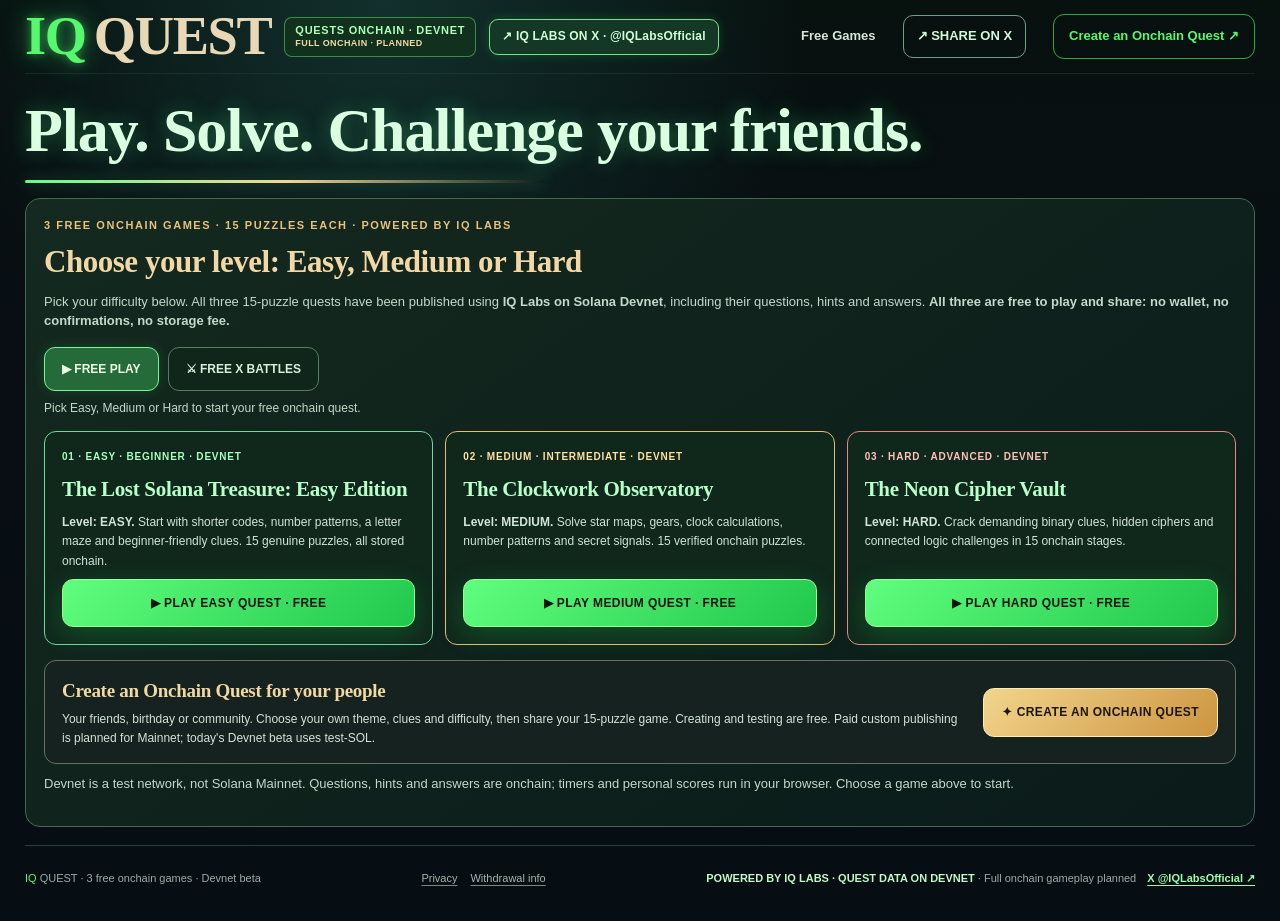
==== commit c7bfcc0d: "Add files via upload" ====
--- a/index.html
+++ b/index.html
@@ -43,6 +43,12 @@
 .finish-area{text-align:center;padding:18px 7px}.finish-symbol{font-size:72px;color:var(--gold);text-shadow:0 0 24px #e8c17d5e}.finish-area h3{font-size:39px;color:var(--gold);margin:6px 0 10px}.finish-area>p{color:#c7dbcd}.result-grid{display:grid;grid-template-columns:repeat(3,1fr);gap:10px;margin:22px 0}.result-grid>div{border:1px solid #4b6552;border-radius:9px;background:#15231a;padding:14px 7px}.result-grid>div span{display:block;font-size:10px;letter-spacing:.07em;color:#aac2af}.result-grid>div strong{display:block;font-family:Georgia,serif;font-size:25px;margin-top:7px;font-variant-numeric:tabular-nums}.result-total strong{color:var(--green)}.share-callout{margin:10px auto 12px;max-width:540px;padding:13px 16px;border:1px solid rgba(86,248,110,.4);border-radius:12px;background:linear-gradient(180deg,rgba(86,248,110,.12),rgba(86,248,110,.04));color:#dff8e6;font-size:12px;font-weight:850;letter-spacing:.08em;text-transform:uppercase;box-shadow:0 0 16px rgba(86,248,110,.08)}.share-actions{justify-content:center}.share-actions #share-x{min-width:min(100%,340px);padding:16px 22px;font-size:14px;letter-spacing:.08em;box-shadow:0 0 0 1px rgba(154,250,154,.28),0 10px 28px rgba(24,240,75,.28),0 0 24px rgba(86,248,110,.18);animation:sharePulse 1.9s ease-in-out infinite}.share-actions #share-x:hover{filter:brightness(1.1)}@keyframes sharePulse{0%,100%{transform:translateY(0);box-shadow:0 0 0 1px rgba(154,250,154,.26),0 10px 24px rgba(24,240,75,.22),0 0 18px rgba(86,248,110,.16)}50%{transform:translateY(-1px);box-shadow:0 0 0 1px rgba(154,250,154,.34),0 14px 30px rgba(24,240,75,.30),0 0 28px rgba(86,248,110,.26)}}.fineprint{font-size:11px;color:#a6b8ae}.how-grid,.creator-benefits{display:grid;grid-template-columns:repeat(3,1fr);gap:15px;margin:22px 0 32px}.how-item,.creator-benefits article{padding:20px;border:1px solid #27463c;border-radius:13px;background:#11211c}.how-item span,.creator-benefits article>span{font-size:28px;color:var(--green);font-family:Georgia,serif}.how-item h3,.creator-benefits h3{color:var(--gold);font-size:22px;margin:5px 0}.how-item p,.creator-benefits p{font-size:13px;color:#b6cabe;margin:7px 0}
 .footer{display:flex;justify-content:space-between;gap:15px;flex-wrap:wrap;border-top:1px solid #274038;padding:24px 0 34px;margin-top:12px;color:#9bada4;font-size:11px}
 .footer .legal-footer-links a{color:#a2b6aa;text-decoration:underline;text-decoration-color:#758b7e;text-underline-offset:3px}.footer .legal-footer-links a:hover,.footer .legal-footer-links a:focus-visible{color:#d9e9df;text-decoration-color:currentColor}
+.previous-answers{margin:9px 0 12px;padding:9px 12px;border:1px solid #47695d;border-radius:10px;background:#0b221b;color:#cfe8d3;font-size:12px}
+.previous-answers>summary{cursor:pointer;font-weight:850;letter-spacing:.01em;min-height:23px}
+.previous-answers>p{margin:9px 0;color:#afc7b9;font-size:11px;line-height:1.45}
+.previous-answers ol{margin:8px 0 0;padding-left:21px;max-height:220px;overflow-y:auto}
+.previous-answers li{padding:5px 0;border-bottom:1px solid #264b3b;display:flex;justify-content:space-between;gap:10px;flex-wrap:wrap}
+.previous-answers li strong{color:#d8ffdd;overflow-wrap:anywhere}
 .studio-layout{grid-template-columns:minmax(0,1.5fr) minmax(340px,.76fr)}.studio-main{display:grid;gap:19px}.studio-panel h2{color:var(--gold);font-size:29px;margin:0 0 3px}.section-intro{font-size:13px;color:#aec0b5;margin:5px 0 21px}.form-group{margin:17px 0}.form-group:last-child{margin-bottom:0}.choice-grid{display:grid;grid-template-columns:repeat(3,1fr);gap:9px}.choice-grid button,.choice-inline button{color:#dfece4;text-align:left;background:#0e211d;border:1px solid #385347;border-radius:10px;padding:12px;transition:background .15s}.choice-grid button.selected,.choice-inline button.selected{border-color:var(--green);background:#193923;box-shadow:inset 0 0 0 1px #3bd15a50}.choice-grid button strong{display:block;font-size:12px;color:#e5f3e3}.choice-grid button small{display:block;color:#a9bdac;margin-top:5px;font-size:10px}.choice-inline{display:flex;gap:10px}.choice-inline button{min-width:78px;text-align:center;font-weight:850}
 .ai-panel{background:linear-gradient(150deg,#11272a,#111b20)}.ai-glow{color:#ded2ff;font-size:11px;font-weight:900;letter-spacing:.08em}.ai-steps{display:flex;flex-wrap:wrap;gap:7px;margin:16px 0}.ai-steps span{font-size:10px;font-weight:900;color:#d9dbef;background:#2b2b4633;border:1px solid #605e7a75;border-radius:8px;padding:7px}.ai-panel .stack-buttons{margin:12px 0}.small-status{font-size:12px;min-height:20px;margin-top:12px;color:var(--green)}.small-status.bad{color:var(--red)}
 .editor-layout{display:grid;grid-template-columns:190px minmax(0,1fr);gap:15px}.level-selector{max-height:570px;overflow:auto;display:grid;align-content:start;gap:6px}.level-selector button{display:block;text-align:left;background:#0e1e1a;color:#c5d7c7;border:1px solid #2d463b;padding:10px;border-radius:8px;font-size:12px;line-height:1.35;overflow:hidden;white-space:nowrap;text-overflow:ellipsis}.level-selector button.active{border-color:var(--green);background:#1e3d25;color:white}.level-fields{min-width:0}.level-fields .form-group{margin:0 0 13px}.muted{font-size:10px;color:#839d92;text-transform:none;letter-spacing:0}.tiny-note{font-size:11px;color:#9fb5a7;line-height:1.6}.preview-image{height:205px;margin:13px -5px 0;background:var(--ruins-art) 63% center/cover;border:1px solid #3d604e;border-radius:10px}.preview-body{padding-top:12px}.preview-body h3{font-size:25px;margin:0 0 6px;color:var(--gold)}.preview-body p{font-size:12px;line-height:1.6;color:#b4d0c0}.preview-tags{display:flex;flex-wrap:wrap;gap:6px;margin:14px 0}.preview-tags span{font-size:10px;color:#e9dcb3;background:#292719;padding:6px 8px;border:1px solid #685d36;border-radius:6px}.preview-panel .btn{width:100%}.publish-panel .btn{width:100%;margin:7px 0}.price-micro{font-size:11px;color:#e4d299;margin-bottom:8px}
@@ -188,6 +194,25 @@
 /* V4.5 – Onchain quest verification status */
 .onchain-load-status{margin:15px 0;padding:14px 18px;border:1px solid #6ddc87;background:#10291d;border-radius:12px;color:#c9f8d2;font-size:13px;line-height:1.55}
 .onchain-load-status.error{border-color:#c7857e;background:#301e1b;color:#ffe5dd}
+/* V5.66 · Emerald & Gold Battle chain, keeping the onchain loading lifecycle. */
+.onchain-load-status.is-battle-loading{min-height:400px;display:flex;flex-direction:column;align-items:center;justify-content:center;text-align:center;gap:7px;padding:24px 14px;border:1px solid #bc9b53;border-radius:18px;background:radial-gradient(ellipse at 50% 42%,#153c2b 0%,#0d241b 43%,#07140f 86%);box-shadow:inset 0 0 38px #06170b9c,0 8px 32px #030c0866}
+.battle-onchain-loader{display:flex;flex-direction:column;align-items:center;gap:3px;width:100%}
+.battle-onchain-loader.hidden{display:none!important}
+.battle-onchain-loader svg{display:block;width:min(290px,82vw);height:auto;max-height:290px;filter:drop-shadow(0 4px 24px #3bbd8055)}
+.battle-onchain-loader .chain-center-glow{animation:iq-battle-breathe 7s ease-in-out infinite}
+.battle-onchain-loader .chain-spark{transform-origin:236px 82px;animation:iq-battle-spark 2.8s ease-in-out infinite}
+.battle-onchain-loader .chain-loader-label{color:#e9c778;font-size:13px;font-weight:900;letter-spacing:.17em}
+.battle-onchain-loader .chain-loader-caption{color:#d5e6d9;font-size:15px;font-weight:650;margin-top:5px}
+.battle-onchain-loader .chain-loader-track{position:relative;width:165px;height:6px;margin-top:14px;overflow:visible;background:#295841;border-radius:99px}
+.battle-onchain-loader .chain-loader-track::after{content:"";position:absolute;left:0;top:0;height:100%;width:38%;border-radius:inherit;background:linear-gradient(90deg,#7dca9b,#ffe5a1);box-shadow:0 0 13px #f6d27f88;animation:iq-battle-travel 2.5s ease-in-out infinite alternate}
+.battle-onchain-loader .chain-loader-footnote{margin-top:13px;font-size:9px;letter-spacing:.13em;font-weight:800;color:#a7ad8c}
+#onchain-load-message{max-width:560px;margin:10px 0 0;color:#c7e5d2;font-size:13px;line-height:1.6}
+.onchain-load-status.error #onchain-load-message{color:#ffe5dd}
+#onchain-retry-load{margin:0 8px 14px 0}
+@keyframes iq-battle-breathe{0%,100%{opacity:.15}45%,55%{opacity:.65}}
+@keyframes iq-battle-spark{0%,100%{opacity:.45;transform:scale(.8)}50%{opacity:1;transform:scale(1.16)}}
+@keyframes iq-battle-travel{0%{left:0}100%{left:62%}}
+@media(prefers-reduced-motion:reduce){.battle-onchain-loader .chain-center-glow,.battle-onchain-loader .chain-spark,.battle-onchain-loader .chain-loader-track::after{animation:none;opacity:.7}}
 .is-onchain .hero .hero-buttons a[href="creator.html"]{display:inline-flex}
 .is-onchain .onchain-status{border-color:#8af7a3;background:#133b22}
 
@@ -514,7 +539,6 @@
       <nav class="top-links" aria-label="Main navigation"><a class="nav-create preview-back-top hidden" id="preview-return-top" href="creator.html#preview-step">← BACK TO STEP 2</a>
         <a href="#adventure">Play</a>
         <a href="#how">How it works</a>
-        <a href="imprint.html">Imprint</a>
         <a id="share-free-x" href="https://x.com/intent/tweet" target="_blank" rel="noopener noreferrer" aria-label="Share all three free IQ QUEST games on X">↗ SHARE ON X</a>
         <a class="nav-create" href="creator.html">Create an Onchain Quest <span aria-hidden="true">↗</span></a>
       </nav>
@@ -540,13 +564,13 @@
             <span class="quest-path-tag">02 · MEDIUM · INTERMEDIATE · DEVNET</span>
             <h3>The Clockwork Observatory</h3>
             <p><strong>Level: MEDIUM.</strong> Solve star maps, gears, clock calculations, number patterns and secret signals. 15 verified onchain puzzles.</p>
-            <a class="btn btn-green" href="index.html?tx=3B2DJjR28V5HZpV2Tv4HKuMET2imBaYQFf4LxufBRF2oKVScHe5iyJfexn3wopscKJntyhFAd2PTNwxZbY6BzcfU&amp;network=devnet">▶ PLAY MEDIUM QUEST · FREE</a>
+            <a class="btn btn-green" href="index.html?tx=5RKCzfFcEpmeJtMkhy1cGiHkhKKmgZCYszRCVzLD1eFLBydZKwbyaviQDETDhBi6QUoY6Z9YdkF7pqYeL2zW51As&amp;network=devnet">▶ PLAY MEDIUM QUEST · FREE</a>
           </article>
           <article class="quest-path-card hard">
             <span class="quest-path-tag">03 · HARD · ADVANCED · DEVNET</span>
             <h3>The Neon Cipher Vault</h3>
             <p><strong>Level: HARD.</strong> Crack demanding binary clues, hidden ciphers and connected logic challenges in 15 onchain stages.</p>
-            <a class="btn btn-green" href="index.html?tx=5TZS5svVvKLmAPnjrLeL9JbZtXMMriit8KpG8uSupvDAqGRDkjMV7jgtP6GZerzV4cZKJuusXApbfHA1ohRbgKAz&amp;network=devnet">▶ PLAY HARD QUEST · FREE</a>
+            <a class="btn btn-green" href="index.html?tx=zLFqbHA88f1DnN2tzCZLkTcaNWa3YzERx6qxJdWZFxmjecPmsH5Cd131p2jGCfXyH1YGu6yqSLSoinwYRdrvykQ&amp;network=devnet">▶ PLAY HARD QUEST · FREE</a>
           </article>
         </div>
         <div class="quest-create-callout">
@@ -589,7 +613,31 @@
       <div class="onchain-status" role="note" aria-label="Onchain development status"><span class="onchain-dot" aria-hidden="true"></span><strong>SOLANA-NATIVE ROADMAP</strong><span>Free browser play is live. 100% fully onchain creation, storage and play are planned — not live yet.</span></div>
       <div class="mini-info"><span>✦ <b>FREE PLAY</b> · NO WALLET</span><span>◷ HINT +1:00 · SKIP +1:00</span><span>⚔ SHARE YOUR TIME · CHALLENGE FRIENDS ON X</span></div>
 
-      <section id="onchain-load-status" class="onchain-load-status hidden" role="status" aria-live="polite"></section>
+      <section id="onchain-load-status" class="onchain-load-status hidden" role="status" aria-live="polite" aria-busy="false">
+        <div id="battle-onchain-loader" class="battle-onchain-loader hidden" aria-hidden="true">
+          <svg viewBox="0 0 300 300" focusable="false" aria-hidden="true">
+            <defs>
+              <linearGradient id="iq-battle-jade" x1="0" y1="0" x2="1" y2="1"><stop stop-color="#b9ffdb"/><stop offset=".5" stop-color="#47d6a2"/><stop offset="1" stop-color="#07825a"/></linearGradient>
+              <linearGradient id="iq-battle-gold" x1="0" y1="0" x2="1" y2="1"><stop stop-color="#fff2ba"/><stop offset=".5" stop-color="#e2bb67"/><stop offset="1" stop-color="#a17a34"/></linearGradient>
+              <filter id="iq-battle-glow"><feGaussianBlur stdDeviation="8"/></filter>
+            </defs>
+            <circle cx="150" cy="150" r="106" stroke="#c6a963" stroke-width="1.5" stroke-dasharray="1 10" fill="none" opacity=".42"/>
+            <circle class="chain-center-glow" cx="150" cy="150" r="85" stroke="#32bc80" stroke-width="15" fill="none" filter="url(#iq-battle-glow)"/>
+            <circle cx="150" cy="150" r="72" fill="#0b2b1e" stroke="#ab8037" stroke-width="2.5"/>
+            <circle cx="150" cy="150" r="65" fill="none" stroke="#398b62" stroke-width="1.5" opacity=".55"/>
+            <g id="battle-onchain-chain" fill="none" stroke-width="5.5" stroke-linecap="round"></g>
+            <text x="150" y="160" font-size="70" font-weight="850" font-family="Georgia,serif" letter-spacing="-4" text-anchor="middle" fill="#fff9ea">IQ</text>
+            <text x="150" y="183" font-size="8.5" font-weight="800" letter-spacing="1.1" text-anchor="middle" fill="#e9c778">POWERED BY IQ LABS</text>
+            <g class="chain-spark" fill="#f5d78c"><path d="M236 64 L240 78 L255 82 L240 86 L236 100 L232 86 L217 82 L232 78 Z"/><circle cx="262" cy="106" r="2.5"/></g>
+          </svg>
+          <span class="chain-loader-label">UNLOCKING ONCHAIN DATA</span>
+          <span class="chain-loader-caption">Securing your Battle…</span>
+          <span class="chain-loader-track" aria-hidden="true"></span>
+          <span class="chain-loader-footnote">SOLANA DEVNET · IQ QUEST BATTLE</span>
+        </div>
+        <p id="onchain-load-message"></p>
+      </section>
+      <button type="button" id="onchain-retry-load" class="btn btn-green hidden">↻ TRY AGAIN</button>
       <a id="onchain-retry-home" class="btn btn-outline hidden" href="index.html">← BACK TO THE THREE FREE GAMES</a>
       <div id="battle-run-banner" class="battle-run-banner hidden" role="note"><strong>⚔ FRIEND BATTLE · 15 ONCHAIN PUZZLES</strong>Race the clock. After finishing, share your exact quest and target time on X. Your friend gets the same verified questions. Times and scores are browser-based, not verified onchain.</div>
       <section id="adventure" class="adventure-layout">
@@ -628,6 +676,7 @@
             <h3 id="question-heading" tabindex="-1">The Hidden Door</h3>
             <p id="question-story" class="narration hidden" aria-hidden="true"></p>
             <div class="question-box"><p id="question-text"></p></div>
+            <details class="previous-answers hidden" id="previous-answers"><summary>↶ VIEW PREVIOUS ANSWERS</summary><p>Only puzzles you already passed. Opening this list has no penalty.</p><ol id="previous-answer-list"></ol></details>
             <form id="answer-form" autocomplete="off">
               <label class="field-label" for="answer-input">YOUR ANSWER</label>
               <input id="answer-input" type="text" spellcheck="false" autocomplete="off" placeholder="Enter your answer..." required>
@@ -674,7 +723,7 @@
       </section>
       <section id="how" class="how-grid"><div class="how-item"><span>01</span><h3>Choose your battle</h3><p>Play 15 connected mysteries or a 3-puzzle Lightning Battle with new codes.</p></div><div class="how-item"><span>02</span><h3>Choose your risk</h3><p>A hint adds one minute. You can then skip for one additional minute and see the answer.</p></div><div class="how-item"><span>03</span><h3>Challenge a friend</h3><p>Share a matching puzzle set and target time. First attempts and practice are marked.</p></div></section>
     </main>
-    <footer class="footer"><span><span class="green">IQ</span> QUEST · 3 free onchain games · Devnet beta</span><nav aria-label="Legal information" class="legal-footer-links" style="display:flex;gap:13px;flex-wrap:wrap"><a href="imprint.html">Imprint</a><a href="privacy.html">Privacy</a><a href="withdrawal.html">Withdrawal info</a></nav><span class="footer-iqlabs"><span><b>POWERED BY IQ LABS · QUEST DATA ON DEVNET</b> · Full onchain gameplay planned</span><a href="https://x.com/IQLabsOfficial" target="_blank" rel="noopener noreferrer" aria-label="IQ Labs official X profile">X @IQLabsOfficial ↗</a></span></footer>
+    <footer class="footer"><span><span class="green">IQ</span> QUEST · 3 free onchain games · Devnet beta</span><nav aria-label="Legal information" class="legal-footer-links" style="display:flex;gap:13px;flex-wrap:wrap"><a href="privacy.html">Privacy</a><a href="withdrawal.html">Withdrawal info</a></nav><span class="footer-iqlabs"><span><b>POWERED BY IQ LABS · QUEST DATA ON DEVNET</b> · Full onchain gameplay planned</span><a href="https://x.com/IQLabsOfficial" target="_blank" rel="noopener noreferrer" aria-label="IQ Labs official X profile">X @IQLabsOfficial ↗</a></span></footer>
   </div>
   <script>(function(){
 'use strict';
@@ -760,12 +809,12 @@
 const onchainMode=!preview&&(!!onchainSignature||!!publishedQuestId||battlePoolRequest);
 const battleMode=battlePoolRequest||(onchainMode&&(params.get('battle')==='1'||params.has('target')));
 const onchainNetwork=params.get('network')==='mainnet-beta'?'mainnet-beta':'devnet';
-// These are final IQ Labs Devnet inscriptions. Every new Battle must read and
-// validate both onchain source quests; local JSON is never a live game fallback.
+// These are the 9 final IQ Labs Devnet V2 inscriptions. Every new Battle must
+// read all THREE source packs; local JSON is never a live game fallback.
 const VERIFIED_BATTLE_POOL={
- Easy:['4BjUpU6xeg6FRx98mwjDQvXychL5fuKdGnb5Z5uVYnzWPXXimoSZGadDnaCSg13T6fGHBga9parmsVfGP2JmAfjk','22DnDida35KVJvfqiZW8UQZCUUQ9RowUmkBLbhT1zrcPiSMxm2N5cNwwP6AFjwQKLzTR7Ekv5D5nKAqwPv7hDsMR'],
- Medium:['97bkz9odKBCc2WtWdi4osAvp2Y9gZRY6Dh5ZGhmmjMKgJADMAJv4M8vFdkrpfjdqK8PMeuwSoELSgbwMSnZ1Vth','3oKQvvCVxBLdRWMw3YHHQUpKKZLVhW1Ya5mNkJTVf1ytKpsurKcdorg8ydtWyKaxC6BZJ1EZAYd8qKN8pxW6py64'],
- Hard:['d1mtH6N21cn5yRjLUVQAS3Z8AwhUrGiuXAzSyjSevnkPVrHE2H4wL2XtiGFkNQ2iacdeJBu12NYCTWhH9LVo7LC','YevSpp4Hw6j6j7VuyJkwoCbtXY61qhnKMuU8ksrzGqzsYbkCFuE3JfM1PJVFip3DDdp3dMdGchjYcnWGE7sQe3n']
+ Easy:['2mPxNod6i356fz2FovuxCgbwf7qdyQ9yxgt3mP7vxbPsvGnXCLN22TsG4VXqWjFchqciRPzDGgwsxr93mg7g2RMD','4SipWUcHDb7QBbPASCzbH7VdfAjnpTwYeoDDCCj6GqKqPoFrhx3pnbgNVxSSXv2RxBtLXj4andFVwUtfvAV1f3aF','3VCWbub75wna9maz9nehqkM8tfy7u5NtkaUb8Jz3UzUBpxxPRNK62fAnFZKdX8VWvfgmL9Kq2dQPo6XFUKQkRdhX'],
+ Medium:['RiPNzwTxEygPPnv4i4J3NTeQmkTiFVyQ11kfCDXksJXekqgWayiQyctz8V9TQg1ConxgtiTXG9UpAgD3YWnmF7Y','47oVdkpL6r1Gse2tA74myzdNVrAmxkfeTdFG7WWgGNLLwPJEmDUADvwEVmeELPek4t6L7VH1LxxyuRhMoS77R2Wy','5nnAtLAEvGWDLA1TMax8FidpJNtBoKy6H8XtEBzQbnj4WYNTRyCd9KDMxAGo7ErqYbeExNMZ1nytncrd5cNaoYoT'],
+ Hard:['53nDLJtbJHBJDF7gTxKs7S7QaCYHcrngDSsMP98um3MXbKTegSAPgs6KACb83Uv8jpQ245YPFEPrG3poX2RKVgN6','bQFBY754pUE29Wo9LrgmLJ24UpgYSWyg4Ce9CsuPwYAzBcoHfozWHBSgJnZMiXy7bhp4q84y2s39oXuArW5CHT5','2ziQH2MFUdQyvG8FnLUSfBaVZRHQUpUtjDS7om6dccx7gVcZQm4X9j4h1AupdRseYCKEaRP632QkecnmkJxwctNT']
 };
 const isHomeChooser=!preview&&!onchainMode&&!params.has('difficulty')&&!params.has('mode')&&!params.has('target');
 document.body.classList.toggle('is-home-chooser',isHomeChooser);
@@ -788,9 +837,9 @@
   freeButton.setAttribute('aria-pressed',String(!useBattle));
   battleButton.setAttribute('aria-pressed',String(useBattle));
   heading.textContent=useBattle?'FREE X BATTLES · Choose your level':'Choose your level: Easy, Medium or Hard';
-  intro.innerHTML=useBattle?'<strong>90 puzzles · 6 verified onchain packs.</strong> Pick Easy, Medium or Hard. Every Battle draws 15 independent questions from two 15-question Devnet packs. Share your link so friends face the <strong>same 15 puzzles</strong>. No wallet needed; browser times and scores are unverified.':originalIntro;
-  kicker.textContent=useBattle?'FREE X BATTLES · 90 ONCHAIN QUESTIONS · POWERED BY IQ LABS':originalKicker;
-  description.textContent=useBattle?'Each new Battle mixes 15 questions from 30 verified onchain puzzles. Your shared link keeps the selection identical for friends.':'Pick Easy, Medium or Hard to start your free onchain quest.';
+  intro.innerHTML=useBattle?'<strong>135 puzzles · 9 verified onchain packs.</strong> Pick Easy, Medium or Hard. Every Battle draws 15 independent questions from three 15-question Devnet packs. Share your link so friends face the <strong>same 15 puzzles</strong>. No wallet needed; browser times and scores are unverified.':originalIntro;
+  kicker.textContent=useBattle?'FREE X BATTLES · 135 ONCHAIN QUESTIONS · POWERED BY IQ LABS':originalKicker;
+  description.textContent=useBattle?'Each new Battle mixes 15 questions from 45 verified onchain puzzles. Your shared link keeps the selection identical for friends.':'Pick Easy, Medium or Hard to start your free onchain quest.';
   chooserCards.forEach(card=>{
    const link=card.querySelector('a.btn');
    const name=card.classList.contains('easy')?'Easy':card.classList.contains('medium')?'Medium':'Hard';
@@ -803,9 +852,9 @@
     const href=new URL('index.html',location.href);
     href.searchParams.set('pool',name.toLowerCase());href.searchParams.set('seed',seed);href.searchParams.set('battle','1');href.searchParams.set('network','devnet');
     link.href=href.href;
-    title.textContent=name+' X Battle · 30-question pool';
-    copy.innerHTML='<strong>15 rotating onchain puzzles</strong> chosen from 30 verified '+name+' questions. Your friend gets the identical selection through your Battle link.';
-    tag.textContent=difficulty+' · 30 ONCHAIN QUESTIONS · ROTATING 15';
+    title.textContent=name+' X Battle · 45-question pool';
+    copy.innerHTML='<strong>15 rotating onchain puzzles</strong> chosen from 45 verified '+name+' questions. Your friend gets the identical selection through your Battle link.';
+    tag.textContent=difficulty+' · 45 ONCHAIN QUESTIONS · ROTATING 15';
    }else{link.href=card.dataset.soloHref;title.textContent=card.dataset.soloTitle;copy.innerHTML=card.dataset.soloCopy;tag.textContent=card.dataset.soloTag;}
    link.textContent=useBattle?`⚔ START ${difficulty} BATTLE`:`▶ PLAY ${difficulty} QUEST · FREE`;
   });
@@ -981,6 +1030,18 @@
  $('challenge-target').classList.toggle('hidden',!targetTime||preview);
  if(targetTime)$('challenge-target-time').textContent=time(targetTime);
 }
+function updatePreviousAnswers(){
+ const box=$('previous-answers'),list=$('previous-answer-list');
+ const q=quest.levels[run.step]?.q||'';
+ const needsEarlier=run.startedAt&&!run.finishedAt&&run.step>0&&/\b(?:level|chamber|puzzle|question)\s*0?\d+\b|\b(?:earlier|previous)\s+(?:answer|level|puzzle|clue)/i.test(q);
+ box.classList.toggle('hidden',!needsEarlier);box.open=false;list.replaceChildren();
+ if(!needsEarlier)return;
+ for(let i=0;i<run.step;i++){
+  const item=document.createElement('li'),name=document.createElement('span'),answer=document.createElement('strong');
+  name.textContent=`${String(i+1).padStart(2,'0')} · ${quest.levels[i].title.replace(/^\d{2}\s*[·.]\s*/,'')}${run.skips.includes(i)?' (skipped)':''}`;
+  answer.textContent=quest.levels[i].a.split('|')[0].trim();item.append(name,answer);list.append(item);
+ }
+}
 function render(){
  $('quest-title').textContent=quest.title;$('quest-description').textContent=quest.theme;
  $('quest-difficulty').textContent=quest.difficulty.toUpperCase();
@@ -1000,6 +1061,7 @@
  if(!run.startedAt){updateClocks();return;}
  const level=quest.levels[run.step];$('question-number').textContent=`MYSTERY ${String(run.step+1).padStart(2,'0')}`;
  $('question-heading').textContent=level.title;$('question-text').textContent=level.q;
+ updatePreviousAnswers();
  $('answer-input').value='';$('answer-input').disabled=false;$('answer-input').required=true;
  $('check-answer').disabled=false;$('check-answer').textContent=run.step+1>=quest.levels.length?'COMPLETE THE QUEST →':'UNLOCK NEXT CLUE →';
  $('answer-message').className='feedback hidden';$('show-hint').disabled=false;
@@ -1126,7 +1188,45 @@
 else{
  document.body.classList.add('is-onchain');
  const n=$('onchain-load-status');n.classList.remove('hidden');
- n.textContent=battlePoolRequest?'◈ Reading both verified Battle packs from Solana Devnet (30 puzzles). Selecting your shared 15-question challenge…':publishedQuestId?'◈ Resolving the published IQ Labs Mainnet signature… No wallet needed to play.':'◈ Verifying 15 questions from IQ Labs on Solana '+onchainNetwork+'… No wallet needed to play.';
+ const loadingMessage=$('onchain-load-message');
+ const battleLoader=$('battle-onchain-loader');
+ const chainAnimations=[];
+ function setOnchainLoadingMessage(message){loadingMessage.textContent=message;}
+ function finishChainLoading(){
+  n.classList.remove('is-battle-loading');n.setAttribute('aria-busy','false');
+  battleLoader.classList.add('hidden');
+  for(const animation of chainAnimations)animation.cancel();
+ }
+ function startBattleChainLoading(){
+  if(!battleMode)return;
+  n.classList.add('is-battle-loading');n.setAttribute('aria-busy','true');
+  battleLoader.classList.remove('hidden');
+  const chain=$('battle-onchain-chain');
+  const reducedMotion=window.matchMedia?.('(prefers-reduced-motion: reduce)').matches;
+  const namespace='http://www.w3.org/2000/svg';
+  for(let i=0;i<14;i++){
+   const link=document.createElementNS(namespace,'rect');
+   link.setAttribute('x','-20');link.setAttribute('y','-92');
+   link.setAttribute('width','40');link.setAttribute('height','20');link.setAttribute('rx','10');
+   link.setAttribute('transform',`translate(150 150) rotate(${i*360/14}) rotate(${i%2?14:-14} 0 -82)`);
+   link.setAttribute('stroke',i%2?'url(#iq-battle-jade)':'url(#iq-battle-gold)');
+   chain.appendChild(link);
+   if(reducedMotion||typeof link.animate!=='function')continue;
+   const appear=(i+1)*.44/14;
+   const disappear=1-appear;
+   chainAnimations.push(link.animate([
+    {opacity:0,offset:0},
+    {opacity:0,offset:Math.max(0,appear-.014)},
+    {opacity:1,offset:appear},
+    {opacity:1,offset:disappear},
+    {opacity:0,offset:Math.min(1,disappear+.014)},
+    {opacity:0,offset:1}
+   ],{duration:7000,iterations:Infinity,easing:'linear'}));
+  }
+ }
+ startBattleChainLoading();
+ setOnchainLoadingMessage(battlePoolRequest?'◈ Reading three verified Battle packs from Solana Devnet (45 puzzles). Selecting your shared 15-question challenge…':publishedQuestId?'◈ Resolving the published IQ Labs Mainnet signature… No wallet needed to play.':'◈ Verifying 15 questions from IQ Labs on Solana '+onchainNetwork+'… No wallet needed to play.');
+ $('onchain-retry-load').addEventListener('click',()=>location.reload());
  $('demo-selector').classList.add('hidden');
  $('start-the-clue').disabled=true;
  syncSelection();
@@ -1138,26 +1238,27 @@
      const difficulty=battlePoolDifficulty[0].toUpperCase()+battlePoolDifficulty.slice(1);
      const signatures=VERIFIED_BATTLE_POOL[difficulty];
      const bridge=await import('./onchain-bridge.js?v=516');
-     const pool=await import('./battle-pool/packs/selector.mjs?v=525');
-     const pair=[];
-     for(let i=0;i<2;i++){
-       n.textContent=`◈ Reading IQ Labs Devnet Battle pack ${i+1}/2 · ${difficulty} · ${i?'B':'A'}…`;
+     const pool=await import('./battle-pool/packs/selector.mjs?v=600');
+     if(!Array.isArray(signatures)||signatures.length!==3)throw Error('Battle requires three Devnet pack signatures.');
+     const verifiedPacks=[];
+     for(let i=0;i<3;i++){
+       setOnchainLoadingMessage(`◈ Reading IQ Labs Devnet Battle pack ${i+1}/3 · ${difficulty} · ${'ABC'[i]}…`);
        let fetched;
        for(let attempt=0;attempt<3;attempt++){
          try{fetched=await bridge.readQuestOnchain(signatures[i],'devnet');break;}
          catch(error){
            const message=String(error?.message||error);
            if(attempt===2||!/429|rate.limit|too many requests|fetch failed|network error/i.test(message))throw error;
-           n.textContent=`◈ Devnet is busy. Retrying Battle pack ${i+1}/2 (attempt ${attempt+2}/3)…`;
+           setOnchainLoadingMessage(`◈ Devnet is busy. Retrying Battle pack ${i+1}/3 (attempt ${attempt+2}/3)…`);
            await new Promise(resolve=>setTimeout(resolve,2000*(attempt+1)));
          }
        }
        if(fetched.data?.iqquest?.network!=='devnet'||fetched.data?.iqquest?.testMode!=='storage-only'||fetched.data?.iqquest?.publisher!=='BbMdFqpXfkJeKLvoT8W7QSFZmVeLV35gp6At2MbZF377')throw Error('The published Battle pack has unexpected onchain metadata.');
        const verified=IQQuest.validate(fetched.data);
-       if(verified.title!==`IQ QUEST Battle Pool ${difficulty} ${i?'B':'A'}`||verified.difficulty!==difficulty||verified.levels.length!==15)throw Error('The registered Battle pack does not match its expected difficulty and title.');
-       pair.push(verified);
+       if(verified.title!==`IQ QUEST Battle Pool ${difficulty} ${'ABC'[i]}`||verified.difficulty!==difficulty||verified.levels.length!==15)throw Error('The registered Battle pack does not match its expected difficulty and title.');
+       verifiedPacks.push(verified);
      }
-     quest=IQQuest.validate(pool.assembleBattleQuest(pair[0],pair[1],battlePoolSeed));
+     quest=IQQuest.validate(pool.assembleBattleQuestV2(verifiedPacks,battlePoolSeed));
    }else if(publishedQuestId){
      if(!/^[0-9a-f]{8}-[0-9a-f]{4}-4[0-9a-f]{3}-[89ab][0-9a-f]{3}-[0-9a-f]{12}$/i.test(publishedQuestId))throw Error('Invalid published quest ID.');
      const {API_BASE}=await import('./payments/site-config.mjs');
@@ -1180,12 +1281,15 @@
    if(battleMode)$('battle-run-banner').classList.remove('hidden');
    $('start-the-clue').disabled=false;
    document.body.classList.add('onchain-loaded');
-   n.textContent=battlePoolRequest?'✓ BOTH ONCHAIN BATTLE PACKS VERIFIED · IQ Labs DEVNET · 30 source puzzles · 15 selected · '+quest.difficulty.toUpperCase()+' · No wallet needed.':publishedQuestId?'✓ VERIFIED ONCHAIN · IQ Labs MAINNET · 15 questions · Free to play.':'✓ VERIFIED ONCHAIN · IQ Labs '+onchainNetwork.toUpperCase()+' · 15 questions · '+quest.difficulty.toUpperCase()+' · No wallet needed.';
-   const status=document.querySelector('.onchain-status');if(status)status.textContent=battlePoolRequest?'✓ IQ LABS DEVNET BATTLE POOL VERIFIED · 15 questions selected from 30 published onchain. Browser times remain unverified.':publishedQuestId?'✓ IQ LABS MAINNET ONCHAIN QUEST VERIFIED · Questions and answers were read from Solana; battle times remain browser-unverified.':'✓ IQ LABS ONCHAIN QUEST VERIFIED · '+onchainNetwork.toUpperCase()+' · Quest and answers are publicly readable on Solana. Battle times remain browser-unverified.';
+   finishChainLoading();
+   setOnchainLoadingMessage(battlePoolRequest?'✓ ALL THREE ONCHAIN BATTLE PACKS VERIFIED · IQ Labs DEVNET · 45 source puzzles · 15 selected · '+quest.difficulty.toUpperCase()+' · No wallet needed.':publishedQuestId?'✓ VERIFIED ONCHAIN · IQ Labs MAINNET · 15 questions · Free to play.':'✓ VERIFIED ONCHAIN · IQ Labs '+onchainNetwork.toUpperCase()+' · 15 questions · '+quest.difficulty.toUpperCase()+' · No wallet needed.');
+   const status=document.querySelector('.onchain-status');if(status)status.textContent=battlePoolRequest?'✓ IQ LABS DEVNET BATTLE POOL VERIFIED · 15 questions selected from 45 published onchain. Browser times remain unverified.':publishedQuestId?'✓ IQ LABS MAINNET ONCHAIN QUEST VERIFIED · Questions and answers were read from Solana; battle times remain browser-unverified.':'✓ IQ LABS ONCHAIN QUEST VERIFIED · '+onchainNetwork.toUpperCase()+' · Quest and answers are publicly readable on Solana. Battle times remain browser-unverified.';
    if(run.startedAt&&!run.finishedAt)ensureStart();
  }catch(error){
    onchainReady=false;
-   n.classList.add('error');n.textContent='COULD NOT LOAD THE PUBLISHED QUEST: '+String(error?.message||error)+' · Check the public game link. No demo questions are being substituted.';
+   finishChainLoading();
+   n.classList.add('error');setOnchainLoadingMessage('COULD NOT LOAD THE PUBLISHED QUEST: '+String(error?.message||error)+' · Check the public game link. No demo questions are being substituted.');
+   $('onchain-retry-load').classList.remove('hidden');
    $('onchain-retry-home').classList.remove('hidden');
    $('hero-quest-name').textContent='ONCHAIN QUEST UNAVAILABLE';
    $('start-the-clue').disabled=true;
